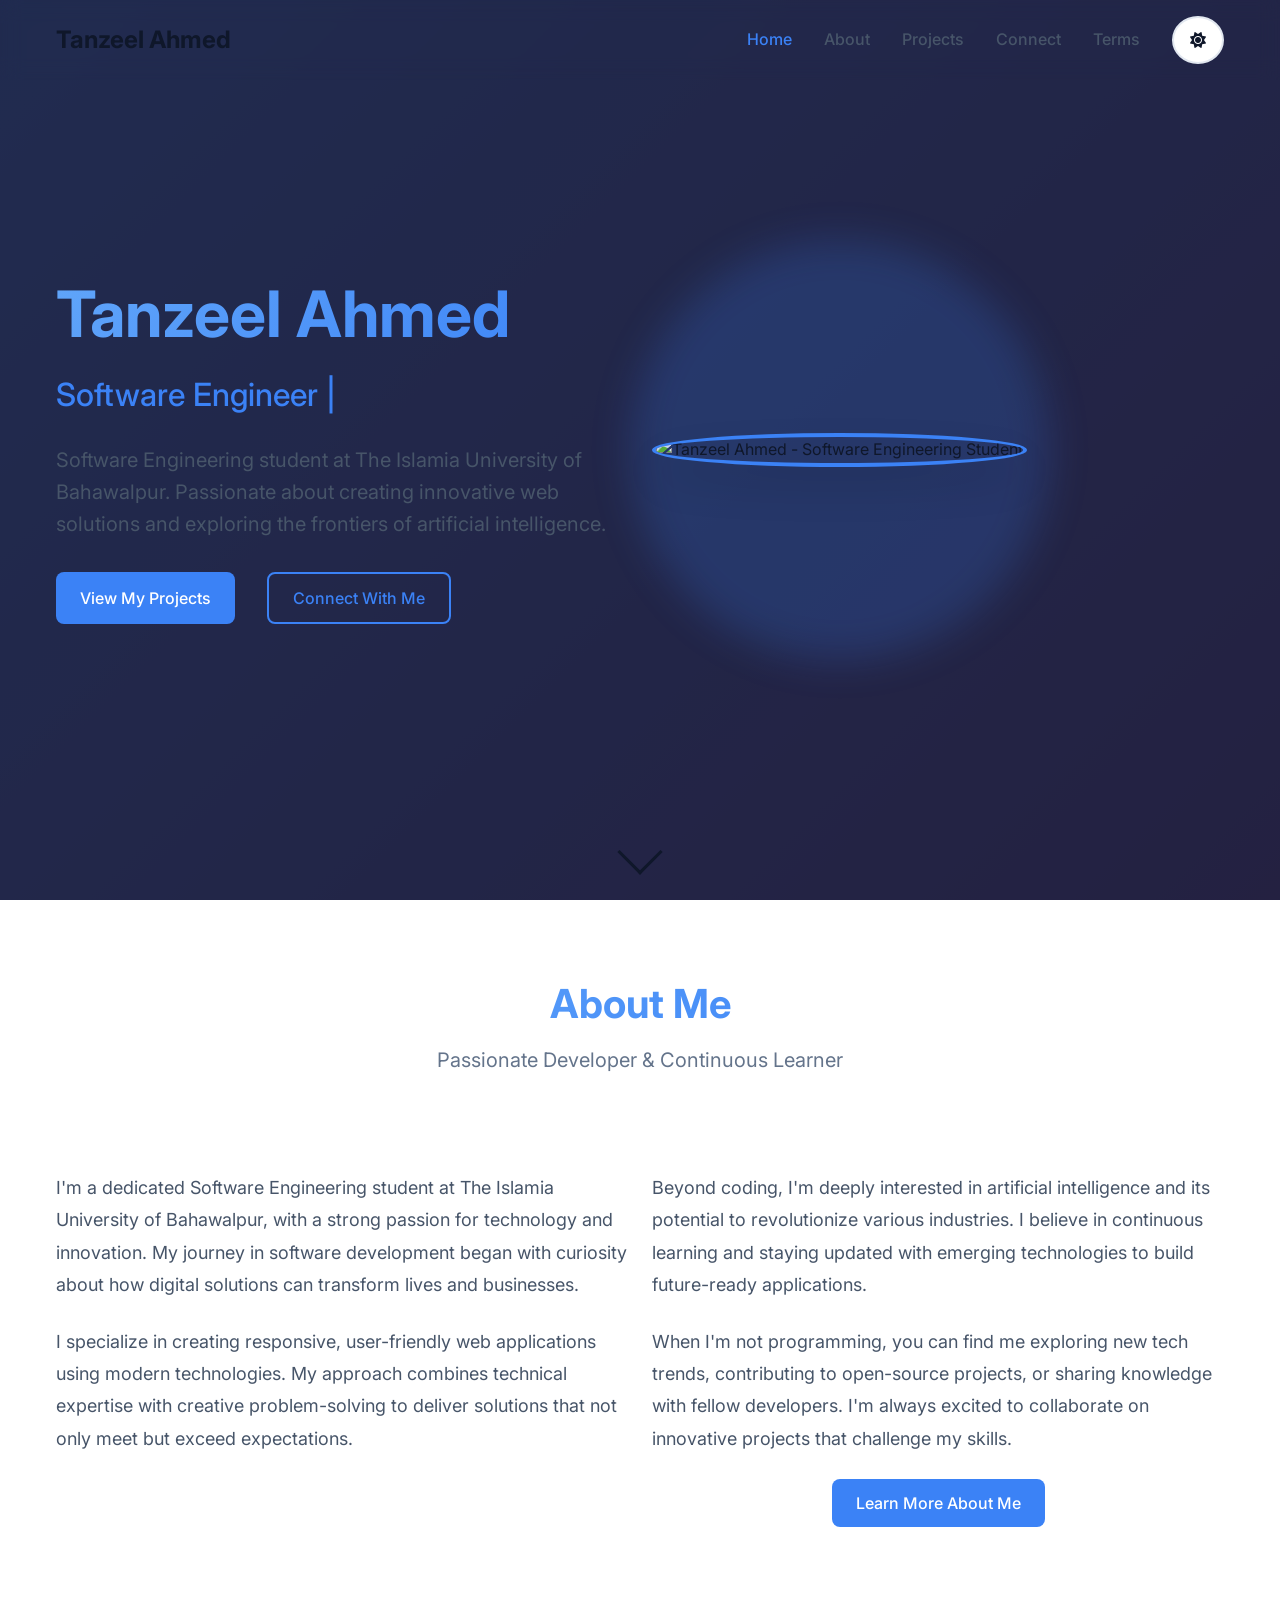
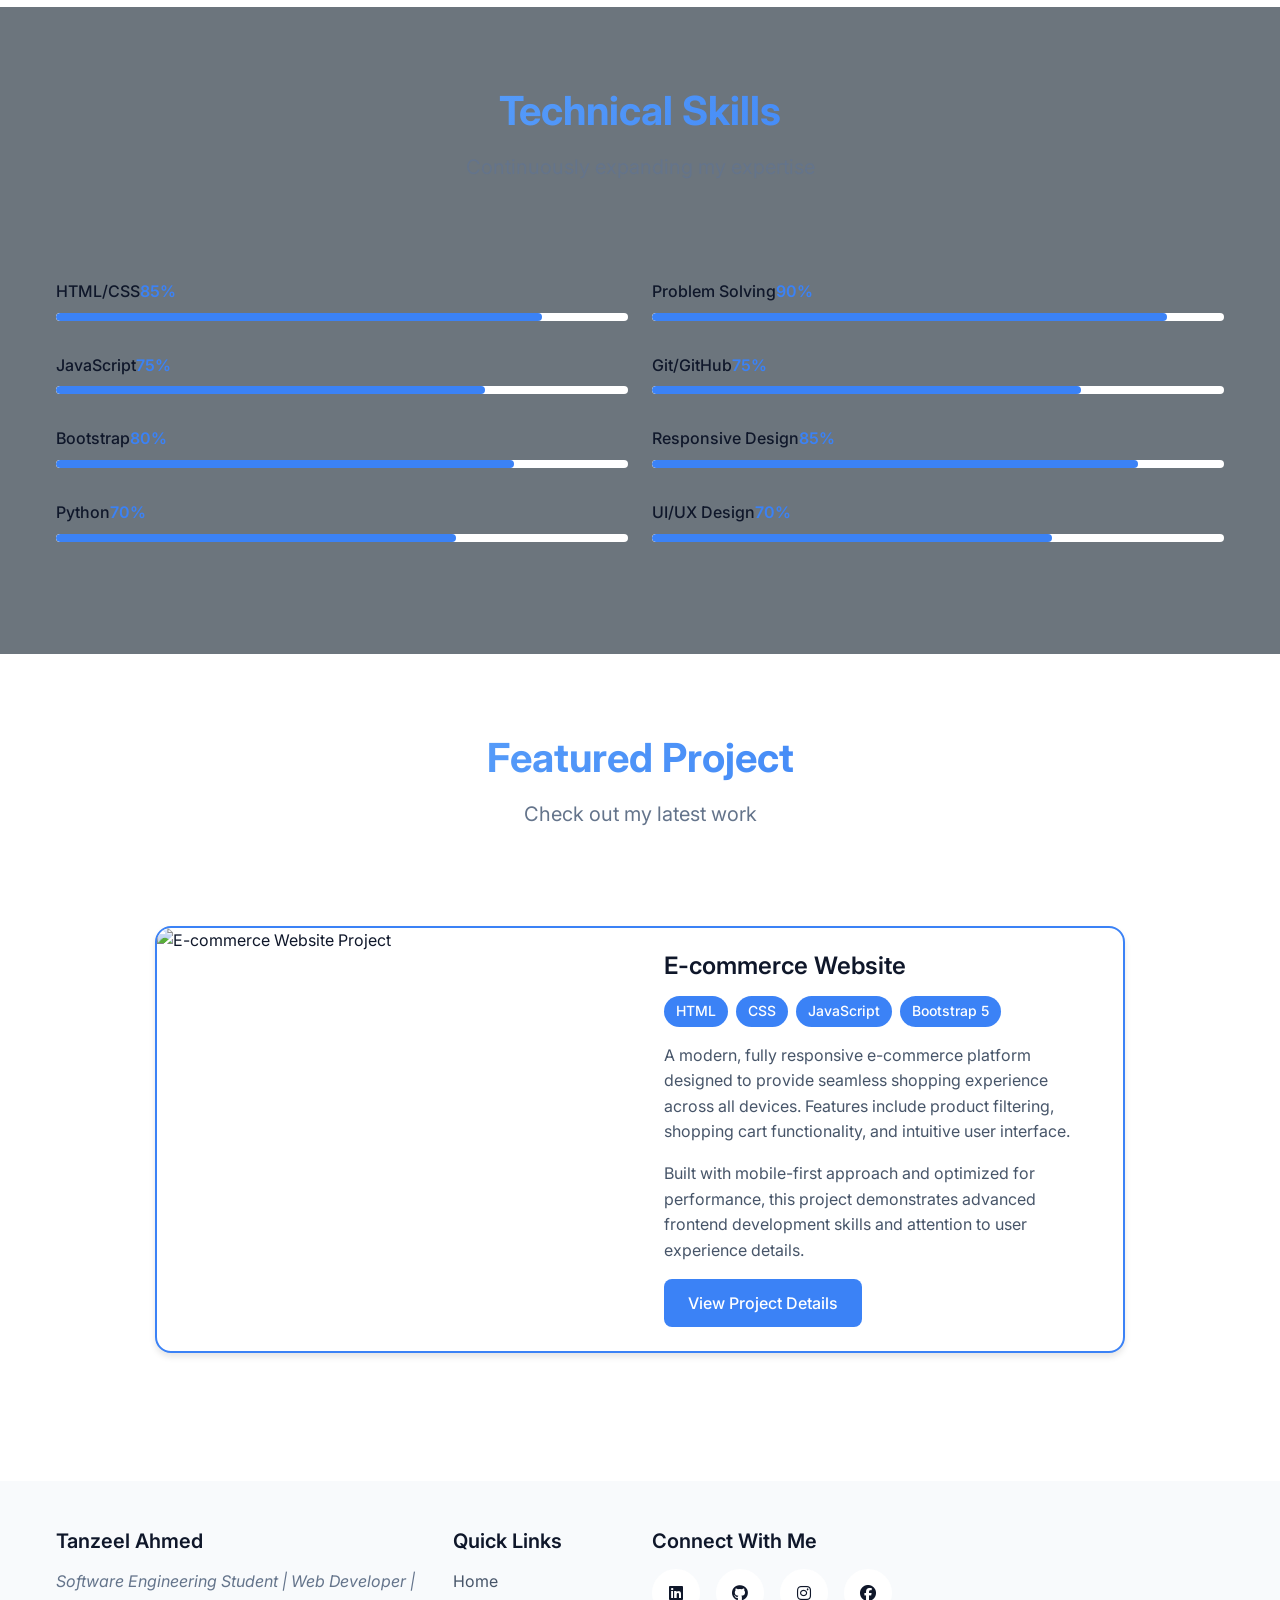
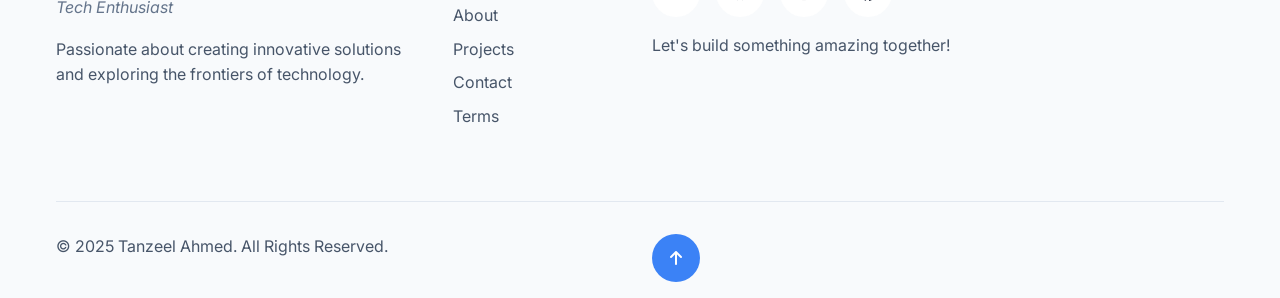
==== index.html @ 6a506f9f "Updates in portfolio" ====
<!DOCTYPE html>
<html lang="en" data-theme="dark">
  <head>
    <meta charset="UTF-8" />
    <meta name="viewport" content="width=device-width, initial-scale=1.0" />
    <title>Tanzeel Ahmed - Software Engineer | Web Developer Portfolio</title>
    <meta
      name="description"
      content="Tanzeel Ahmed - Software Engineering student at IUB. Passionate about web development, AI, and creating innovative technology solutions."
    />
    <meta
      name="keywords"
      content="Tanzeel Ahmed, Software Engineer, Web Developer, IUB, Bahawalpur, Portfolio"
    />
    <meta name="author" content="Tanzeel Ahmed" />
    <meta name="robots" content="index, follow" />

    <!-- Open Graph -->
    <meta
      property="og:title"
      content="Tanzeel Ahmed - Software Engineer | Web Developer Portfolio"
    />
    <meta
      property="og:description"
      content="Software Engineering student at IUB. Passionate about web development, AI, and creating innovative technology solutions."
    />
    <meta property="og:type" content="website" />
    <meta property="og:url" content="https://tanzeel804.github.io" />
    <meta property="og:image" content="images/profile.jpg" />
    <meta property="og:site_name" content="Tanzeel Ahmed Portfolio" />

    <!-- Twitter Card -->
    <meta name="twitter:card" content="summary_large_image" />
    <meta name="twitter:title" content="Tanzeel Ahmed - Software Engineer" />
    <meta
      name="twitter:description"
      content="Software Engineering student at IUB. Passionate about web development and AI."
    />
    <meta name="twitter:image" content="images/profile.jpg" />

    <!-- Structured Data -->
    <script type="application/ld+json">
      {
        "@context": "https://schema.org",
        "@type": "Person",
        "name": "Tanzeel Ahmed",
        "jobTitle": "Software Engineering Student",
        "affiliation": {
          "@type": "EducationalOrganization",
          "name": "The Islamia University of Bahawalpur"
        },
        "url": "https://tanzeel804.github.io",
        "sameAs": [
          "https://www.linkedin.com/in/tanzeel-ahmed-b21288397/",
          "https://github.com/Tanzeel804",
          "https://www.instagram.com/tanzeelahmedpov/",
          "https://www.facebook.com/tanzeelahmedpov"
        ]
      }
    </script>

    <!-- Bootstrap 5.3 -->
    <link
      href="https://cdn.jsdelivr.net/npm/bootstrap@5.3.0/dist/css/bootstrap.min.css"
      rel="stylesheet"
    />
    <!-- Font Awesome 6 -->
    <link
      rel="stylesheet"
      href="https://cdnjs.cloudflare.com/ajax/libs/font-awesome/6.4.0/css/all.min.css"
    />
    <!-- Google Fonts -->
    <link
      href="https://fonts.googleapis.com/css2?family=Inter:wght@300;400;500;600;700&display=swap"
      rel="stylesheet"
    />
    <!-- AOS Library -->
    <link href="https://unpkg.com/aos@2.3.1/dist/aos.css" rel="stylesheet" />
    <!-- Custom CSS -->
    <link rel="stylesheet" href="css/style.css" />
  </head>
  <body>
    <!-- Navigation Bar -->
    <nav class="navbar navbar-expand-lg fixed-top">
      <div class="container">
        <a class="navbar-brand" href="index.html">Tanzeel Ahmed</a>
        <button
          class="navbar-toggler"
          type="button"
          data-bs-toggle="collapse"
          data-bs-target="#navbarNav"
        >
          <span class="navbar-toggler-icon"></span>
        </button>
        <div class="collapse navbar-collapse" id="navbarNav">
          <ul class="navbar-nav ms-auto">
            <li class="nav-item">
              <a class="nav-link active" href="index.html">Home</a>
            </li>
            <li class="nav-item">
              <a class="nav-link" href="about.html">About</a>
            </li>
            <li class="nav-item">
              <a class="nav-link" href="projects.html">Projects</a>
            </li>
            <li class="nav-item">
              <a class="nav-link" href="contact.html">Connect</a>
            </li>
            <li class="nav-item">
              <a class="nav-link" href="terms.html">Terms</a>
            </li>
          </ul>
          <button class="btn btn-theme-toggle ms-3" id="themeToggle">
            <i class="fas fa-moon"></i>
          </button>
        </div>
      </div>
    </nav>

    <!-- Hero Section -->
    <section class="hero-section">
      <div class="container">
        <div class="row align-items-center min-vh-100">
          <div class="col-lg-6" data-aos="fade-right">
            <div class="hero-content">
              <h1 class="hero-title">Tanzeel Ahmed</h1>
              <div class="typewriter-container">
                <span class="typewriter-text" id="typewriter"></span>
                <span class="cursor">|</span>
              </div>
              <p class="hero-description">
                Software Engineering student at The Islamia University of
                Bahawalpur. Passionate about creating innovative web solutions
                and exploring the frontiers of artificial intelligence.
              </p>
              <div class="hero-buttons">
                <a href="projects.html" class="btn btn-primary me-3"
                  >View My Projects</a
                >
                <a href="contact.html" class="btn btn-outline"
                  >Connect With Me</a
                >
              </div>
            </div>
          </div>
          <div class="col-lg-6" data-aos="fade-left">
            <div class="hero-image">
              <div class="profile-image-container">
                <img
                  src="images/profile.jpg"
                  alt="Tanzeel Ahmed - Software Engineering Student"
                  class="profile-image"
                />
                <div class="image-glow"></div>
              </div>
            </div>
          </div>
        </div>
      </div>
      <div class="scroll-indicator">
        <div class="scroll-arrow"></div>
      </div>
    </section>

    <!-- About Preview Section -->
    <section class="section-padding" id="about-preview">
      <div class="container">
        <div class="row">
          <div class="col-lg-8 mx-auto text-center" data-aos="fade-up">
            <h2 class="section-title">About Me</h2>
            <p class="section-subtitle">
              Passionate Developer & Continuous Learner
            </p>
          </div>
        </div>
        <div class="row mt-5">
          <div class="col-lg-6" data-aos="fade-right">
            <p class="about-text">
              I'm a dedicated Software Engineering student at The Islamia
              University of Bahawalpur, with a strong passion for technology and
              innovation. My journey in software development began with
              curiosity about how digital solutions can transform lives and
              businesses.
            </p>
            <p class="about-text">
              I specialize in creating responsive, user-friendly web
              applications using modern technologies. My approach combines
              technical expertise with creative problem-solving to deliver
              solutions that not only meet but exceed expectations.
            </p>
          </div>
          <div class="col-lg-6" data-aos="fade-left">
            <p class="about-text">
              Beyond coding, I'm deeply interested in artificial intelligence
              and its potential to revolutionize various industries. I believe
              in continuous learning and staying updated with emerging
              technologies to build future-ready applications.
            </p>
            <p class="about-text">
              When I'm not programming, you can find me exploring new tech
              trends, contributing to open-source projects, or sharing knowledge
              with fellow developers. I'm always excited to collaborate on
              innovative projects that challenge my skills.
            </p>
            <div class="text-center mt-4">
              <a href="about.html" class="btn btn-primary"
                >Learn More About Me</a
              >
            </div>
          </div>
        </div>
      </div>
    </section>

    <!-- Skills Section -->
    <section class="section-padding bg-secondary" id="skills">
      <div class="container">
        <div class="row">
          <div class="col-lg-8 mx-auto text-center" data-aos="fade-up">
            <h2 class="section-title">Technical Skills</h2>
            <p class="section-subtitle">Continuously expanding my expertise</p>
          </div>
        </div>
        <div class="row mt-5">
          <div class="col-lg-6">
            <div class="skill-item" data-aos="fade-right">
              <div class="skill-header">
                <span class="skill-name">HTML/CSS</span>
                <span class="skill-percentage">85%</span>
              </div>
              <div class="progress">
                <div class="progress-bar" data-width="85"></div>
              </div>
            </div>
            <div class="skill-item" data-aos="fade-right" data-aos-delay="100">
              <div class="skill-header">
                <span class="skill-name">JavaScript</span>
                <span class="skill-percentage">75%</span>
              </div>
              <div class="progress">
                <div class="progress-bar" data-width="75"></div>
              </div>
            </div>
            <div class="skill-item" data-aos="fade-right" data-aos-delay="200">
              <div class="skill-header">
                <span class="skill-name">Bootstrap</span>
                <span class="skill-percentage">80%</span>
              </div>
              <div class="progress">
                <div class="progress-bar" data-width="80"></div>
              </div>
            </div>
            <div class="skill-item" data-aos="fade-right" data-aos-delay="300">
              <div class="skill-header">
                <span class="skill-name">Python</span>
                <span class="skill-percentage">70%</span>
              </div>
              <div class="progress">
                <div class="progress-bar" data-width="70"></div>
              </div>
            </div>
          </div>
          <div class="col-lg-6">
            <div class="skill-item" data-aos="fade-left">
              <div class="skill-header">
                <span class="skill-name">Problem Solving</span>
                <span class="skill-percentage">90%</span>
              </div>
              <div class="progress">
                <div class="progress-bar" data-width="90"></div>
              </div>
            </div>
            <div class="skill-item" data-aos="fade-left" data-aos-delay="100">
              <div class="skill-header">
                <span class="skill-name">Git/GitHub</span>
                <span class="skill-percentage">75%</span>
              </div>
              <div class="progress">
                <div class="progress-bar" data-width="75"></div>
              </div>
            </div>
            <div class="skill-item" data-aos="fade-left" data-aos-delay="200">
              <div class="skill-header">
                <span class="skill-name">Responsive Design</span>
                <span class="skill-percentage">85%</span>
              </div>
              <div class="progress">
                <div class="progress-bar" data-width="85"></div>
              </div>
            </div>
            <div class="skill-item" data-aos="fade-left" data-aos-delay="300">
              <div class="skill-header">
                <span class="skill-name">UI/UX Design</span>
                <span class="skill-percentage">70%</span>
              </div>
              <div class="progress">
                <div class="progress-bar" data-width="70"></div>
              </div>
            </div>
          </div>
        </div>
      </div>
    </section>

    <!-- Featured Project Section -->
    <section class="section-padding" id="featured-project">
      <div class="container">
        <div class="row">
          <div class="col-lg-8 mx-auto text-center" data-aos="fade-up">
            <h2 class="section-title">Featured Project</h2>
            <p class="section-subtitle">Check out my latest work</p>
          </div>
        </div>
        <div class="row mt-5">
          <div class="col-lg-10 mx-auto">
            <div class="project-card featured" data-aos="zoom-in">
              <div class="row g-0">
                <div class="col-md-6">
                  <div class="project-image">
                    <img
                      src="images/project1.jpg"
                      alt="E-commerce Website Project"
                      class="img-fluid"
                    />
                    <div class="project-overlay">
                      <div class="project-links">
                        <a
                          href="projects.html#ecommerce"
                          class="btn btn-primary"
                          >View Details</a
                        >
                      </div>
                    </div>
                  </div>
                </div>
                <div class="col-md-6">
                  <div class="project-content">
                    <h3 class="project-title">E-commerce Website</h3>
                    <div class="project-tech">
                      <span class="tech-badge">HTML</span>
                      <span class="tech-badge">CSS</span>
                      <span class="tech-badge">JavaScript</span>
                      <span class="tech-badge">Bootstrap 5</span>
                    </div>
                    <p class="project-description">
                      A modern, fully responsive e-commerce platform designed to
                      provide seamless shopping experience across all devices.
                      Features include product filtering, shopping cart
                      functionality, and intuitive user interface.
                    </p>
                    <p class="project-description">
                      Built with mobile-first approach and optimized for
                      performance, this project demonstrates advanced frontend
                      development skills and attention to user experience
                      details.
                    </p>
                    <div class="project-actions">
                      <a href="projects.html#ecommerce" class="btn btn-primary"
                        >View Project Details</a
                      >
                    </div>
                  </div>
                </div>
              </div>
            </div>
          </div>
        </div>
      </div>
    </section>

    <!-- Footer -->
    <footer class="footer">
      <div class="container">
        <div class="row">
          <div class="col-lg-4 mb-4">
            <h5>Tanzeel Ahmed</h5>
            <p class="footer-about">
              Software Engineering Student | Web Developer | Tech Enthusiast
            </p>
            <p>
              Passionate about creating innovative solutions and exploring the
              frontiers of technology.
            </p>
          </div>
          <div class="col-lg-2 mb-4">
            <h5>Quick Links</h5>
            <ul class="footer-links">
              <li><a href="index.html">Home</a></li>
              <li><a href="about.html">About</a></li>
              <li><a href="projects.html">Projects</a></li>
              <li><a href="contact.html">Contact</a></li>
              <li><a href="terms.html">Terms</a></li>
            </ul>
          </div>
          <div class="col-lg-4 mb-4">
            <h5>Connect With Me</h5>
            <div class="social-links">
              <a
                href="https://www.linkedin.com/in/tanzeel-ahmed-b21288397/"
                target="_blank"
                class="social-link"
              >
                <i class="fab fa-linkedin"></i>
              </a>
              <a
                href="https://github.com/Tanzeel804"
                target="_blank"
                class="social-link"
              >
                <i class="fab fa-github"></i>
              </a>
              <a
                href="https://www.instagram.com/tanzeelahmedpov/"
                target="_blank"
                class="social-link"
              >
                <i class="fab fa-instagram"></i>
              </a>
              <a
                href="https://www.facebook.com/tanzeelahmedpov"
                target="_blank"
                class="social-link"
              >
                <i class="fab fa-facebook"></i>
              </a>
            </div>
            <p class="mt-3">Let's build something amazing together!</p>
          </div>
        </div>
        <div class="footer-bottom">
          <div class="row">
            <div class="col-md-6">
              <p>&copy; 2025 Tanzeel Ahmed. All Rights Reserved.</p>
            </div>
            <div class="col-md-6 text-end">
              <button class="back-to-top" id="backToTop">
                <i class="fas fa-arrow-up"></i>
              </button>
            </div>
          </div>
        </div>
      </div>
    </footer>

    <!-- Scripts -->
    <script src="https://cdn.jsdelivr.net/npm/bootstrap@5.3.0/dist/js/bootstrap.bundle.min.js"></script>
    <script src="https://unpkg.com/aos@2.3.1/dist/aos.js"></script>
    <script src="js/main.js"></script>
  </body>
</html>
---- css/style.css ----
/* 1. CSS Variables (Dark/Light themes) */
:root {
  --bg-primary: #0f172a;
  --bg-secondary: #1e293b;
  --bg-card: #334155;
  --text-primary: #f8fafc;
  --text-secondary: #cbd5e1;
  --text-muted: #94a3b8;
  --accent: #3b82f6;
  --accent-hover: #2563eb;
  --accent-light: #60a5fa;
  --success: #10b981;
  --error: #ef4444;
  --border: #475569;
  --shadow: rgba(0, 0, 0, 0.3);
  --gradient-primary: linear-gradient(135deg, #667eea 0%, #764ba2 100%);
  --gradient-secondary: linear-gradient(135deg, #f093fb 0%, #f5576c 100%);
}

[data-theme="light"] {
  --bg-primary: #ffffff;
  --bg-secondary: #f8fafc;
  --bg-card: #ffffff;
  --text-primary: #0f172a;
  --text-secondary: #475569;
  --text-muted: #64748b;
  --accent: #3b82f6;
  --accent-hover: #2563eb;
  --accent-light: #3b82f6;
  --success: #10b981;
  --error: #ef4444;
  --border: #e2e8f0;
  --shadow: rgba(0, 0, 0, 0.1);
  --gradient-primary: linear-gradient(135deg, #667eea 0%, #764ba2 100%);
  --gradient-secondary: linear-gradient(135deg, #f093fb 0%, #f5576c 100%);
}

/* 2. Reset & Base Styles */
* {
  margin: 0;
  padding: 0;
  box-sizing: border-box;
}

html {
  scroll-behavior: smooth;
  font-size: 16px;
}

body {
  font-family: 'Inter', sans-serif;
  background: var(--bg-primary);
  color: var(--text-primary);
  line-height: 1.6;
  transition: background 0.3s ease, color 0.3s ease;
  overflow-x: hidden;
}

/* 3. Typography */
h1, h2, h3, h4, h5, h6 {
  font-weight: 600;
  line-height: 1.2;
  margin-bottom: 1rem;
}

h1 {
  font-size: 3rem;
}

h2 {
  font-size: 2.5rem;
}

h3 {
  font-size: 2rem;
}

p {
  margin-bottom: 1rem;
  color: var(--text-secondary);
}

/* 4. Layout & Grid */
.container {
  max-width: 1200px;
  margin: 0 auto;
  padding: 0 1rem;
}

.section-padding {
  padding: 5rem 0;
}

/* 5. Components */
/* Buttons */
.btn {
  display: inline-flex;
  align-items: center;
  justify-content: center;
  padding: 0.75rem 1.5rem;
  border: none;
  border-radius: 0.5rem;
  font-weight: 500;
  text-decoration: none;
  transition: all 0.3s ease;
  cursor: pointer;
  gap: 0.5rem;
}

.btn-primary {
  background: var(--accent);
  color: white;
}

.btn-primary:hover {
  background: var(--accent-hover);
  transform: translateY(-2px);
  box-shadow: 0 10px 20px var(--shadow);
}

.btn-outline {
  background: transparent;
  color: var(--accent);
  border: 2px solid var(--accent);
}

.btn-outline:hover {
  background: var(--accent);
  color: white;
  transform: translateY(-2px);
}

.btn-theme-toggle {
  background: var(--bg-card);
  color: var(--text-primary);
  border: 2px solid var(--border);
  border-radius: 50%;
  width: 3rem;
  height: 3rem;
  display: flex;
  align-items: center;
  justify-content: center;
}

.btn-theme-toggle:hover {
  background: var(--accent);
  color: white;
  transform: rotate(15deg);
}

/* Cards */
.card {
  background: var(--bg-card);
  border-radius: 1rem;
  padding: 2rem;
  box-shadow: 0 4px 6px var(--shadow);
  transition: all 0.3s ease;
}

.card-hover:hover {
  transform: translateY(-10px);
  box-shadow: 0 20px 40px var(--shadow);
}

/* 6. Navigation */
.navbar {
  background: transparent;
  padding: 1rem 0;
  transition: all 0.3s ease;
  backdrop-filter: blur(10px);
}

.navbar.scrolled {
  background: var(--bg-primary);
  box-shadow: 0 2px 20px var(--shadow);
  padding: 0.5rem 0;
}

.navbar-brand {
  font-weight: 700;
  font-size: 1.5rem;
  color: var(--text-primary);
  text-decoration: none;
}

.navbar-nav .nav-link {
  color: var(--text-secondary);
  font-weight: 500;
  margin: 0 0.5rem;
  transition: color 0.3s ease;
}

.navbar-nav .nav-link:hover,
.navbar-nav .nav-link.active {
  color: var(--accent);
}

.navbar-toggler {
  border: none;
  background: transparent;
  color: var(--text-primary);
}

/* 7. Hero Section */
.hero-section {
  min-height: 100vh;
  display: flex;
  align-items: center;
  position: relative;
  background: var(--gradient-primary);
  overflow: hidden;
}

.hero-section::before {
  content: '';
  position: absolute;
  top: 0;
  left: 0;
  right: 0;
  bottom: 0;
  background: rgba(15, 23, 42, 0.8);
}

.hero-content {
  position: relative;
  z-index: 2;
}

.hero-title {
  font-size: 4rem;
  font-weight: 700;
  margin-bottom: 1rem;
  background: linear-gradient(135deg, #60a5fa, #3b82f6);
  -webkit-background-clip: text;
  -webkit-text-fill-color: transparent;
}

.typewriter-container {
  font-size: 2rem;
  font-weight: 500;
  margin-bottom: 1.5rem;
  min-height: 3rem;
}

.typewriter-text {
  color: var(--accent-light);
}

.cursor {
  animation: blink 1s infinite;
  color: var(--accent);
}

@keyframes blink {
  0%, 100% { opacity: 1; }
  50% { opacity: 0; }
}

.hero-description {
  font-size: 1.25rem;
  margin-bottom: 2rem;
  color: var(--text-secondary);
  max-width: 600px;
}

.hero-buttons {
  display: flex;
  gap: 1rem;
  flex-wrap: wrap;
}

.profile-image-container {
  position: relative;
  display: inline-block;
}

.profile-image {
  width: 400px;
  height: 400px;
  border-radius: 50%;
  object-fit: cover;
  border: 4px solid var(--accent);
  box-shadow: 0 20px 40px var(--shadow);
}

.image-glow {
  position: absolute;
  top: 50%;
  left: 50%;
  transform: translate(-50%, -50%);
  width: 420px;
  height: 420px;
  border-radius: 50%;
  background: var(--accent);
  opacity: 0.2;
  filter: blur(20px);
  z-index: -1;
  animation: pulse 2s infinite;
}

@keyframes pulse {
  0%, 100% { transform: translate(-50%, -50%) scale(1); }
  50% { transform: translate(-50%, -50%) scale(1.05); }
}

.scroll-indicator {
  position: absolute;
  bottom: 2rem;
  left: 50%;
  transform: translateX(-50%);
  animation: bounce 2s infinite;
}

.scroll-arrow {
  width: 2rem;
  height: 2rem;
  border-right: 3px solid var(--text-primary);
  border-bottom: 3px solid var(--text-primary);
  transform: rotate(45deg);
}

@keyframes bounce {
  0%, 100% { transform: translateX(-50%) translateY(0); }
  50% { transform: translateX(-50%) translateY(-10px); }
}

/* 8. About Section */
.section-title {
  font-size: 2.5rem;
  font-weight: 700;
  text-align: center;
  margin-bottom: 1rem;
  background: linear-gradient(135deg, #60a5fa, #3b82f6);
  -webkit-background-clip: text;
  -webkit-text-fill-color: transparent;
}

.section-subtitle {
  text-align: center;
  color: var(--text-muted);
  font-size: 1.25rem;
  margin-bottom: 3rem;
}

.about-text {
  font-size: 1.125rem;
  line-height: 1.8;
  margin-bottom: 1.5rem;
}

/* 9. Skills Section */
.skill-item {
  margin-bottom: 2rem;
}

.skill-header {
  display: flex;
  justify-content: between;
  align-items: center;
  margin-bottom: 0.5rem;
}

.skill-name {
  font-weight: 500;
  color: var(--text-primary);
}

.skill-percentage {
  color: var(--accent);
  font-weight: 600;
}

.progress {
  height: 8px;
  background: var(--bg-card);
  border-radius: 4px;
  overflow: hidden;
}

.progress-bar {
  height: 100%;
  background: var(--accent);
  border-radius: 4px;
  width: 0;
  transition: width 1.5s ease-out;
}

/* 10. Projects Section */
.project-card {
  background: var(--bg-card);
  border-radius: 1rem;
  overflow: hidden;
  box-shadow: 0 4px 6px var(--shadow);
  transition: all 0.3s ease;
  height: 100%;
}

.project-card:hover {
  transform: translateY(-10px);
  box-shadow: 0 20px 40px var(--shadow);
}

.project-card.featured {
  border: 2px solid var(--accent);
}

.project-image {
  position: relative;
  overflow: hidden;
}

.project-image img {
  width: 100%;
  height: 250px;
  object-fit: cover;
  transition: transform 0.3s ease;
}

.project-card:hover .project-image img {
  transform: scale(1.1);
}

.project-overlay {
  position: absolute;
  top: 0;
  left: 0;
  right: 0;
  bottom: 0;
  background: rgba(15, 23, 42, 0.8);
  display: flex;
  align-items: center;
  justify-content: center;
  opacity: 0;
  transition: opacity 0.3s ease;
}

.project-card:hover .project-overlay {
  opacity: 1;
}

.project-content {
  padding: 1.5rem;
}

.project-title {
  font-size: 1.5rem;
  font-weight: 600;
  margin-bottom: 1rem;
}

.project-tech {
  display: flex;
  flex-wrap: wrap;
  gap: 0.5rem;
  margin-bottom: 1rem;
}

.tech-badge {
  background: var(--accent);
  color: white;
  padding: 0.25rem 0.75rem;
  border-radius: 1rem;
  font-size: 0.875rem;
  font-weight: 500;
}

.project-description {
  color: var(--text-secondary);
  line-height: 1.6;
}

/* 11. Contact Section */
.contact-form-container {
  background: var(--bg-card);
  padding: 3rem;
  border-radius: 1rem;
  box-shadow: 0 4px 6px var(--shadow);
}

.form-group {
  margin-bottom: 1.5rem;
}

.form-label {
  display: block;
  margin-bottom: 0.5rem;
  font-weight: 500;
  color: var(--text-primary);
}

.form-control {
  width: 100%;
  padding: 0.75rem 1rem;
  border: 2px solid var(--border);
  border-radius: 0.5rem;
  background: var(--bg-primary);
  color: var(--text-primary);
  transition: all 0.3s ease;
}

.form-control:focus {
  outline: none;
  border-color: var(--accent);
  box-shadow: 0 0 0 3px rgba(59, 130, 246, 0.1);
}

.form-error {
  color: var(--error);
  font-size: 0.875rem;
  margin-top: 0.25rem;
  min-height: 1.25rem;
}

.contact-card {
  background: var(--bg-card);
  padding: 2rem;
  border-radius: 1rem;
  box-shadow: 0 4px 6px var(--shadow);
  height: 100%;
  transition: all 0.3s ease;
}

.contact-card:hover {
  transform: translateY(-5px);
  box-shadow: 0 10px 25px var(--shadow);
}

.contact-icon {
  font-size: 3rem;
  color: var(--accent);
  margin-bottom: 1rem;
}

.social-links-large {
  display: flex;
  flex-direction: column;
  gap: 1rem;
}

.social-link-large {
  display: flex;
  align-items: center;
  gap: 1rem;
  padding: 1rem;
  background: var(--bg-card);
  border-radius: 0.5rem;
  color: var(--text-primary);
  text-decoration: none;
  transition: all 0.3s ease;
}

.social-link-large:hover {
  background: var(--accent);
  color: white;
  transform: translateX(10px);
}

.social-link-large i {
  font-size: 1.5rem;
  width: 2rem;
}

.info-card {
  display: flex;
  align-items: center;
  gap: 1rem;
  padding: 1.5rem;
  background: var(--bg-card);
  border-radius: 0.5rem;
  margin-bottom: 1rem;
}

.info-icon {
  font-size: 2rem;
  color: var(--accent);
}

.availability-badge {
  background: var(--success);
  color: white;
  padding: 0.25rem 0.75rem;
  border-radius: 1rem;
  font-size: 0.875rem;
  font-weight: 500;
}

.success-icon {
  font-size: 4rem;
  color: var(--success);
  margin-bottom: 1rem;
}

/* 12. Footer */
.footer {
  background: var(--bg-secondary);
  padding: 3rem 0 1rem;
  margin-top: 3rem;
}

.footer-about {
  font-style: italic;
  color: var(--text-muted);
}

.footer-links {
  list-style: none;
  padding: 0;
}

.footer-links li {
  margin-bottom: 0.5rem;
}

.footer-links a {
  color: var(--text-secondary);
  text-decoration: none;
  transition: color 0.3s ease;
}

.footer-links a:hover {
  color: var(--accent);
}

.social-links {
  display: flex;
  gap: 1rem;
}

.social-link {
  display: flex;
  align-items: center;
  justify-content: center;
  width: 3rem;
  height: 3rem;
  background: var(--bg-card);
  color: var(--text-primary);
  border-radius: 50%;
  text-decoration: none;
  transition: all 0.3s ease;
}

.social-link:hover {
  background: var(--accent);
  color: white;
  transform: scale(1.2) rotate(5deg);
}

.footer-bottom {
  border-top: 1px solid var(--border);
  padding-top: 2rem;
  margin-top: 2rem;
}

.back-to-top {
  background: var(--accent);
  color: white;
  border: none;
  border-radius: 50%;
  width: 3rem;
  height: 3rem;
  display: flex;
  align-items: center;
  justify-content: center;
  cursor: pointer;
  transition: all 0.3s ease;
  opacity: 0;
  visibility: hidden;
}

.back-to-top.show {
  opacity: 1;
  visibility: visible;
}

.back-to-top:hover {
  background: var(--accent-hover);
  transform: translateY(-2px);
}

/* 13. Animations & Transitions */
[data-aos] {
  transition: all 0.6s ease;
}

/* 14. Utilities */
.bg-secondary {
  background: var(--bg-secondary);
}

.text-center {
  text-align: center;
}

.mt-3 { margin-top: 1rem; }
.mt-4 { margin-top: 1.5rem; }
.mt-5 { margin-top: 3rem; }
.mb-3 { margin-bottom: 1rem; }
.mb-4 { margin-bottom: 1.5rem; }
.mb-5 { margin-bottom: 3rem; }
.me-3 { margin-right: 1rem; }
.ms-3 { margin-left: 1rem; }
.ms-auto { margin-left: auto; }

.d-none { display: none; }
.d-block { display: block; }
.d-flex { display: flex; }

/* 15. Responsive Media Queries */
@media (max-width: 768px) {
  h1 {
    font-size: 2.5rem;
  }
  
  h2 {
    font-size: 2rem;
  }
  
  h3 {
    font-size: 1.75rem;
  }
  
  .hero-title {
    font-size: 2.5rem;
  }
  
  .typewriter-container {
    font-size: 1.5rem;
  }
  
  .profile-image {
    width: 300px;
    height: 300px;
  }
  
  .image-glow {
    width: 320px;
    height: 320px;
  }
  
  .section-padding {
    padding: 3rem 0;
  }
  
  .hero-buttons {
    flex-direction: column;
    align-items: flex-start;
  }
  
  .contact-form-container {
    padding: 2rem 1rem;
  }
  
  .social-links {
    justify-content: center;
  }
  
  .footer-bottom .text-end {
    text-align: center !important;
    margin-top: 1rem;
  }
}

@media (max-width: 576px) {
  .container {
    padding: 0 0.5rem;
  }
  
  h1 {
    font-size: 2rem;
  }
  
  h2 {
    font-size: 1.75rem;
  }
  
  .hero-title {
    font-size: 2rem;
  }
  
  .profile-image {
    width: 250px;
    height: 250px;
  }
  
  .image-glow {
    width: 270px;
    height: 270px;
  }
  
  .btn {
    width: 100%;
    justify-content: center;
  }
}

/* Print Styles */
@media print {
  .navbar,
  .footer,
  .back-to-top,
  .btn-theme-toggle {
    display: none;
  }
  
  body {
    background: white;
    color: black;
  }
  
  .hero-section {
    min-height: auto;
    background: none;
  }
  
  .hero-section::before {
    display: none;
  }
}

/* Reduced Motion Support */
@media (prefers-reduced-motion: reduce) {
  *,
  *::before,
  *::after {
    animation-duration: 0.01ms !important;
    animation-iteration-count: 1 !important;
    transition-duration: 0.01ms !important;
  }
}

/* High Contrast Support */
@media (prefers-contrast: high) {
  :root {
    --bg-primary: #000000;
    --bg-secondary: #111111;
    --text-primary: #ffffff;
    --text-secondary: #cccccc;
    --accent: #ffff00;
  }
}

/* Page Header Styles */
.page-header {
  padding: 8rem 0 4rem;
  background: var(--gradient-primary);
  position: relative;
  overflow: hidden;
}

.page-header::before {
  content: '';
  position: absolute;
  top: 0;
  left: 0;
  right: 0;
  bottom: 0;
  background: rgba(15, 23, 42, 0.9);
}

.page-title {
  position: relative;
  z-index: 2;
  font-size: 3.5rem;
  font-weight: 700;
  color: white;
  margin-bottom: 1rem;
}

.page-subtitle {
  position: relative;
  z-index: 2;
  color: var(--text-secondary);
  font-size: 1.25rem;
}

/* Education Section Styles */
.education-card {
  background: var(--bg-card);
  padding: 2rem;
  border-radius: 1rem;
  box-shadow: 0 4px 6px var(--shadow);
  text-align: center;
}

.university-logo img {
  max-width: 200px;
  height: auto;
  margin-bottom: 1.5rem;
  border-radius: 0.5rem;
}

.education-info h3 {
  color: var(--accent);
  margin-bottom: 1rem;
}

.education-details p {
  margin-bottom: 0.5rem;
}

.why-iub {
  background: var(--bg-card);
  padding: 2rem;
  border-radius: 1rem;
  box-shadow: 0 4px 6px var(--shadow);
  height: 100%;
}

.why-iub h4 {
  color: var(--accent);
  margin-bottom: 1rem;
}

/* Timeline Styles */
.timeline {
  position: relative;
  max-width: 800px;
  margin: 0 auto;
}

.timeline::before {
  content: '';
  position: absolute;
  left: 50%;
  top: 0;
  bottom: 0;
  width: 2px;
  background: var(--accent);
  transform: translateX(-50%);
}

.timeline-item {
  position: relative;
  margin-bottom: 3rem;
  width: 100%;
}

.timeline-item:nth-child(odd) {
  padding-right: calc(50% + 2rem);
  text-align: right;
}

.timeline-item:nth-child(even) {
  padding-left: calc(50% + 2rem);
  text-align: left;
}

.timeline-date {
  background: var(--accent);
  color: white;
  padding: 0.5rem 1rem;
  border-radius: 1rem;
  font-weight: 600;
  display: inline-block;
  margin-bottom: 1rem;
}

.timeline-content {
  background: var(--bg-card);
  padding: 1.5rem;
  border-radius: 1rem;
  box-shadow: 0 4px 6px var(--shadow);
  position: relative;
}

.timeline-content::before {
  content: '';
  position: absolute;
  width: 1rem;
  height: 1rem;
  background: var(--accent);
  border-radius: 50%;
  top: 1.5rem;
}

.timeline-item:nth-child(odd) .timeline-content::before {
  right: -2.5rem;
}

.timeline-item:nth-child(even) .timeline-content::before {
  left: -2.5rem;
}

/* Skills Category Styles */
.skill-category {
  background: var(--bg-card);
  padding: 2rem;
  border-radius: 1rem;
  box-shadow: 0 4px 6px var(--shadow);
  text-align: center;
  height: 100%;
  transition: all 0.3s ease;
}

.skill-category:hover {
  transform: translateY(-5px);
  box-shadow: 0 10px 25px var(--shadow);
}

.skill-icon {
  font-size: 3rem;
  color: var(--accent);
  margin-bottom: 1rem;
}

.skill-list {
  list-style: none;
  padding: 0;
  text-align: left;
}

.skill-list li {
  padding: 0.5rem 0;
  border-bottom: 1px solid var(--border);
  color: var(--text-secondary);
}

.skill-list li:last-child {
  border-bottom: none;
}

/* Project Detail Styles */
.project-detail {
  background: var(--bg-card);
  padding: 3rem;
  border-radius: 1rem;
  box-shadow: 0 4px 6px var(--shadow);
}

.project-header {
  margin-bottom: 3rem;
}

.project-meta {
  display: flex;
  justify-content: center;
  gap: 2rem;
  margin-top: 1rem;
}

.project-category,
.project-date {
  background: var(--accent);
  color: white;
  padding: 0.5rem 1rem;
  border-radius: 1rem;
  font-size: 0.875rem;
  font-weight: 500;
}

.project-image-main {
  border-radius: 1rem;
  overflow: hidden;
  box-shadow: 0 10px 30px var(--shadow);
}

.project-info h3 {
  color: var(--accent);
  margin-bottom: 1.5rem;
}

.tech-tags {
  display: flex;
  flex-wrap: wrap;
  gap: 0.5rem;
  margin-top: 1rem;
}

.tech-tag {
  background: var(--bg-primary);
  color: var(--accent);
  padding: 0.5rem 1rem;
  border-radius: 1rem;
  border: 2px solid var(--accent);
  font-weight: 500;
}

.feature-list {
  list-style: none;
  padding: 0;
}

.feature-list li {
  display: flex;
  align-items: flex-start;
  gap: 1rem;
  margin-bottom: 1rem;
  color: var(--text-secondary);
}

.feature-list i {
  color: var(--success);
  margin-top: 0.25rem;
}

.enhancement-grid {
  display: grid;
  grid-template-columns: repeat(auto-fit, minmax(250px, 1fr));
  gap: 2rem;
  margin-top: 2rem;
}

.enhancement-item {
  text-align: center;
  padding: 1.5rem;
  background: var(--bg-primary);
  border-radius: 1rem;
  transition: all 0.3s ease;
}

.enhancement-item:hover {
  transform: translateY(-5px);
  box-shadow: 0 10px 25px var(--shadow);
}

.enhancement-icon {
  font-size: 2.5rem;
  color: var(--accent);
  margin-bottom: 1rem;
}

.enhancement-item h5 {
  color: var(--accent);
  margin-bottom: 0.5rem;
}

.project-links {
  margin-top: 2rem;
}

/* Terms & Conditions Styles */
.terms-content {
  background: var(--bg-card);
  padding: 3rem;
  border-radius: 1rem;
  box-shadow: 0 4px 6px var(--shadow);
}

.terms-section {
  margin-bottom: 3rem;
  padding-bottom: 2rem;
  border-bottom: 1px solid var(--border);
}

.terms-section:last-child {
  border-bottom: none;
  margin-bottom: 0;
}

.terms-section h2 {
  color: var(--accent);
  margin-bottom: 1.5rem;
}

.terms-section h3 {
  color: var(--text-primary);
  margin: 1.5rem 0 1rem;
  font-size: 1.25rem;
}

.terms-section ul {
  margin-left: 2rem;
  margin-bottom: 1.5rem;
}

.terms-section li {
  margin-bottom: 0.5rem;
  color: var(--text-secondary);
}

.contact-methods {
  display: flex;
  flex-direction: column;
  gap: 1rem;
  margin: 1.5rem 0;
}

.contact-method {
  display: flex;
  align-items: center;
  gap: 0.5rem;
}

.contact-method a {
  color: var(--accent);
  text-decoration: none;
}

.contact-method a:hover {
  text-decoration: underline;
}

.terms-update {
  text-align: center;
  margin-top: 3rem;
  padding-top: 2rem;
  border-top: 1px solid var(--border);
  color: var(--text-muted);
}

/* Loading States */
.btn-loading {
  display: flex;
  align-items: center;
  gap: 0.5rem;
}

.spinner-border {
  width: 1rem;
  height: 1rem;
}

/* Focus styles for accessibility */
a:focus,
button:focus,
.form-control:focus,
.btn:focus {
  outline: 2px solid var(--accent);
  outline-offset: 2px;
}

/* Skip to main content link */
.skip-link {
  position: absolute;
  top: -40px;
  left: 6px;
  background: var(--accent);
  color: white;
  padding: 8px;
  text-decoration: none;
  z-index: 1000;
  border-radius: 0 0 4px 4px;
}

.skip-link:focus {
  top: 0;
}
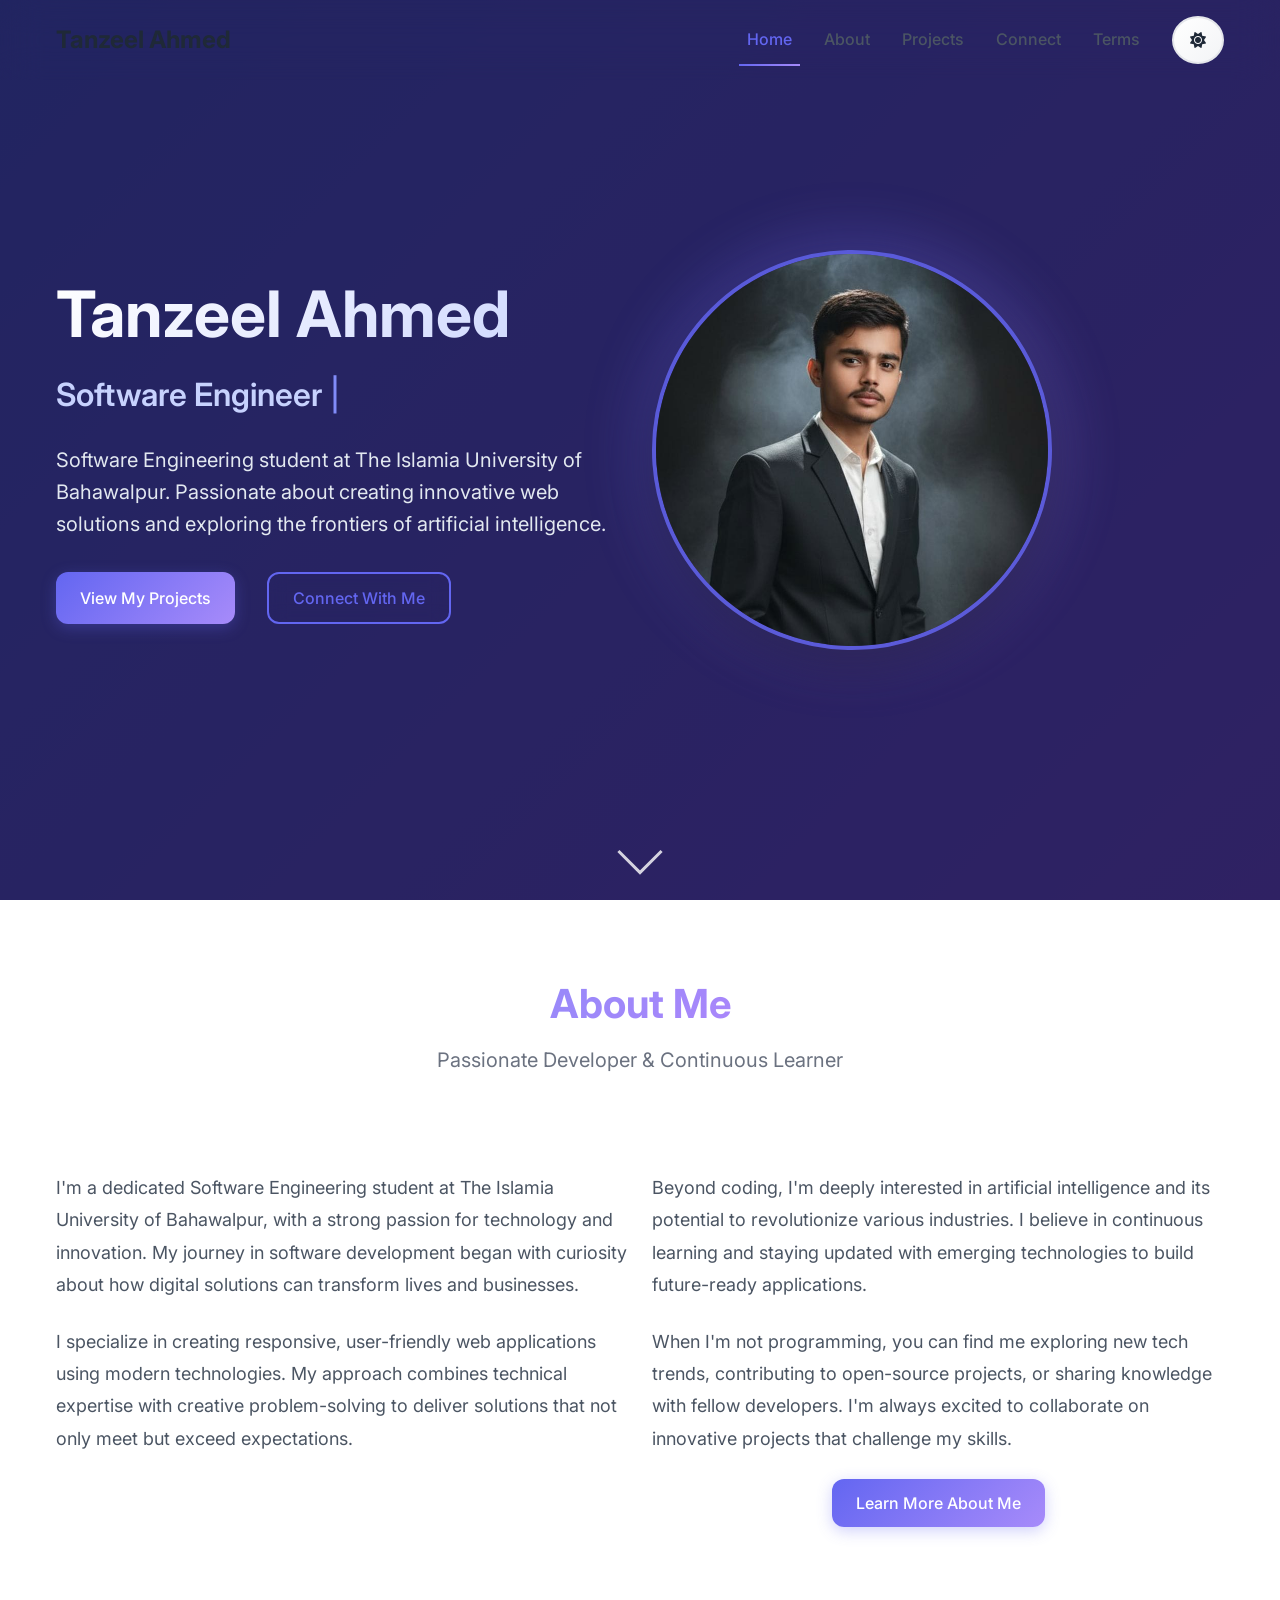
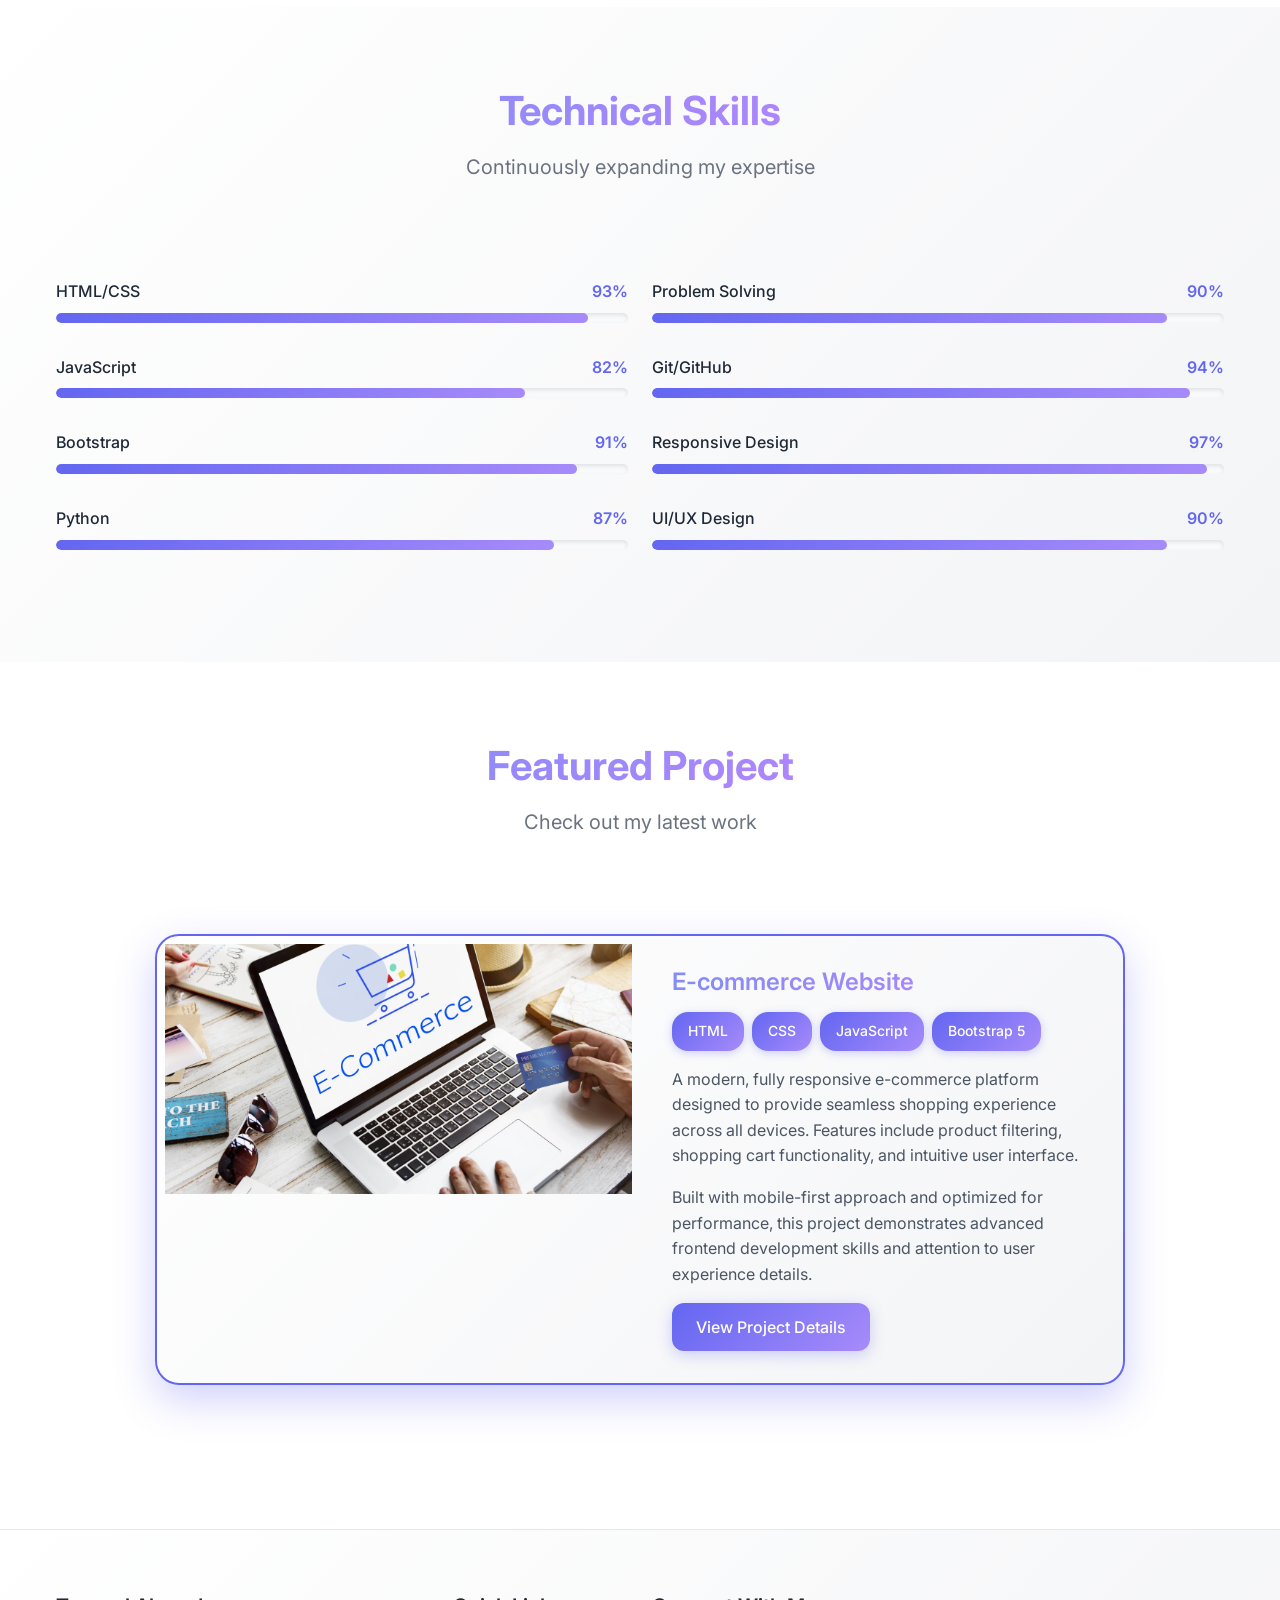
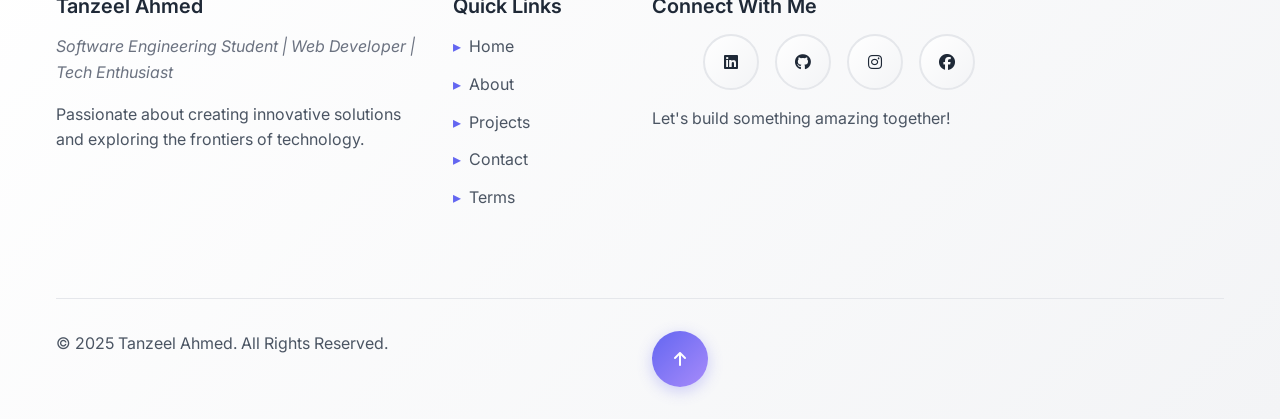
==== commit 4190e178: "docs" ====
--- a/index.html
+++ b/index.html
@@ -147,7 +147,7 @@
             <div class="hero-image">
               <div class="profile-image-container">
                 <img
-                  src="images/profile.jpg"
+                  src="./images/WhatsApp Image 2025-11-15 at 4.20.26 PM.jpeg"
                   alt="Tanzeel Ahmed - Software Engineering Student"
                   class="profile-image"
                 />
@@ -226,37 +226,53 @@
             <div class="skill-item" data-aos="fade-right">
               <div class="skill-header">
                 <span class="skill-name">HTML/CSS</span>
-                <span class="skill-percentage">85%</span>
-              </div>
-              <div class="progress">
-                <div class="progress-bar" data-width="85"></div>
+                <span class="skill-percentage">93%</span>
+              </div>
+              <div class="progress">
+                <div
+                  class="progress-bar"
+                  data-width="93"
+                  style="width: 0%"
+                ></div>
               </div>
             </div>
             <div class="skill-item" data-aos="fade-right" data-aos-delay="100">
               <div class="skill-header">
                 <span class="skill-name">JavaScript</span>
-                <span class="skill-percentage">75%</span>
-              </div>
-              <div class="progress">
-                <div class="progress-bar" data-width="75"></div>
+                <span class="skill-percentage">82%</span>
+              </div>
+              <div class="progress">
+                <div
+                  class="progress-bar"
+                  data-width="82"
+                  style="width: 0%"
+                ></div>
               </div>
             </div>
             <div class="skill-item" data-aos="fade-right" data-aos-delay="200">
               <div class="skill-header">
                 <span class="skill-name">Bootstrap</span>
-                <span class="skill-percentage">80%</span>
-              </div>
-              <div class="progress">
-                <div class="progress-bar" data-width="80"></div>
+                <span class="skill-percentage">91%</span>
+              </div>
+              <div class="progress">
+                <div
+                  class="progress-bar"
+                  data-width="91"
+                  style="width: 0%"
+                ></div>
               </div>
             </div>
             <div class="skill-item" data-aos="fade-right" data-aos-delay="300">
               <div class="skill-header">
                 <span class="skill-name">Python</span>
-                <span class="skill-percentage">70%</span>
-              </div>
-              <div class="progress">
-                <div class="progress-bar" data-width="70"></div>
+                <span class="skill-percentage">87%</span>
+              </div>
+              <div class="progress">
+                <div
+                  class="progress-bar"
+                  data-width="87"
+                  style="width: 0%"
+                ></div>
               </div>
             </div>
           </div>
@@ -267,34 +283,50 @@
                 <span class="skill-percentage">90%</span>
               </div>
               <div class="progress">
-                <div class="progress-bar" data-width="90"></div>
+                <div
+                  class="progress-bar"
+                  data-width="90"
+                  style="width: 0%"
+                ></div>
               </div>
             </div>
             <div class="skill-item" data-aos="fade-left" data-aos-delay="100">
               <div class="skill-header">
                 <span class="skill-name">Git/GitHub</span>
-                <span class="skill-percentage">75%</span>
-              </div>
-              <div class="progress">
-                <div class="progress-bar" data-width="75"></div>
+                <span class="skill-percentage">94%</span>
+              </div>
+              <div class="progress">
+                <div
+                  class="progress-bar"
+                  data-width="94"
+                  style="width: 0%"
+                ></div>
               </div>
             </div>
             <div class="skill-item" data-aos="fade-left" data-aos-delay="200">
               <div class="skill-header">
                 <span class="skill-name">Responsive Design</span>
-                <span class="skill-percentage">85%</span>
-              </div>
-              <div class="progress">
-                <div class="progress-bar" data-width="85"></div>
+                <span class="skill-percentage">97%</span>
+              </div>
+              <div class="progress">
+                <div
+                  class="progress-bar"
+                  data-width="97"
+                  style="width: 0%"
+                ></div>
               </div>
             </div>
             <div class="skill-item" data-aos="fade-left" data-aos-delay="300">
               <div class="skill-header">
                 <span class="skill-name">UI/UX Design</span>
-                <span class="skill-percentage">70%</span>
-              </div>
-              <div class="progress">
-                <div class="progress-bar" data-width="70"></div>
+                <span class="skill-percentage">90%</span>
+              </div>
+              <div class="progress">
+                <div
+                  class="progress-bar"
+                  data-width="90"
+                  style="width: 0%"
+                ></div>
               </div>
             </div>
           </div>
@@ -316,9 +348,9 @@
             <div class="project-card featured" data-aos="zoom-in">
               <div class="row g-0">
                 <div class="col-md-6">
-                  <div class="project-image">
+                  <div class="project-image p-2">
                     <img
-                      src="images/project1.jpg"
+                      src="./images/Ecommerce-business-scaled.webp"
                       alt="E-commerce Website Project"
                       class="img-fluid"
                     />
--- a/css/style.css
+++ b/css/style.css
@@ -1,38 +1,50 @@
-/* 1. CSS Variables (Dark/Light themes) */
+/* 1. CSS Variables (Dark/Light themes) - UPDATED GRADIENTS */
 :root {
-  --bg-primary: #0f172a;
-  --bg-secondary: #1e293b;
-  --bg-card: #334155;
+  --bg-primary: #0a0f1c;
+  --bg-secondary: #111827;
+  --bg-card: #1f2937;
   --text-primary: #f8fafc;
   --text-secondary: #cbd5e1;
   --text-muted: #94a3b8;
-  --accent: #3b82f6;
-  --accent-hover: #2563eb;
-  --accent-light: #60a5fa;
+  --accent: #6366f1;
+  --accent-hover: #4f46e5;
+  --accent-light: #818cf8;
   --success: #10b981;
   --error: #ef4444;
-  --border: #475569;
-  --shadow: rgba(0, 0, 0, 0.3);
+  --border: #374151;
+  --shadow: rgba(0, 0, 0, 0.4);
+  
+  /* UPDATED GRADIENTS - More Vibrant */
   --gradient-primary: linear-gradient(135deg, #667eea 0%, #764ba2 100%);
   --gradient-secondary: linear-gradient(135deg, #f093fb 0%, #f5576c 100%);
+  --gradient-hero: linear-gradient(135deg, #1e3a8a 0%, #7c3aed 100%);
+  --gradient-accent: linear-gradient(135deg, #6366f1 0%, #8b5cf6 100%);
+  --gradient-card: linear-gradient(135deg, #1f2937 0%, #374151 100%);
+  --gradient-success: linear-gradient(135deg, #10b981 0%, #059669 100%);
 }
 
 [data-theme="light"] {
   --bg-primary: #ffffff;
   --bg-secondary: #f8fafc;
   --bg-card: #ffffff;
-  --text-primary: #0f172a;
-  --text-secondary: #475569;
-  --text-muted: #64748b;
-  --accent: #3b82f6;
-  --accent-hover: #2563eb;
-  --accent-light: #3b82f6;
+  --text-primary: #1f2937;
+  --text-secondary: #4b5563;
+  --text-muted: #6b7280;
+  --accent: #6366f1;
+  --accent-hover: #4f46e5;
+  --accent-light: #818cf8;
   --success: #10b981;
   --error: #ef4444;
-  --border: #e2e8f0;
+  --border: #e5e7eb;
   --shadow: rgba(0, 0, 0, 0.1);
-  --gradient-primary: linear-gradient(135deg, #667eea 0%, #764ba2 100%);
-  --gradient-secondary: linear-gradient(135deg, #f093fb 0%, #f5576c 100%);
+  
+  /* LIGHT THEME GRADIENTS - Brighter */
+  --gradient-primary: linear-gradient(135deg, #818cf8 0%, #c084fc 100%);
+  --gradient-secondary: linear-gradient(135deg, #fbbf24 0%, #f59e0b 100%);
+  --gradient-hero: linear-gradient(135deg, #4f46e5 0%, #7c3aed 100%);
+  --gradient-accent: linear-gradient(135deg, #6366f1 0%, #a78bfa 100%);
+  --gradient-card: linear-gradient(135deg, #ffffff 0%, #f3f4f6 100%);
+  --gradient-success: linear-gradient(135deg, #34d399 0%, #10b981 100%);
 }
 
 /* 2. Reset & Base Styles */
@@ -92,14 +104,14 @@
 }
 
 /* 5. Components */
-/* Buttons */
+/* Buttons - UPDATED GRADIENTS */
 .btn {
   display: inline-flex;
   align-items: center;
   justify-content: center;
   padding: 0.75rem 1.5rem;
   border: none;
-  border-radius: 0.5rem;
+  border-radius: 0.75rem;
   font-weight: 500;
   text-decoration: none;
   transition: all 0.3s ease;
@@ -108,30 +120,33 @@
 }
 
 .btn-primary {
-  background: var(--accent);
+  background: var(--gradient-accent);
   color: white;
+  box-shadow: 0 4px 15px rgba(99, 102, 241, 0.3);
 }
 
 .btn-primary:hover {
-  background: var(--accent-hover);
+  background: linear-gradient(135deg, #4f46e5 0%, #7c3aed 100%);
   transform: translateY(-2px);
-  box-shadow: 0 10px 20px var(--shadow);
+  box-shadow: 0 8px 25px rgba(99, 102, 241, 0.4);
 }
 
 .btn-outline {
   background: transparent;
   color: var(--accent);
   border: 2px solid var(--accent);
+  backdrop-filter: blur(10px);
 }
 
 .btn-outline:hover {
-  background: var(--accent);
+  background: var(--gradient-accent);
   color: white;
   transform: translateY(-2px);
+  box-shadow: 0 8px 25px rgba(99, 102, 241, 0.3);
 }
 
 .btn-theme-toggle {
-  background: var(--bg-card);
+  background: var(--gradient-card);
   color: var(--text-primary);
   border: 2px solid var(--border);
   border-radius: 50%;
@@ -140,26 +155,30 @@
   display: flex;
   align-items: center;
   justify-content: center;
+  backdrop-filter: blur(10px);
 }
 
 .btn-theme-toggle:hover {
-  background: var(--accent);
+  background: var(--gradient-accent);
   color: white;
   transform: rotate(15deg);
-}
-
-/* Cards */
+  box-shadow: 0 4px 15px rgba(99, 102, 241, 0.3);
+}
+
+/* Cards - UPDATED GRADIENTS */
 .card {
-  background: var(--bg-card);
+  background: var(--gradient-card);
   border-radius: 1rem;
   padding: 2rem;
-  box-shadow: 0 4px 6px var(--shadow);
-  transition: all 0.3s ease;
+  box-shadow: 0 4px 20px var(--shadow);
+  transition: all 0.3s ease;
+  border: 1px solid var(--border);
 }
 
 .card-hover:hover {
-  transform: translateY(-10px);
+  transform: translateY(-8px);
   box-shadow: 0 20px 40px var(--shadow);
+  background: linear-gradient(135deg, var(--bg-card), var(--bg-secondary));
 }
 
 /* 6. Navigation */
@@ -167,13 +186,14 @@
   background: transparent;
   padding: 1rem 0;
   transition: all 0.3s ease;
-  backdrop-filter: blur(10px);
+  backdrop-filter: blur(20px);
 }
 
 .navbar.scrolled {
-  background: var(--bg-primary);
-  box-shadow: 0 2px 20px var(--shadow);
+  background: rgba(15, 23, 42, 0.8);
+  box-shadow: 0 2px 30px var(--shadow);
   padding: 0.5rem 0;
+  backdrop-filter: blur(20px);
 }
 
 .navbar-brand {
@@ -188,11 +208,28 @@
   font-weight: 500;
   margin: 0 0.5rem;
   transition: color 0.3s ease;
+  position: relative;
 }
 
 .navbar-nav .nav-link:hover,
 .navbar-nav .nav-link.active {
   color: var(--accent);
+}
+
+.navbar-nav .nav-link::after {
+  content: '';
+  position: absolute;
+  bottom: -5px;
+  left: 0;
+  width: 0;
+  height: 2px;
+  background: var(--gradient-accent);
+  transition: width 0.3s ease;
+}
+
+.navbar-nav .nav-link:hover::after,
+.navbar-nav .nav-link.active::after {
+  width: 100%;
 }
 
 .navbar-toggler {
@@ -201,13 +238,13 @@
   color: var(--text-primary);
 }
 
-/* 7. Hero Section */
+/* 7. Hero Section - UPDATED GRADIENTS */
 .hero-section {
   min-height: 100vh;
   display: flex;
   align-items: center;
   position: relative;
-  background: var(--gradient-primary);
+  background: var(--gradient-hero);
   overflow: hidden;
 }
 
@@ -218,7 +255,7 @@
   left: 0;
   right: 0;
   bottom: 0;
-  background: rgba(15, 23, 42, 0.8);
+  background: rgba(15, 23, 42, 0.7);
 }
 
 .hero-content {
@@ -230,9 +267,10 @@
   font-size: 4rem;
   font-weight: 700;
   margin-bottom: 1rem;
-  background: linear-gradient(135deg, #60a5fa, #3b82f6);
+  background: linear-gradient(135deg, #ffffff, #c7d2fe);
   -webkit-background-clip: text;
   -webkit-text-fill-color: transparent;
+  background-clip: text;
 }
 
 .typewriter-container {
@@ -243,12 +281,13 @@
 }
 
 .typewriter-text {
-  color: var(--accent-light);
+  color: #c7d2fe;
+  font-weight: 600;
 }
 
 .cursor {
   animation: blink 1s infinite;
-  color: var(--accent);
+  color: var(--accent-light);
 }
 
 @keyframes blink {
@@ -259,7 +298,7 @@
 .hero-description {
   font-size: 1.25rem;
   margin-bottom: 2rem;
-  color: var(--text-secondary);
+  color: #e2e8f0;
   max-width: 600px;
 }
 
@@ -279,8 +318,9 @@
   height: 400px;
   border-radius: 50%;
   object-fit: cover;
-  border: 4px solid var(--accent);
-  box-shadow: 0 20px 40px var(--shadow);
+  border: 4px solid rgba(99, 102, 241, 0.8);
+  box-shadow: 0 20px 40px rgba(0, 0, 0, 0.3);
+  backdrop-filter: blur(10px);
 }
 
 .image-glow {
@@ -291,16 +331,22 @@
   width: 420px;
   height: 420px;
   border-radius: 50%;
-  background: var(--accent);
-  opacity: 0.2;
-  filter: blur(20px);
+  background: var(--gradient-accent);
+  opacity: 0.3;
+  filter: blur(30px);
   z-index: -1;
-  animation: pulse 2s infinite;
+  animation: pulse 3s infinite;
 }
 
 @keyframes pulse {
-  0%, 100% { transform: translate(-50%, -50%) scale(1); }
-  50% { transform: translate(-50%, -50%) scale(1.05); }
+  0%, 100% { 
+    transform: translate(-50%, -50%) scale(1);
+    opacity: 0.3;
+  }
+  50% { 
+    transform: translate(-50%, -50%) scale(1.1);
+    opacity: 0.5;
+  }
 }
 
 .scroll-indicator {
@@ -314,8 +360,8 @@
 .scroll-arrow {
   width: 2rem;
   height: 2rem;
-  border-right: 3px solid var(--text-primary);
-  border-bottom: 3px solid var(--text-primary);
+  border-right: 3px solid rgba(255, 255, 255, 0.8);
+  border-bottom: 3px solid rgba(255, 255, 255, 0.8);
   transform: rotate(45deg);
 }
 
@@ -330,9 +376,10 @@
   font-weight: 700;
   text-align: center;
   margin-bottom: 1rem;
-  background: linear-gradient(135deg, #60a5fa, #3b82f6);
+  background: var(--gradient-primary);
   -webkit-background-clip: text;
   -webkit-text-fill-color: transparent;
+  background-clip: text;
 }
 
 .section-subtitle {
@@ -346,16 +393,17 @@
   font-size: 1.125rem;
   line-height: 1.8;
   margin-bottom: 1.5rem;
-}
-
-/* 9. Skills Section */
+  color: var(--text-secondary);
+}
+
+/* 9. Skills Section - UPDATED GRADIENTS */
 .skill-item {
   margin-bottom: 2rem;
 }
 
 .skill-header {
   display: flex;
-  justify-content: between;
+  justify-content: space-between;
   align-items: center;
   margin-bottom: 0.5rem;
 }
@@ -371,37 +419,75 @@
 }
 
 .progress {
-  height: 8px;
-  background: var(--bg-card);
-  border-radius: 4px;
+  height: 10px;
+  background: var(--bg-secondary);
+  border-radius: 10px;
   overflow: hidden;
+  box-shadow: inset 0 2px 4px rgba(0, 0, 0, 0.1);
 }
 
 .progress-bar {
   height: 100%;
-  background: var(--accent);
-  border-radius: 4px;
+  background: var(--gradient-accent);
+  border-radius: 10px;
   width: 0;
   transition: width 1.5s ease-out;
-}
-
-/* 10. Projects Section */
+  position: relative;
+  overflow: hidden;
+}
+
+.progress-bar::after {
+  content: '';
+  position: absolute;
+  top: 0;
+  left: -100%;
+  width: 100%;
+  height: 100%;
+  background: linear-gradient(90deg, transparent, rgba(255,255,255,0.4), transparent);
+  animation: shine 2s infinite;
+}
+
+@keyframes shine {
+  0% { left: -100%; }
+  100% { left: 100%; }
+}
+
+/* 10. Projects Section - UPDATED GRADIENTS */
 .project-card {
-  background: var(--bg-card);
-  border-radius: 1rem;
+  background: var(--gradient-card);
+  border-radius: 1.5rem;
   overflow: hidden;
-  box-shadow: 0 4px 6px var(--shadow);
-  transition: all 0.3s ease;
+  box-shadow: 0 8px 30px var(--shadow);
+  transition: all 0.4s cubic-bezier(0.175, 0.885, 0.32, 1.275);
   height: 100%;
+  border: 1px solid var(--border);
+  position: relative;
+}
+
+.project-card::before {
+  content: '';
+  position: absolute;
+  top: 0;
+  left: -100%;
+  width: 100%;
+  height: 100%;
+  background: linear-gradient(90deg, transparent, rgba(99, 102, 241, 0.1), transparent);
+  transition: left 0.6s ease;
+}
+
+.project-card:hover::before {
+  left: 100%;
 }
 
 .project-card:hover {
-  transform: translateY(-10px);
-  box-shadow: 0 20px 40px var(--shadow);
+  transform: translateY(-12px);
+  box-shadow: 0 25px 50px rgba(99, 102, 241, 0.2);
+  border-color: var(--accent);
 }
 
 .project-card.featured {
   border: 2px solid var(--accent);
+  box-shadow: 0 15px 40px rgba(99, 102, 241, 0.3);
 }
 
 .project-image {
@@ -413,7 +499,7 @@
   width: 100%;
   height: 250px;
   object-fit: cover;
-  transition: transform 0.3s ease;
+  transition: transform 0.5s ease;
 }
 
 .project-card:hover .project-image img {
@@ -426,7 +512,7 @@
   left: 0;
   right: 0;
   bottom: 0;
-  background: rgba(15, 23, 42, 0.8);
+  background: linear-gradient(135deg, rgba(30, 41, 59, 0.9), rgba(15, 23, 42, 0.9));
   display: flex;
   align-items: center;
   justify-content: center;
@@ -439,13 +525,17 @@
 }
 
 .project-content {
-  padding: 1.5rem;
+  padding: 2rem;
 }
 
 .project-title {
   font-size: 1.5rem;
   font-weight: 600;
   margin-bottom: 1rem;
+  background: var(--gradient-primary);
+  -webkit-background-clip: text;
+  -webkit-text-fill-color: transparent;
+  background-clip: text;
 }
 
 .project-tech {
@@ -456,12 +546,19 @@
 }
 
 .tech-badge {
-  background: var(--accent);
+  background: var(--gradient-accent);
   color: white;
-  padding: 0.25rem 0.75rem;
+  padding: 0.5rem 1rem;
   border-radius: 1rem;
   font-size: 0.875rem;
   font-weight: 500;
+  box-shadow: 0 2px 8px rgba(99, 102, 241, 0.3);
+  transition: all 0.3s ease;
+}
+
+.tech-badge:hover {
+  transform: translateY(-2px);
+  box-shadow: 0 4px 15px rgba(99, 102, 241, 0.4);
 }
 
 .project-description {
@@ -469,12 +566,13 @@
   line-height: 1.6;
 }
 
-/* 11. Contact Section */
+/* 11. Contact Section - UPDATED GRADIENTS */
 .contact-form-container {
-  background: var(--bg-card);
+  background: var(--gradient-card);
   padding: 3rem;
-  border-radius: 1rem;
-  box-shadow: 0 4px 6px var(--shadow);
+  border-radius: 1.5rem;
+  box-shadow: 0 15px 40px var(--shadow);
+  border: 1px solid var(--border);
 }
 
 .form-group {
@@ -490,18 +588,20 @@
 
 .form-control {
   width: 100%;
-  padding: 0.75rem 1rem;
+  padding: 1rem 1.25rem;
   border: 2px solid var(--border);
-  border-radius: 0.5rem;
+  border-radius: 0.75rem;
   background: var(--bg-primary);
   color: var(--text-primary);
   transition: all 0.3s ease;
+  font-size: 1rem;
 }
 
 .form-control:focus {
   outline: none;
   border-color: var(--accent);
-  box-shadow: 0 0 0 3px rgba(59, 130, 246, 0.1);
+  box-shadow: 0 0 0 4px rgba(99, 102, 241, 0.1);
+  background: var(--gradient-card);
 }
 
 .form-error {
@@ -512,23 +612,29 @@
 }
 
 .contact-card {
-  background: var(--bg-card);
-  padding: 2rem;
-  border-radius: 1rem;
-  box-shadow: 0 4px 6px var(--shadow);
+  background: var(--gradient-card);
+  padding: 2.5rem;
+  border-radius: 1.5rem;
+  box-shadow: 0 10px 30px var(--shadow);
   height: 100%;
   transition: all 0.3s ease;
+  border: 1px solid var(--border);
+  text-align: center;
 }
 
 .contact-card:hover {
-  transform: translateY(-5px);
-  box-shadow: 0 10px 25px var(--shadow);
+  transform: translateY(-8px);
+  box-shadow: 0 20px 40px var(--shadow);
+  border-color: var(--accent);
 }
 
 .contact-icon {
-  font-size: 3rem;
-  color: var(--accent);
-  margin-bottom: 1rem;
+  font-size: 3.5rem;
+  margin-bottom: 1.5rem;
+  background: var(--gradient-accent);
+  -webkit-background-clip: text;
+  -webkit-text-fill-color: transparent;
+  background-clip: text;
 }
 
 .social-links-large {
@@ -541,18 +647,20 @@
   display: flex;
   align-items: center;
   gap: 1rem;
-  padding: 1rem;
-  background: var(--bg-card);
-  border-radius: 0.5rem;
+  padding: 1.25rem;
+  background: var(--gradient-card);
+  border-radius: 1rem;
   color: var(--text-primary);
   text-decoration: none;
   transition: all 0.3s ease;
+  border: 1px solid var(--border);
 }
 
 .social-link-large:hover {
-  background: var(--accent);
+  background: var(--gradient-accent);
   color: white;
   transform: translateX(10px);
+  box-shadow: 0 8px 25px rgba(99, 102, 241, 0.3);
 }
 
 .social-link-large i {
@@ -563,43 +671,59 @@
 .info-card {
   display: flex;
   align-items: center;
-  gap: 1rem;
+  gap: 1.5rem;
   padding: 1.5rem;
-  background: var(--bg-card);
-  border-radius: 0.5rem;
+  background: var(--gradient-card);
+  border-radius: 1rem;
   margin-bottom: 1rem;
+  border: 1px solid var(--border);
+  transition: all 0.3s ease;
+}
+
+.info-card:hover {
+  transform: translateX(5px);
+  border-color: var(--accent);
 }
 
 .info-icon {
-  font-size: 2rem;
-  color: var(--accent);
+  font-size: 2.5rem;
+  background: var(--gradient-accent);
+  -webkit-background-clip: text;
+  -webkit-text-fill-color: transparent;
+  background-clip: text;
 }
 
 .availability-badge {
-  background: var(--success);
+  background: var(--gradient-success);
   color: white;
-  padding: 0.25rem 0.75rem;
+  padding: 0.5rem 1rem;
   border-radius: 1rem;
   font-size: 0.875rem;
-  font-weight: 500;
+  font-weight: 600;
+  box-shadow: 0 4px 15px rgba(16, 185, 129, 0.3);
 }
 
 .success-icon {
-  font-size: 4rem;
-  color: var(--success);
-  margin-bottom: 1rem;
-}
-
-/* 12. Footer */
+  font-size: 5rem;
+  background: var(--gradient-success);
+  -webkit-background-clip: text;
+  -webkit-text-fill-color: transparent;
+  background-clip: text;
+  margin-bottom: 1.5rem;
+}
+
+/* 12. Footer - UPDATED GRADIENTS */
 .footer {
-  background: var(--bg-secondary);
-  padding: 3rem 0 1rem;
-  margin-top: 3rem;
+  background: var(--gradient-card);
+  padding: 4rem 0 2rem;
+  margin-top: 4rem;
+  border-top: 1px solid var(--border);
 }
 
 .footer-about {
   font-style: italic;
   color: var(--text-muted);
+  line-height: 1.6;
 }
 
 .footer-links {
@@ -608,56 +732,92 @@
 }
 
 .footer-links li {
-  margin-bottom: 0.5rem;
+  margin-bottom: 0.75rem;
 }
 
 .footer-links a {
   color: var(--text-secondary);
   text-decoration: none;
-  transition: color 0.3s ease;
+  transition: all 0.3s ease;
+  position: relative;
+  padding-left: 1rem;
+}
+
+.footer-links a::before {
+  content: '▸';
+  position: absolute;
+  left: 0;
+  color: var(--accent);
+  transition: transform 0.3s ease;
 }
 
 .footer-links a:hover {
   color: var(--accent);
+  transform: translateX(5px);
+}
+
+.footer-links a:hover::before {
+  transform: translateX(3px);
 }
 
 .social-links {
   display: flex;
   gap: 1rem;
+  justify-content: center;
 }
 
 .social-link {
   display: flex;
   align-items: center;
   justify-content: center;
-  width: 3rem;
-  height: 3rem;
-  background: var(--bg-card);
+  width: 3.5rem;
+  height: 3.5rem;
+  background: var(--gradient-card);
   color: var(--text-primary);
   border-radius: 50%;
   text-decoration: none;
   transition: all 0.3s ease;
+  border: 2px solid var(--border);
+  position: relative;
+  overflow: hidden;
+}
+
+.social-link::before {
+  content: '';
+  position: absolute;
+  top: 0;
+  left: -100%;
+  width: 100%;
+  height: 100%;
+  background: var(--gradient-accent);
+  transition: left 0.3s ease;
+  z-index: -1;
+}
+
+.social-link:hover::before {
+  left: 0;
 }
 
 .social-link:hover {
-  background: var(--accent);
   color: white;
-  transform: scale(1.2) rotate(5deg);
+  transform: scale(1.1) rotate(5deg);
+  border-color: transparent;
+  box-shadow: 0 8px 25px rgba(99, 102, 241, 0.3);
 }
 
 .footer-bottom {
   border-top: 1px solid var(--border);
   padding-top: 2rem;
-  margin-top: 2rem;
+  margin-top: 3rem;
 }
 
 .back-to-top {
-  background: var(--accent);
+  background: var(--gradient-accent);
   color: white;
   border: none;
   border-radius: 50%;
-  width: 3rem;
-  height: 3rem;
+  width: 3.5rem;
+  height: 3.5rem;
   display: flex;
   align-items: center;
   justify-content: center;
@@ -665,6 +825,7 @@
   transition: all 0.3s ease;
   opacity: 0;
   visibility: hidden;
+  box-shadow: 0 4px 15px rgba(99, 102, 241, 0.3);
 }
 
 .back-to-top.show {
@@ -673,8 +834,9 @@
 }
 
 .back-to-top:hover {
-  background: var(--accent-hover);
-  transform: translateY(-2px);
+  background: var(--gradient-primary);
+  transform: translateY(-3px);
+  box-shadow: 0 8px 25px rgba(99, 102, 241, 0.4);
 }
 
 /* 13. Animations & Transitions */
@@ -684,7 +846,7 @@
 
 /* 14. Utilities */
 .bg-secondary {
-  background: var(--bg-secondary);
+  background: var(--gradient-card) !important;
 }
 
 .text-center {
@@ -743,11 +905,11 @@
   
   .hero-buttons {
     flex-direction: column;
-    align-items: flex-start;
+    align-items: center;
   }
   
   .contact-form-container {
-    padding: 2rem 1rem;
+    padding: 2rem 1.5rem;
   }
   
   .social-links {
@@ -762,7 +924,7 @@
 
 @media (max-width: 576px) {
   .container {
-    padding: 0 0.5rem;
+    padding: 0 1rem;
   }
   
   h1 {
@@ -790,6 +952,10 @@
   .btn {
     width: 100%;
     justify-content: center;
+  }
+  
+  .section-padding {
+    padding: 2rem 0;
   }
 }
 
@@ -839,10 +1005,10 @@
   }
 }
 
-/* Page Header Styles */
+/* Page Header Styles - UPDATED GRADIENTS */
 .page-header {
   padding: 8rem 0 4rem;
-  background: var(--gradient-primary);
+  background: var(--gradient-hero);
   position: relative;
   overflow: hidden;
 }
@@ -854,7 +1020,7 @@
   left: 0;
   right: 0;
   bottom: 0;
-  background: rgba(15, 23, 42, 0.9);
+  background: rgba(15, 23, 42, 0.8);
 }
 
 .page-title {
@@ -869,17 +1035,24 @@
 .page-subtitle {
   position: relative;
   z-index: 2;
-  color: var(--text-secondary);
+  color: #e2e8f0;
   font-size: 1.25rem;
 }
 
-/* Education Section Styles */
+/* Education Section Styles - UPDATED GRADIENTS */
 .education-card {
-  background: var(--bg-card);
-  padding: 2rem;
-  border-radius: 1rem;
-  box-shadow: 0 4px 6px var(--shadow);
+  background: var(--gradient-card);
+  padding: 2.5rem;
+  border-radius: 1.5rem;
+  box-shadow: 0 10px 30px var(--shadow);
   text-align: center;
+  border: 1px solid var(--border);
+  transition: all 0.3s ease;
+}
+
+.education-card:hover {
+  transform: translateY(-5px);
+  box-shadow: 0 20px 40px var(--shadow);
 }
 
 .university-logo img {
@@ -890,28 +1063,42 @@
 }
 
 .education-info h3 {
-  color: var(--accent);
+  background: var(--gradient-primary);
+  -webkit-background-clip: text;
+  -webkit-text-fill-color: transparent;
+  background-clip: text;
   margin-bottom: 1rem;
 }
 
 .education-details p {
   margin-bottom: 0.5rem;
+  color: var(--text-secondary);
 }
 
 .why-iub {
-  background: var(--bg-card);
-  padding: 2rem;
-  border-radius: 1rem;
-  box-shadow: 0 4px 6px var(--shadow);
+  background: var(--gradient-card);
+  padding: 2.5rem;
+  border-radius: 1.5rem;
+  box-shadow: 0 10px 30px var(--shadow);
   height: 100%;
+  border: 1px solid var(--border);
+  transition: all 0.3s ease;
+}
+
+.why-iub:hover {
+  transform: translateY(-5px);
+  box-shadow: 0 20px 40px var(--shadow);
 }
 
 .why-iub h4 {
-  color: var(--accent);
+  background: var(--gradient-primary);
+  -webkit-background-clip: text;
+  -webkit-text-fill-color: transparent;
+  background-clip: text;
   margin-bottom: 1rem;
 }
 
-/* Timeline Styles */
+/* Timeline Styles - UPDATED GRADIENTS */
 .timeline {
   position: relative;
   max-width: 800px;
@@ -924,8 +1111,8 @@
   left: 50%;
   top: 0;
   bottom: 0;
-  width: 2px;
-  background: var(--accent);
+  width: 3px;
+  background: var(--gradient-accent);
   transform: translateX(-50%);
 }
 
@@ -946,61 +1133,75 @@
 }
 
 .timeline-date {
-  background: var(--accent);
+  background: var(--gradient-accent);
   color: white;
-  padding: 0.5rem 1rem;
-  border-radius: 1rem;
+  padding: 0.75rem 1.5rem;
+  border-radius: 2rem;
   font-weight: 600;
   display: inline-block;
   margin-bottom: 1rem;
+  box-shadow: 0 4px 15px rgba(99, 102, 241, 0.3);
 }
 
 .timeline-content {
-  background: var(--bg-card);
-  padding: 1.5rem;
-  border-radius: 1rem;
-  box-shadow: 0 4px 6px var(--shadow);
+  background: var(--gradient-card);
+  padding: 2rem;
+  border-radius: 1.5rem;
+  box-shadow: 0 8px 25px var(--shadow);
   position: relative;
+  border: 1px solid var(--border);
+  transition: all 0.3s ease;
+}
+
+.timeline-content:hover {
+  transform: translateY(-5px);
+  box-shadow: 0 15px 40px var(--shadow);
 }
 
 .timeline-content::before {
   content: '';
   position: absolute;
-  width: 1rem;
-  height: 1rem;
-  background: var(--accent);
+  width: 1.5rem;
+  height: 1.5rem;
+  background: var(--gradient-accent);
   border-radius: 50%;
-  top: 1.5rem;
+  top: 2rem;
+  box-shadow: 0 4px 15px rgba(99, 102, 241, 0.3);
 }
 
 .timeline-item:nth-child(odd) .timeline-content::before {
-  right: -2.5rem;
+  right: -2.75rem;
 }
 
 .timeline-item:nth-child(even) .timeline-content::before {
-  left: -2.5rem;
-}
-
-/* Skills Category Styles */
+  left: -2.75rem;
+}
+
+/* Skills Category Styles - UPDATED GRADIENTS */
 .skill-category {
-  background: var(--bg-card);
-  padding: 2rem;
-  border-radius: 1rem;
-  box-shadow: 0 4px 6px var(--shadow);
+  background: var(--gradient-card);
+  padding: 2.5rem;
+  border-radius: 1.5rem;
+  box-shadow: 0 10px 30px var(--shadow);
   text-align: center;
   height: 100%;
   transition: all 0.3s ease;
+  border: 1px solid var(--border);
 }
 
 .skill-category:hover {
-  transform: translateY(-5px);
-  box-shadow: 0 10px 25px var(--shadow);
+  transform: translateY(-8px);
+  box-shadow: 0 20px 40px var(--shadow);
+  border-color: var(--accent);
 }
 
 .skill-icon {
-  font-size: 3rem;
-  color: var(--accent);
-  margin-bottom: 1rem;
+  font-size: 3.5rem;
+  margin-bottom: 1.5rem;
+  background: var(--gradient-accent);
+  -webkit-background-clip: text;
+  -webkit-text-fill-color: transparent;
+  background-clip: text;
 }
 
 .skill-list {
@@ -1010,25 +1211,33 @@
 }
 
 .skill-list li {
-  padding: 0.5rem 0;
+  padding: 0.75rem 0;
   border-bottom: 1px solid var(--border);
   color: var(--text-secondary);
+  transition: all 0.3s ease;
 }
 
 .skill-list li:last-child {
   border-bottom: none;
 }
 
-/* Project Detail Styles */
+.skill-list li:hover {
+  color: var(--accent);
+  transform: translateX(5px);
+}
+
+/* Project Detail Styles - UPDATED GRADIENTS */
 .project-detail {
-  background: var(--bg-card);
+  background: var(--gradient-card);
   padding: 3rem;
-  border-radius: 1rem;
-  box-shadow: 0 4px 6px var(--shadow);
+  border-radius: 1.5rem;
+  box-shadow: 0 15px 40px var(--shadow);
+  border: 1px solid var(--border);
 }
 
 .project-header {
   margin-bottom: 3rem;
+  text-align: center;
 }
 
 .project-meta {
@@ -1036,43 +1245,58 @@
   justify-content: center;
   gap: 2rem;
   margin-top: 1rem;
+  flex-wrap: wrap;
 }
 
 .project-category,
 .project-date {
-  background: var(--accent);
+  background: var(--gradient-accent);
   color: white;
-  padding: 0.5rem 1rem;
-  border-radius: 1rem;
+  padding: 0.75rem 1.5rem;
+  border-radius: 2rem;
   font-size: 0.875rem;
-  font-weight: 500;
+  font-weight: 600;
+  box-shadow: 0 4px 15px rgba(99, 102, 241, 0.3);
 }
 
 .project-image-main {
-  border-radius: 1rem;
+  border-radius: 1.5rem;
   overflow: hidden;
-  box-shadow: 0 10px 30px var(--shadow);
+  box-shadow: 0 15px 40px var(--shadow);
+  border: 1px solid var(--border);
 }
 
 .project-info h3 {
+  background: var(--gradient-primary);
+  -webkit-background-clip: text;
+  -webkit-text-fill-color: transparent;
+  background-clip: text;
+  margin-bottom: 1.5rem;
+}
+
+.tech-tags {
+  display: flex;
+  flex-wrap: wrap;
+  gap: 0.75rem;
+  margin-top: 1rem;
+}
+
+.tech-tag {
+  background: var(--gradient-card);
   color: var(--accent);
-  margin-bottom: 1.5rem;
-}
-
-.tech-tags {
-  display: flex;
-  flex-wrap: wrap;
-  gap: 0.5rem;
-  margin-top: 1rem;
-}
-
-.tech-tag {
-  background: var(--bg-primary);
-  color: var(--accent);
-  padding: 0.5rem 1rem;
+  padding: 0.75rem 1.25rem;
   border-radius: 1rem;
   border: 2px solid var(--accent);
-  font-weight: 500;
+  font-weight: 600;
+  transition: all 0.3s ease;
+  box-shadow: 0 4px 15px rgba(99, 102, 241, 0.2);
+}
+
+.tech-tag:hover {
+  background: var(--gradient-accent);
+  color: white;
+  transform: translateY(-2px);
+  box-shadow: 0 8px 25px rgba(99, 102, 241, 0.3);
 }
 
 .feature-list {
@@ -1086,54 +1310,116 @@
   gap: 1rem;
   margin-bottom: 1rem;
   color: var(--text-secondary);
+  padding: 1rem;
+  border-radius: 0.75rem;
+  transition: all 0.3s ease;
+}
+
+.feature-list li:hover {
+  background: var(--gradient-card);
+  transform: translateX(5px);
 }
 
 .feature-list i {
-  color: var(--success);
+  background: var(--gradient-success);
+  -webkit-background-clip: text;
+  -webkit-text-fill-color: transparent;
+  background-clip: text;
   margin-top: 0.25rem;
+  font-size: 1.25rem;
 }
 
 .enhancement-grid {
   display: grid;
-  grid-template-columns: repeat(auto-fit, minmax(250px, 1fr));
+  grid-template-columns: repeat(auto-fit, minmax(280px, 1fr));
   gap: 2rem;
   margin-top: 2rem;
 }
 
 .enhancement-item {
   text-align: center;
-  padding: 1.5rem;
-  background: var(--bg-primary);
-  border-radius: 1rem;
-  transition: all 0.3s ease;
+  padding: 2rem 1.5rem;
+  background: var(--gradient-card);
+  border-radius: 1.5rem;
+  transition: all 0.4s cubic-bezier(0.175, 0.885, 0.32, 1.275);
+  border: 1px solid var(--border);
+  position: relative;
+  overflow: hidden;
+}
+
+.enhancement-item::before {
+  content: '';
+  position: absolute;
+  top: 0;
+  left: -100%;
+  width: 100%;
+  height: 100%;
+  background: linear-gradient(90deg, transparent, rgba(99, 102, 241, 0.1), transparent);
+  transition: left 0.6s ease;
+}
+
+.enhancement-item:hover::before {
+  left: 100%;
 }
 
 .enhancement-item:hover {
-  transform: translateY(-5px);
-  box-shadow: 0 10px 25px var(--shadow);
+  transform: translateY(-8px);
+  box-shadow: 0 20px 40px rgba(99, 102, 241, 0.2);
+  background: var(--gradient-accent);
+  border-color: transparent;
+}
+
+.enhancement-item:hover .enhancement-icon {
+  color: white;
+  transform: scale(1.2) rotate(5deg);
+}
+
+.enhancement-item:hover h5 {
+  color: white;
+}
+
+.enhancement-item:hover p {
+  color: rgba(255, 255, 255, 0.9);
 }
 
 .enhancement-icon {
-  font-size: 2.5rem;
-  color: var(--accent);
+  font-size: 3rem;
+  margin-bottom: 1.5rem;
+  background: var(--gradient-accent);
+  -webkit-background-clip: text;
+  -webkit-text-fill-color: transparent;
+  background-clip: text;
+  transition: all 0.4s ease;
+}
+
+.enhancement-item h5 {
+  color: var(--text-primary);
   margin-bottom: 1rem;
-}
-
-.enhancement-item h5 {
-  color: var(--accent);
-  margin-bottom: 0.5rem;
+  font-size: 1.25rem;
+  transition: color 0.3s ease;
+}
+
+.enhancement-item p {
+  color: var(--text-secondary);
+  line-height: 1.6;
+  transition: color 0.3s ease;
 }
 
 .project-links {
   margin-top: 2rem;
-}
-
-/* Terms & Conditions Styles */
+  display: flex;
+  gap: 1rem;
+  justify-content: center;
+  flex-wrap: wrap;
+}
+
+/* Terms & Conditions Styles - UPDATED GRADIENTS */
 .terms-content {
-  background: var(--bg-card);
+  background: var(--gradient-card);
   padding: 3rem;
-  border-radius: 1rem;
-  box-shadow: 0 4px 6px var(--shadow);
+  border-radius: 1.5rem;
+  box-shadow: 0 15px 40px var(--shadow);
+  border: 1px solid var(--border);
 }
 
 .terms-section {
@@ -1148,7 +1434,10 @@
 }
 
 .terms-section h2 {
-  color: var(--accent);
+  background: var(--gradient-primary);
+  -webkit-background-clip: text;
+  -webkit-text-fill-color: transparent;
+  background-clip: text;
   margin-bottom: 1.5rem;
 }
 
@@ -1164,8 +1453,9 @@
 }
 
 .terms-section li {
-  margin-bottom: 0.5rem;
+  margin-bottom: 0.75rem;
   color: var(--text-secondary);
+  line-height: 1.6;
 }
 
 .contact-methods {
@@ -1178,12 +1468,23 @@
 .contact-method {
   display: flex;
   align-items: center;
-  gap: 0.5rem;
+  gap: 1rem;
+  padding: 1rem;
+  background: var(--gradient-card);
+  border-radius: 1rem;
+  border: 1px solid var(--border);
+  transition: all 0.3s ease;
+}
+
+.contact-method:hover {
+  transform: translateX(5px);
+  border-color: var(--accent);
 }
 
 .contact-method a {
   color: var(--accent);
   text-decoration: none;
+  font-weight: 500;
 }
 
 .contact-method a:hover {
@@ -1196,6 +1497,7 @@
   padding-top: 2rem;
   border-top: 1px solid var(--border);
   color: var(--text-muted);
+  font-style: italic;
 }
 
 /* Loading States */
@@ -1208,6 +1510,16 @@
 .spinner-border {
   width: 1rem;
   height: 1rem;
+  border: 2px solid transparent;
+  border-top: 2px solid currentColor;
+  border-radius: 50%;
+  animation: spin 1s linear infinite;
+}
+
+@keyframes spin {
+  to {
+    transform: rotate(360deg);
+  }
 }
 
 /* Focus styles for accessibility */
@@ -1224,12 +1536,14 @@
   position: absolute;
   top: -40px;
   left: 6px;
-  background: var(--accent);
+  background: var(--gradient-accent);
   color: white;
-  padding: 8px;
+  padding: 12px;
   text-decoration: none;
   z-index: 1000;
-  border-radius: 0 0 4px 4px;
+  border-radius: 0 0 8px 8px;
+  font-weight: 600;
+  transition: top 0.3s ease;
 }
 
 .skip-link:focus {
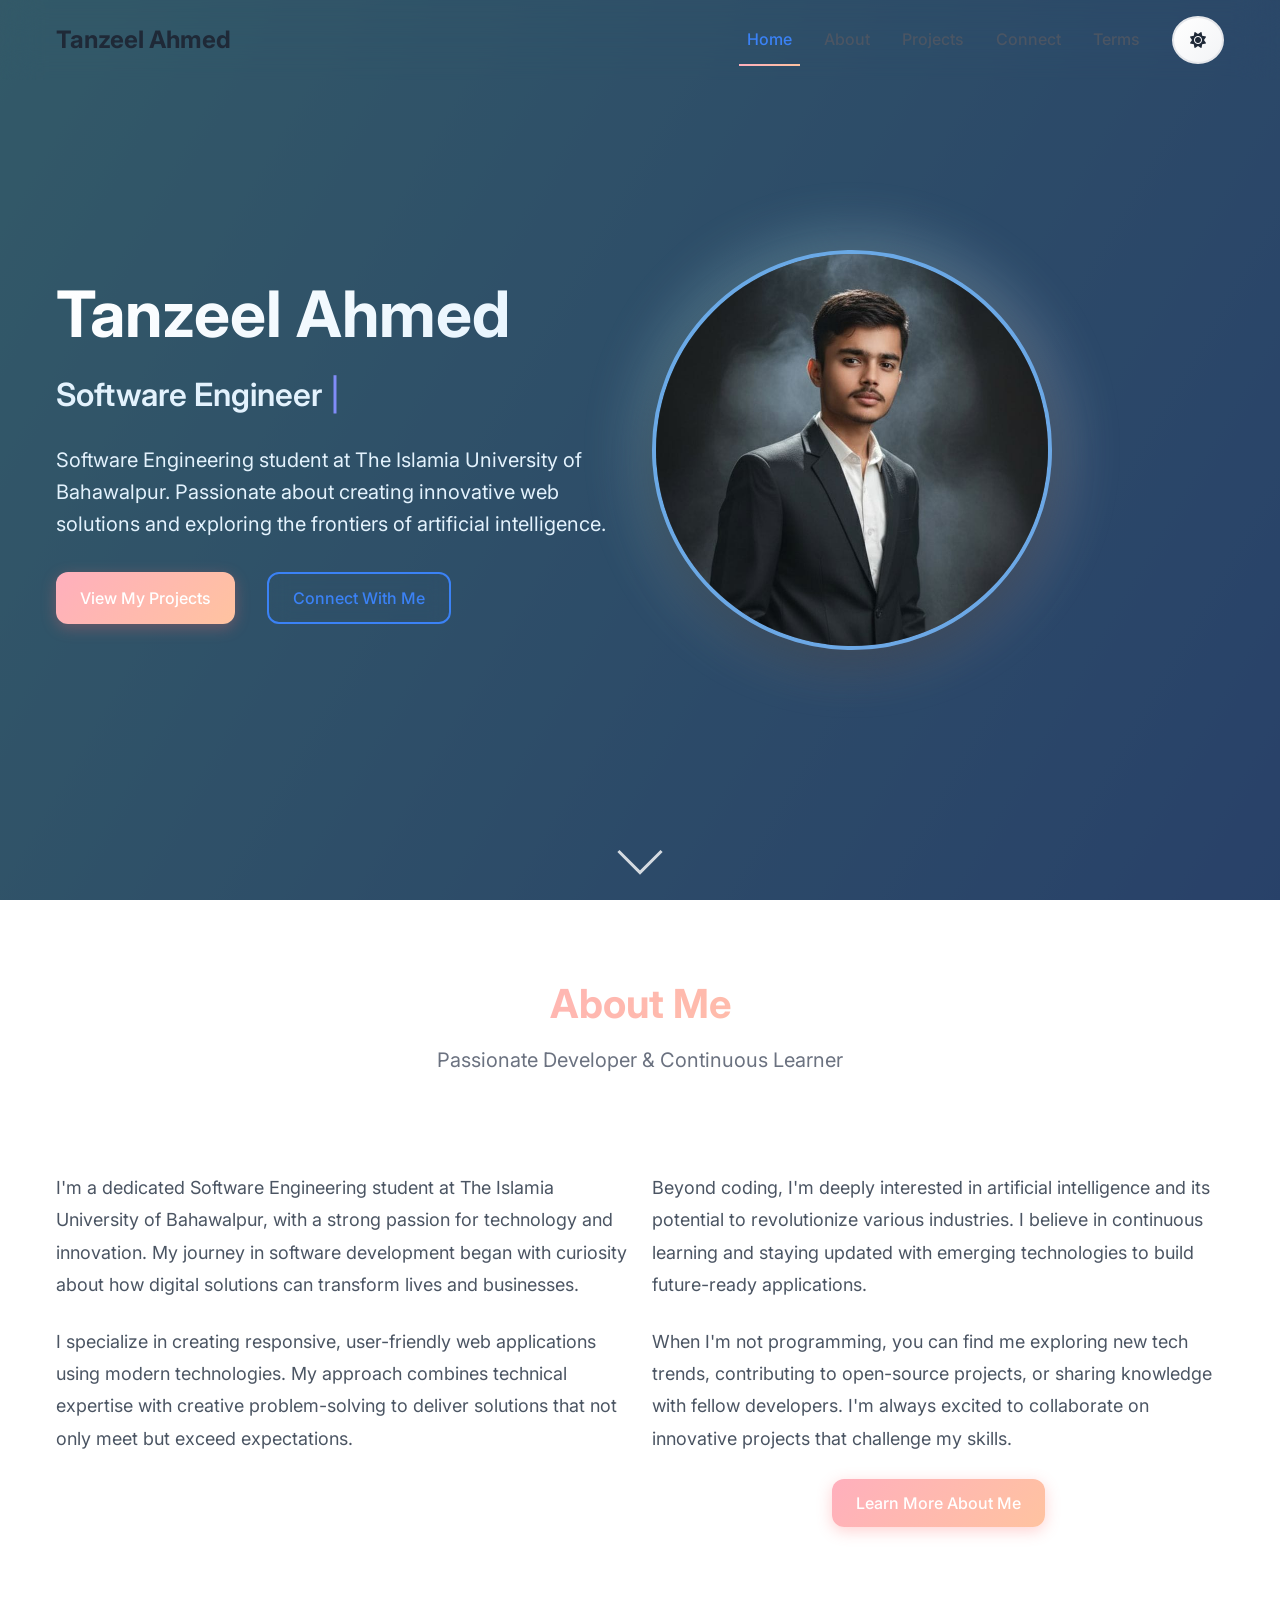
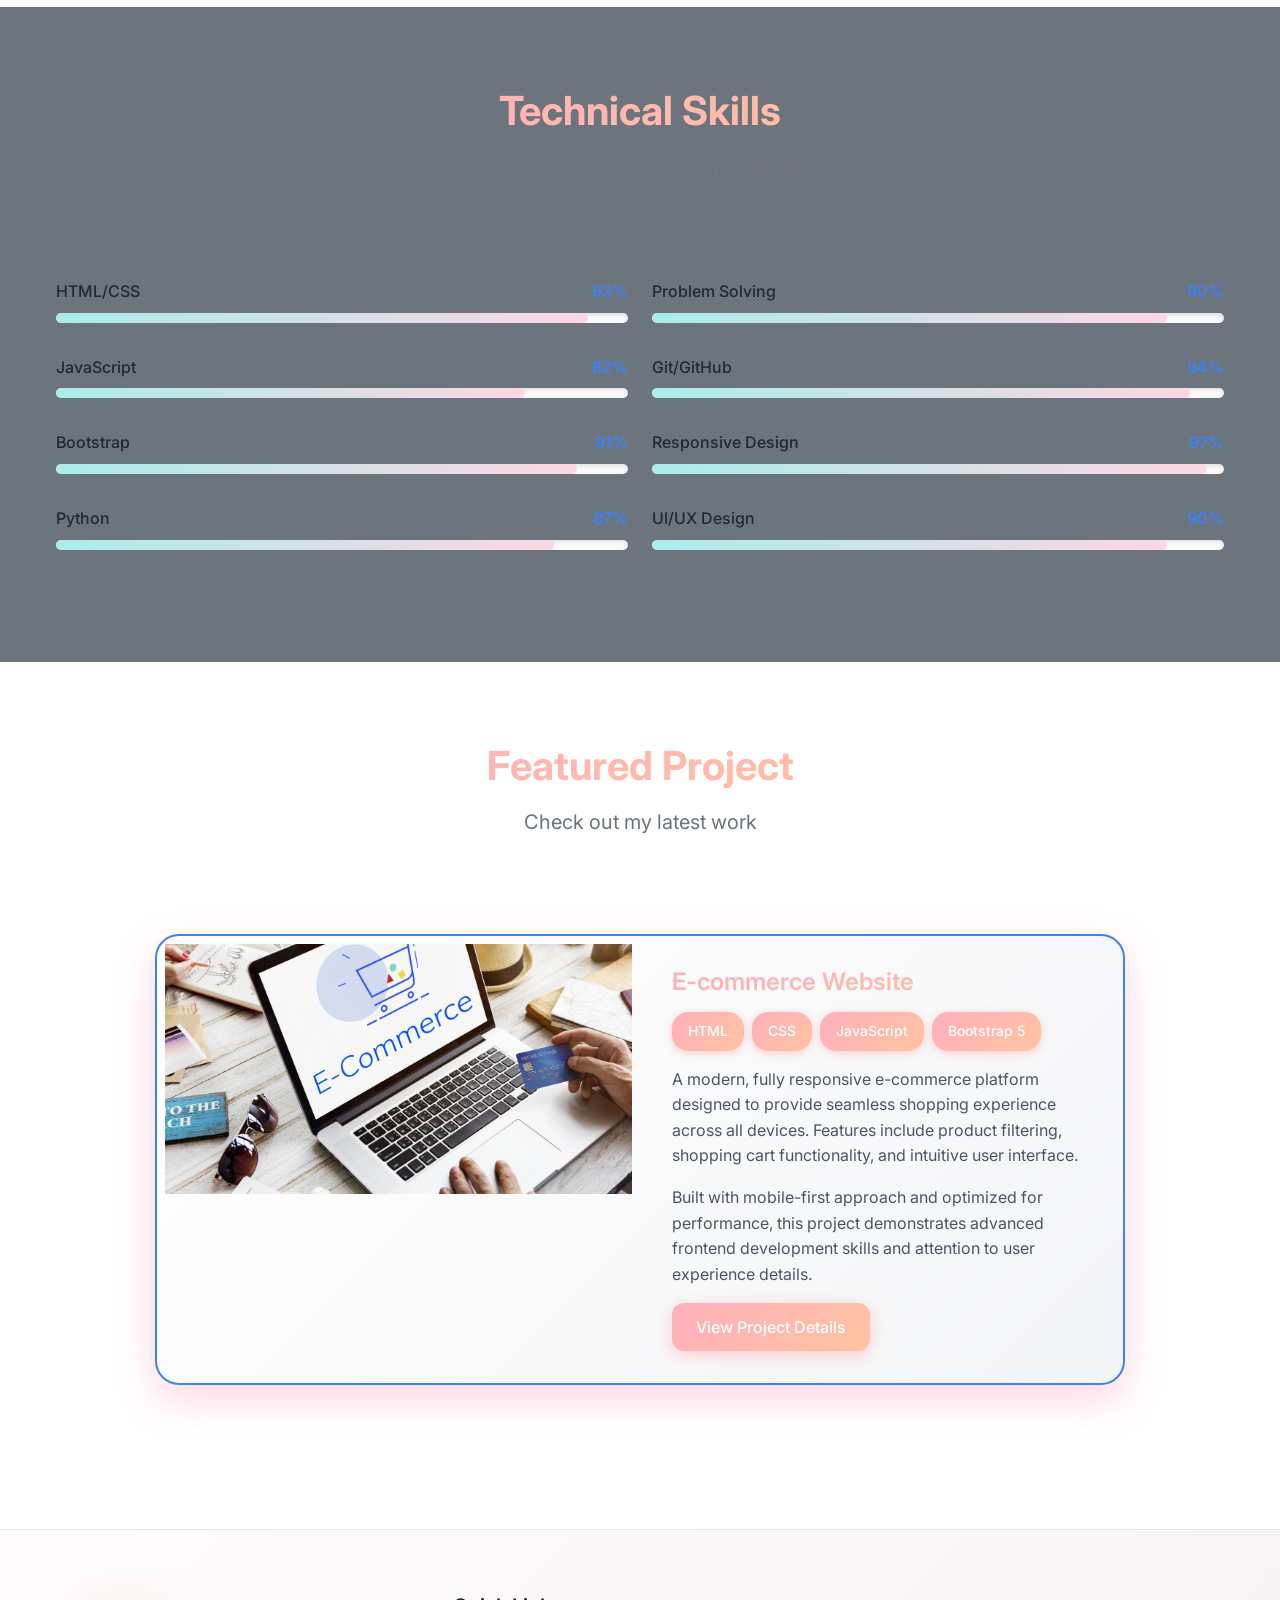
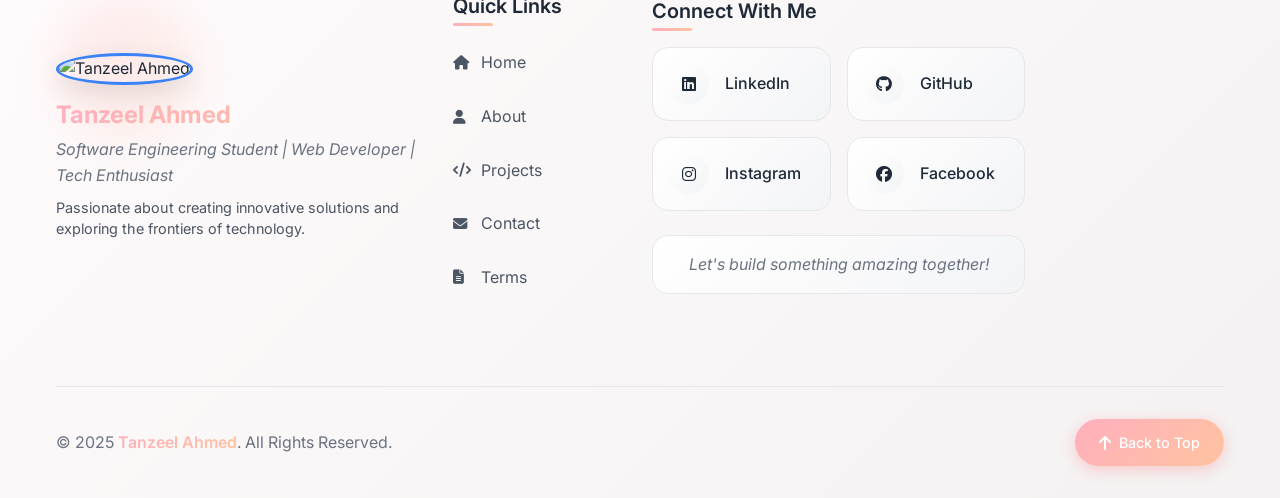
==== commit 7c419ccb: "docs" ====
--- a/index.html
+++ b/index.html
@@ -399,74 +399,136 @@
         </div>
       </div>
     </section>
-
     <!-- Footer -->
     <footer class="footer">
       <div class="container">
-        <div class="row">
-          <div class="col-lg-4 mb-4">
-            <h5>Tanzeel Ahmed</h5>
-            <p class="footer-about">
-              Software Engineering Student | Web Developer | Tech Enthusiast
-            </p>
-            <p>
-              Passionate about creating innovative solutions and exploring the
-              frontiers of technology.
-            </p>
-          </div>
-          <div class="col-lg-2 mb-4">
-            <h5>Quick Links</h5>
+        <div class="row align-items-center">
+          <!-- Profile Section with Picture -->
+          <div class="col-lg-4 mb-4 text-center text-lg-start">
+            <div class="footer-profile" data-aos="fade-right">
+              <div class="profile-image-container mb-3">
+                <img
+                  src="your-profile-picture.jpg"
+                  alt="Tanzeel Ahmed"
+                  class="footer-profile-img"
+                />
+                <div class="image-glow-footer"></div>
+              </div>
+              <h5 class="footer-name">Tanzeel Ahmed</h5>
+              <p class="footer-about">
+                Software Engineering Student | Web Developer | Tech Enthusiast
+              </p>
+              <p class="footer-passion">
+                Passionate about creating innovative solutions and exploring the
+                frontiers of technology.
+              </p>
+            </div>
+          </div>
+
+          <!-- Quick Links -->
+          <div class="col-lg-2 mb-4" data-aos="fade-up" data-aos-delay="100">
+            <h5 class="footer-heading">Quick Links</h5>
             <ul class="footer-links">
-              <li><a href="index.html">Home</a></li>
-              <li><a href="about.html">About</a></li>
-              <li><a href="projects.html">Projects</a></li>
-              <li><a href="contact.html">Contact</a></li>
-              <li><a href="terms.html">Terms</a></li>
+              <li>
+                <a href="index.html" class="footer-link">
+                  <i class="fas fa-home me-2"></i>Home
+                </a>
+              </li>
+              <li>
+                <a href="about.html" class="footer-link">
+                  <i class="fas fa-user me-2"></i>About
+                </a>
+              </li>
+              <li>
+                <a href="projects.html" class="footer-link">
+                  <i class="fas fa-code me-2"></i>Projects
+                </a>
+              </li>
+              <li>
+                <a href="contact.html" class="footer-link">
+                  <i class="fas fa-envelope me-2"></i>Contact
+                </a>
+              </li>
+              <li>
+                <a href="terms.html" class="footer-link">
+                  <i class="fas fa-file-alt me-2"></i>Terms
+                </a>
+              </li>
             </ul>
           </div>
-          <div class="col-lg-4 mb-4">
-            <h5>Connect With Me</h5>
-            <div class="social-links">
+
+          <!-- Social Links -->
+          <div class="col-lg-4 mb-4" data-aos="fade-left" data-aos-delay="200">
+            <h5 class="footer-heading">Connect With Me</h5>
+            <div class="social-links-enhanced">
               <a
                 href="https://www.linkedin.com/in/tanzeel-ahmed-b21288397/"
                 target="_blank"
-                class="social-link"
+                class="social-link-enhanced"
+                data-aos="zoom-in"
+                data-aos-delay="300"
               >
-                <i class="fab fa-linkedin"></i>
+                <div class="social-icon">
+                  <i class="fab fa-linkedin"></i>
+                </div>
+                <span class="social-text">LinkedIn</span>
               </a>
               <a
                 href="https://github.com/Tanzeel804"
                 target="_blank"
-                class="social-link"
+                class="social-link-enhanced"
+                data-aos="zoom-in"
+                data-aos-delay="400"
               >
-                <i class="fab fa-github"></i>
+                <div class="social-icon">
+                  <i class="fab fa-github"></i>
+                </div>
+                <span class="social-text">GitHub</span>
               </a>
               <a
                 href="https://www.instagram.com/tanzeelahmedpov/"
                 target="_blank"
-                class="social-link"
+                class="social-link-enhanced"
+                data-aos="zoom-in"
+                data-aos-delay="500"
               >
-                <i class="fab fa-instagram"></i>
+                <div class="social-icon">
+                  <i class="fab fa-instagram"></i>
+                </div>
+                <span class="social-text">Instagram</span>
               </a>
               <a
                 href="https://www.facebook.com/tanzeelahmedpov"
                 target="_blank"
-                class="social-link"
+                class="social-link-enhanced"
+                data-aos="zoom-in"
+                data-aos-delay="600"
               >
-                <i class="fab fa-facebook"></i>
+                <div class="social-icon">
+                  <i class="fab fa-facebook"></i>
+                </div>
+                <span class="social-text">Facebook</span>
               </a>
             </div>
-            <p class="mt-3">Let's build something amazing together!</p>
-          </div>
-        </div>
-        <div class="footer-bottom">
-          <div class="row">
+            <p class="footer-cta mt-4" data-aos="fade-up" data-aos-delay="700">
+              Let's build something amazing together!
+            </p>
+          </div>
+        </div>
+
+        <!-- Footer Bottom -->
+        <div class="footer-bottom" data-aos="fade-up">
+          <div class="row align-items-center">
             <div class="col-md-6">
-              <p>&copy; 2025 Tanzeel Ahmed. All Rights Reserved.</p>
-            </div>
-            <div class="col-md-6 text-end">
-              <button class="back-to-top" id="backToTop">
+              <p class="footer-copyright">
+                &copy; 2025 <span class="highlight-name">Tanzeel Ahmed</span>.
+                All Rights Reserved.
+              </p>
+            </div>
+            <div class="col-md-6 text-md-end">
+              <button class="back-to-top-enhanced" id="backToTop">
                 <i class="fas fa-arrow-up"></i>
+                <span class="back-to-top-text">Back to Top</span>
               </button>
             </div>
           </div>
--- a/css/style.css
+++ b/css/style.css
@@ -1,26 +1,30 @@
-/* 1. CSS Variables (Dark/Light themes) - UPDATED GRADIENTS */
+/* 1. CSS Variables (Dark/Light themes) - UPDATED WITH NEW ATTRACTIVE GRADIENTS */
 :root {
-  --bg-primary: #0a0f1c;
-  --bg-secondary: #111827;
+  --bg-primary: #0f172a;
+  --bg-secondary: #1e293b;
   --bg-card: #1f2937;
   --text-primary: #f8fafc;
   --text-secondary: #cbd5e1;
   --text-muted: #94a3b8;
-  --accent: #6366f1;
-  --accent-hover: #4f46e5;
-  --accent-light: #818cf8;
+  --accent: #3b82f6;
+  --accent-hover: #2563eb;
+  --accent-light: #60a5fa;
   --success: #10b981;
   --error: #ef4444;
   --border: #374151;
   --shadow: rgba(0, 0, 0, 0.4);
-  
-  /* UPDATED GRADIENTS - More Vibrant */
-  --gradient-primary: linear-gradient(135deg, #667eea 0%, #764ba2 100%);
-  --gradient-secondary: linear-gradient(135deg, #f093fb 0%, #f5576c 100%);
-  --gradient-hero: linear-gradient(135deg, #1e3a8a 0%, #7c3aed 100%);
-  --gradient-accent: linear-gradient(135deg, #6366f1 0%, #8b5cf6 100%);
+
+  /* UPDATED GRADIENTS - New Attractive Colors */
+  --gradient-primary: linear-gradient(135deg, #ff6b6b 0%, #ffa726 100%);
+  --gradient-secondary: linear-gradient(135deg, #4ecdc4 0%, #44a08d 100%);
+  --gradient-hero: linear-gradient(120deg, #74b9ff 0%, #0984e3 100%);
+  --gradient-accent: linear-gradient(135deg, #fd79a8 0%, #fdcb6e 100%);
   --gradient-card: linear-gradient(135deg, #1f2937 0%, #374151 100%);
-  --gradient-success: linear-gradient(135deg, #10b981 0%, #059669 100%);
+  --gradient-success: linear-gradient(135deg, #00b894 0%, #00cec9 100%);
+  --gradient-warm: linear-gradient(135deg, #e17055 0%, #fdcb6e 100%);
+  --gradient-cool: linear-gradient(135deg, #00cec9 0%, #74b9ff 100%);
+  --gradient-dark: linear-gradient(135deg, #2d3436 0%, #636e72 100%);
+  --gradient-premium: linear-gradient(135deg, #6c5ce7 0%, #a29bfe 100%);
 }
 
 [data-theme="light"] {
@@ -30,21 +34,25 @@
   --text-primary: #1f2937;
   --text-secondary: #4b5563;
   --text-muted: #6b7280;
-  --accent: #6366f1;
-  --accent-hover: #4f46e5;
+  --accent: #3b82f6;
+  --accent-hover: #2563eb;
   --accent-light: #818cf8;
   --success: #10b981;
   --error: #ef4444;
   --border: #e5e7eb;
   --shadow: rgba(0, 0, 0, 0.1);
-  
-  /* LIGHT THEME GRADIENTS - Brighter */
-  --gradient-primary: linear-gradient(135deg, #818cf8 0%, #c084fc 100%);
-  --gradient-secondary: linear-gradient(135deg, #fbbf24 0%, #f59e0b 100%);
-  --gradient-hero: linear-gradient(135deg, #4f46e5 0%, #7c3aed 100%);
-  --gradient-accent: linear-gradient(135deg, #6366f1 0%, #a78bfa 100%);
+
+  /* LIGHT THEME GRADIENTS - New Attractive Colors */
+  --gradient-primary: linear-gradient(135deg, #ffafbd 0%, #ffc3a0 100%);
+  --gradient-secondary: linear-gradient(135deg, #a1c4fd 0%, #c2e9fb 100%);
+  --gradient-hero: linear-gradient(120deg, #89f7fe 0%, #66a6ff 100%);
+  --gradient-accent: linear-gradient(135deg, #d4fc79 0%, #96e6a1 100%);
   --gradient-card: linear-gradient(135deg, #ffffff 0%, #f3f4f6 100%);
-  --gradient-success: linear-gradient(135deg, #34d399 0%, #10b981 100%);
+  --gradient-success: linear-gradient(135deg, #a8edea 0%, #fed6e3 100%);
+  --gradient-warm: linear-gradient(135deg, #f6d365 0%, #fda085 100%);
+  --gradient-cool: linear-gradient(135deg, #e0c3fc 0%, #8ec5fc 100%);
+  --gradient-dark: linear-gradient(135deg, #4facfe 0%, #00f2fe 100%);
+  --gradient-premium: linear-gradient(135deg, #cd9cf2 0%, #f6f3ff 100%);
 }
 
 /* 2. Reset & Base Styles */
@@ -60,7 +68,7 @@
 }
 
 body {
-  font-family: 'Inter', sans-serif;
+  font-family: "Inter", sans-serif;
   background: var(--bg-primary);
   color: var(--text-primary);
   line-height: 1.6;
@@ -69,7 +77,12 @@
 }
 
 /* 3. Typography */
-h1, h2, h3, h4, h5, h6 {
+h1,
+h2,
+h3,
+h4,
+h5,
+h6 {
   font-weight: 600;
   line-height: 1.2;
   margin-bottom: 1rem;
@@ -104,7 +117,7 @@
 }
 
 /* 5. Components */
-/* Buttons - UPDATED GRADIENTS */
+/* Buttons - UPDATED WITH NEW GRADIENTS */
 .btn {
   display: inline-flex;
   align-items: center;
@@ -120,15 +133,15 @@
 }
 
 .btn-primary {
-  background: var(--gradient-accent);
+  background: var(--gradient-primary);
   color: white;
-  box-shadow: 0 4px 15px rgba(99, 102, 241, 0.3);
+  box-shadow: 0 4px 15px rgba(255, 107, 107, 0.3);
 }
 
 .btn-primary:hover {
-  background: linear-gradient(135deg, #4f46e5 0%, #7c3aed 100%);
+  background: linear-gradient(135deg, #ff5252 0%, #ff9800 100%);
   transform: translateY(-2px);
-  box-shadow: 0 8px 25px rgba(99, 102, 241, 0.4);
+  box-shadow: 0 8px 25px rgba(255, 107, 107, 0.4);
 }
 
 .btn-outline {
@@ -139,10 +152,10 @@
 }
 
 .btn-outline:hover {
-  background: var(--gradient-accent);
+  background: var(--gradient-primary);
   color: white;
   transform: translateY(-2px);
-  box-shadow: 0 8px 25px rgba(99, 102, 241, 0.3);
+  box-shadow: 0 8px 25px rgba(255, 107, 107, 0.3);
 }
 
 .btn-theme-toggle {
@@ -159,10 +172,10 @@
 }
 
 .btn-theme-toggle:hover {
-  background: var(--gradient-accent);
+  background: var(--gradient-primary);
   color: white;
   transform: rotate(15deg);
-  box-shadow: 0 4px 15px rgba(99, 102, 241, 0.3);
+  box-shadow: 0 4px 15px rgba(255, 107, 107, 0.3);
 }
 
 /* Cards - UPDATED GRADIENTS */
@@ -190,7 +203,7 @@
 }
 
 .navbar.scrolled {
-  background: rgba(15, 23, 42, 0.8);
+  background: rgba(15, 23, 42, 0.9);
   box-shadow: 0 2px 30px var(--shadow);
   padding: 0.5rem 0;
   backdrop-filter: blur(20px);
@@ -217,13 +230,13 @@
 }
 
 .navbar-nav .nav-link::after {
-  content: '';
+  content: "";
   position: absolute;
   bottom: -5px;
   left: 0;
   width: 0;
   height: 2px;
-  background: var(--gradient-accent);
+  background: var(--gradient-primary);
   transition: width 0.3s ease;
 }
 
@@ -238,7 +251,7 @@
   color: var(--text-primary);
 }
 
-/* 7. Hero Section - UPDATED GRADIENTS */
+/* 7. Hero Section - UPDATED WITH NEW GRADIENT */
 .hero-section {
   min-height: 100vh;
   display: flex;
@@ -249,7 +262,7 @@
 }
 
 .hero-section::before {
-  content: '';
+  content: "";
   position: absolute;
   top: 0;
   left: 0;
@@ -267,7 +280,7 @@
   font-size: 4rem;
   font-weight: 700;
   margin-bottom: 1rem;
-  background: linear-gradient(135deg, #ffffff, #c7d2fe);
+  background: linear-gradient(135deg, #ffffff, #e3f2fd);
   -webkit-background-clip: text;
   -webkit-text-fill-color: transparent;
   background-clip: text;
@@ -281,7 +294,7 @@
 }
 
 .typewriter-text {
-  color: #c7d2fe;
+  color: #e3f2fd;
   font-weight: 600;
 }
 
@@ -291,14 +304,19 @@
 }
 
 @keyframes blink {
-  0%, 100% { opacity: 1; }
-  50% { opacity: 0; }
+  0%,
+  100% {
+    opacity: 1;
+  }
+  50% {
+    opacity: 0;
+  }
 }
 
 .hero-description {
   font-size: 1.25rem;
   margin-bottom: 2rem;
-  color: #e2e8f0;
+  color: #e3f2fd;
   max-width: 600px;
 }
 
@@ -318,7 +336,7 @@
   height: 400px;
   border-radius: 50%;
   object-fit: cover;
-  border: 4px solid rgba(99, 102, 241, 0.8);
+  border: 4px solid rgba(116, 185, 255, 0.8);
   box-shadow: 0 20px 40px rgba(0, 0, 0, 0.3);
   backdrop-filter: blur(10px);
 }
@@ -331,7 +349,7 @@
   width: 420px;
   height: 420px;
   border-radius: 50%;
-  background: var(--gradient-accent);
+  background: var(--gradient-success);
   opacity: 0.3;
   filter: blur(30px);
   z-index: -1;
@@ -339,11 +357,12 @@
 }
 
 @keyframes pulse {
-  0%, 100% { 
+  0%,
+  100% {
     transform: translate(-50%, -50%) scale(1);
     opacity: 0.3;
   }
-  50% { 
+  50% {
     transform: translate(-50%, -50%) scale(1.1);
     opacity: 0.5;
   }
@@ -366,8 +385,13 @@
 }
 
 @keyframes bounce {
-  0%, 100% { transform: translateX(-50%) translateY(0); }
-  50% { transform: translateX(-50%) translateY(-10px); }
+  0%,
+  100% {
+    transform: translateX(-50%) translateY(0);
+  }
+  50% {
+    transform: translateX(-50%) translateY(-10px);
+  }
 }
 
 /* 8. About Section */
@@ -428,7 +452,7 @@
 
 .progress-bar {
   height: 100%;
-  background: var(--gradient-accent);
+  background: var(--gradient-success);
   border-radius: 10px;
   width: 0;
   transition: width 1.5s ease-out;
@@ -437,19 +461,28 @@
 }
 
 .progress-bar::after {
-  content: '';
+  content: "";
   position: absolute;
   top: 0;
   left: -100%;
   width: 100%;
   height: 100%;
-  background: linear-gradient(90deg, transparent, rgba(255,255,255,0.4), transparent);
+  background: linear-gradient(
+    90deg,
+    transparent,
+    rgba(255, 255, 255, 0.4),
+    transparent
+  );
   animation: shine 2s infinite;
 }
 
 @keyframes shine {
-  0% { left: -100%; }
-  100% { left: 100%; }
+  0% {
+    left: -100%;
+  }
+  100% {
+    left: 100%;
+  }
 }
 
 /* 10. Projects Section - UPDATED GRADIENTS */
@@ -465,13 +498,18 @@
 }
 
 .project-card::before {
-  content: '';
+  content: "";
   position: absolute;
   top: 0;
   left: -100%;
   width: 100%;
   height: 100%;
-  background: linear-gradient(90deg, transparent, rgba(99, 102, 241, 0.1), transparent);
+  background: linear-gradient(
+    90deg,
+    transparent,
+    rgba(253, 121, 168, 0.1),
+    transparent
+  );
   transition: left 0.6s ease;
 }
 
@@ -481,13 +519,13 @@
 
 .project-card:hover {
   transform: translateY(-12px);
-  box-shadow: 0 25px 50px rgba(99, 102, 241, 0.2);
+  box-shadow: 0 25px 50px rgba(253, 121, 168, 0.2);
   border-color: var(--accent);
 }
 
 .project-card.featured {
   border: 2px solid var(--accent);
-  box-shadow: 0 15px 40px rgba(99, 102, 241, 0.3);
+  box-shadow: 0 15px 40px rgba(253, 121, 168, 0.3);
 }
 
 .project-image {
@@ -512,7 +550,11 @@
   left: 0;
   right: 0;
   bottom: 0;
-  background: linear-gradient(135deg, rgba(30, 41, 59, 0.9), rgba(15, 23, 42, 0.9));
+  background: linear-gradient(
+    135deg,
+    rgba(30, 41, 59, 0.9),
+    rgba(15, 23, 42, 0.9)
+  );
   display: flex;
   align-items: center;
   justify-content: center;
@@ -546,19 +588,19 @@
 }
 
 .tech-badge {
-  background: var(--gradient-accent);
+  background: var(--gradient-primary);
   color: white;
   padding: 0.5rem 1rem;
   border-radius: 1rem;
   font-size: 0.875rem;
   font-weight: 500;
-  box-shadow: 0 2px 8px rgba(99, 102, 241, 0.3);
+  box-shadow: 0 2px 8px rgba(255, 107, 107, 0.3);
   transition: all 0.3s ease;
 }
 
 .tech-badge:hover {
   transform: translateY(-2px);
-  box-shadow: 0 4px 15px rgba(99, 102, 241, 0.4);
+  box-shadow: 0 4px 15px rgba(255, 107, 107, 0.4);
 }
 
 .project-description {
@@ -600,7 +642,7 @@
 .form-control:focus {
   outline: none;
   border-color: var(--accent);
-  box-shadow: 0 0 0 4px rgba(99, 102, 241, 0.1);
+  box-shadow: 0 0 0 4px rgba(253, 121, 168, 0.1);
   background: var(--gradient-card);
 }
 
@@ -631,7 +673,7 @@
 .contact-icon {
   font-size: 3.5rem;
   margin-bottom: 1.5rem;
-  background: var(--gradient-accent);
+  background: var(--gradient-primary);
   -webkit-background-clip: text;
   -webkit-text-fill-color: transparent;
   background-clip: text;
@@ -657,10 +699,10 @@
 }
 
 .social-link-large:hover {
-  background: var(--gradient-accent);
+  background: var(--gradient-primary);
   color: white;
   transform: translateX(10px);
-  box-shadow: 0 8px 25px rgba(99, 102, 241, 0.3);
+  box-shadow: 0 8px 25px rgba(255, 107, 107, 0.3);
 }
 
 .social-link-large i {
@@ -687,7 +729,7 @@
 
 .info-icon {
   font-size: 2.5rem;
-  background: var(--gradient-accent);
+  background: var(--gradient-primary);
   -webkit-background-clip: text;
   -webkit-text-fill-color: transparent;
   background-clip: text;
@@ -700,7 +742,7 @@
   border-radius: 1rem;
   font-size: 0.875rem;
   font-weight: 600;
-  box-shadow: 0 4px 15px rgba(16, 185, 129, 0.3);
+  box-shadow: 0 4px 15px rgba(0, 184, 148, 0.3);
 }
 
 .success-icon {
@@ -712,18 +754,104 @@
   margin-bottom: 1.5rem;
 }
 
-/* 12. Footer - UPDATED GRADIENTS */
+/* 12. Enhanced Footer Styles */
 .footer {
   background: var(--gradient-card);
   padding: 4rem 0 2rem;
   margin-top: 4rem;
   border-top: 1px solid var(--border);
+  position: relative;
+  overflow: hidden;
+}
+
+.footer::before {
+  content: "";
+  position: absolute;
+  top: 0;
+  left: 0;
+  width: 100%;
+  height: 100%;
+  background: var(--gradient-primary);
+  opacity: 0.05;
+  z-index: 0;
+}
+
+.footer-profile {
+  position: relative;
+  z-index: 1;
+}
+
+.footer-profile-img {
+  width: 120px;
+  height: 120px;
+  border-radius: 50%;
+  object-fit: cover;
+  border: 3px solid var(--accent);
+  box-shadow: 0 8px 25px var(--shadow);
+  transition: all 0.4s ease;
+}
+
+.footer-profile-img:hover {
+  transform: scale(1.1) rotate(5deg);
+  border-color: var(--accent-light);
+  box-shadow: 0 12px 35px rgba(255, 107, 107, 0.4);
+}
+
+.image-glow-footer {
+  position: absolute;
+  top: 50%;
+  left: 50%;
+  transform: translate(-50%, -50%);
+  width: 140px;
+  height: 140px;
+  border-radius: 50%;
+  background: var(--gradient-primary);
+  opacity: 0.2;
+  filter: blur(20px);
+  z-index: -1;
+  animation: pulse 3s infinite;
+}
+
+.footer-name {
+  font-size: 1.5rem;
+  font-weight: 700;
+  margin-bottom: 0.5rem;
+  background: var(--gradient-primary);
+  -webkit-background-clip: text;
+  -webkit-text-fill-color: transparent;
+  background-clip: text;
 }
 
 .footer-about {
   font-style: italic;
   color: var(--text-muted);
   line-height: 1.6;
+  margin-bottom: 0.5rem;
+}
+
+.footer-passion {
+  color: var(--text-secondary);
+  font-size: 0.9rem;
+  line-height: 1.5;
+}
+
+.footer-heading {
+  font-size: 1.25rem;
+  font-weight: 600;
+  margin-bottom: 1.5rem;
+  color: var(--text-primary);
+  position: relative;
+}
+
+.footer-heading::after {
+  content: "";
+  position: absolute;
+  bottom: -8px;
+  left: 0;
+  width: 40px;
+  height: 3px;
+  background: var(--gradient-primary);
+  border-radius: 2px;
 }
 
 .footer-links {
@@ -735,274 +863,235 @@
   margin-bottom: 0.75rem;
 }
 
-.footer-links a {
+.footer-link {
   color: var(--text-secondary);
   text-decoration: none;
   transition: all 0.3s ease;
-  position: relative;
+  display: flex;
+  align-items: center;
+  padding: 0.5rem 0;
+  border-radius: 0.5rem;
+  transition: all 0.3s ease;
+}
+
+.footer-link:hover {
+  color: var(--accent);
+  transform: translateX(8px);
+  background: rgba(255, 107, 107, 0.1);
   padding-left: 1rem;
 }
 
-.footer-links a::before {
-  content: '▸';
-  position: absolute;
-  left: 0;
-  color: var(--accent);
-  transition: transform 0.3s ease;
-}
-
-.footer-links a:hover {
-  color: var(--accent);
-  transform: translateX(5px);
-}
-
-.footer-links a:hover::before {
-  transform: translateX(3px);
-}
-
-.social-links {
-  display: flex;
+.footer-link i {
+  width: 20px;
+  font-size: 0.9rem;
+}
+
+/* Enhanced Social Links */
+.social-links-enhanced {
+  display: grid;
+  grid-template-columns: repeat(2, 1fr);
   gap: 1rem;
-  justify-content: center;
-}
-
-.social-link {
+}
+
+.social-link-enhanced {
   display: flex;
   align-items: center;
-  justify-content: center;
-  width: 3.5rem;
-  height: 3.5rem;
-  background: var(--gradient-card);
+  gap: 1rem;
+  padding: 1rem;
+  background: var(--gradient-card);
+  border-radius: 1rem;
   color: var(--text-primary);
-  border-radius: 50%;
   text-decoration: none;
-  transition: all 0.3s ease;
-  border: 2px solid var(--border);
+  transition: all 0.4s cubic-bezier(0.175, 0.885, 0.32, 1.275);
+  border: 1px solid var(--border);
   position: relative;
   overflow: hidden;
 }
 
-.social-link::before {
-  content: '';
+.social-link-enhanced::before {
+  content: "";
   position: absolute;
   top: 0;
   left: -100%;
   width: 100%;
   height: 100%;
-  background: var(--gradient-accent);
-  transition: left 0.3s ease;
+  background: var(--gradient-primary);
+  transition: left 0.4s ease;
   z-index: -1;
 }
 
-.social-link:hover::before {
+.social-link-enhanced:hover::before {
   left: 0;
 }
 
-.social-link:hover {
+.social-link-enhanced:hover {
   color: white;
-  transform: scale(1.1) rotate(5deg);
+  transform: translateY(-5px);
+  box-shadow: 0 10px 25px rgba(255, 107, 107, 0.3);
   border-color: transparent;
-  box-shadow: 0 8px 25px rgba(99, 102, 241, 0.3);
-}
-
+}
+
+.social-icon {
+  width: 2.5rem;
+  height: 2.5rem;
+  display: flex;
+  align-items: center;
+  justify-content: center;
+  background: var(--gradient-card);
+  border-radius: 50%;
+  transition: all 0.3s ease;
+}
+
+.social-link-enhanced:hover .social-icon {
+  background: rgba(255, 255, 255, 0.2);
+  transform: scale(1.1);
+}
+
+.social-text {
+  font-weight: 500;
+  transition: all 0.3s ease;
+}
+
+.footer-cta {
+  color: var(--text-muted);
+  font-style: italic;
+  text-align: center;
+  padding: 1rem;
+  background: var(--gradient-card);
+  border-radius: 1rem;
+  border: 1px solid var(--border);
+  transition: all 0.3s ease;
+}
+
+.footer-cta:hover {
+  background: var(--gradient-primary);
+  color: white;
+  transform: translateY(-3px);
+  box-shadow: 0 8px 20px rgba(255, 107, 107, 0.3);
+}
+
+/* Enhanced Footer Bottom */
 .footer-bottom {
   border-top: 1px solid var(--border);
   padding-top: 2rem;
   margin-top: 3rem;
-}
-
-.back-to-top {
-  background: var(--gradient-accent);
+  position: relative;
+  z-index: 1;
+}
+
+.footer-copyright {
+  color: var(--text-muted);
+  margin: 0;
+}
+
+.highlight-name {
+  background: var(--gradient-primary);
+  -webkit-background-clip: text;
+  -webkit-text-fill-color: transparent;
+  background-clip: text;
+  font-weight: 600;
+}
+
+/* Enhanced Back to Top Button */
+.back-to-top-enhanced {
+  background: var(--gradient-primary);
   color: white;
   border: none;
-  border-radius: 50%;
-  width: 3.5rem;
-  height: 3.5rem;
-  display: flex;
+  border-radius: 2rem;
+  padding: 0.75rem 1.5rem;
+  display: inline-flex;
   align-items: center;
-  justify-content: center;
+  gap: 0.5rem;
   cursor: pointer;
-  transition: all 0.3s ease;
+  transition: all 0.4s cubic-bezier(0.175, 0.885, 0.32, 1.275);
   opacity: 0;
   visibility: hidden;
-  box-shadow: 0 4px 15px rgba(99, 102, 241, 0.3);
-}
-
-.back-to-top.show {
+  box-shadow: 0 4px 15px rgba(255, 107, 107, 0.3);
+  position: relative;
+  overflow: hidden;
+}
+
+.back-to-top-enhanced::before {
+  content: "";
+  position: absolute;
+  top: 0;
+  left: -100%;
+  width: 100%;
+  height: 100%;
+  background: linear-gradient(
+    90deg,
+    transparent,
+    rgba(255, 255, 255, 0.3),
+    transparent
+  );
+  transition: left 0.6s ease;
+}
+
+.back-to-top-enhanced:hover::before {
+  left: 100%;
+}
+
+.back-to-top-enhanced.show {
   opacity: 1;
   visibility: visible;
 }
 
-.back-to-top:hover {
-  background: var(--gradient-primary);
+.back-to-top-enhanced:hover {
+  background: linear-gradient(135deg, #ff5252 0%, #ff9800 100%);
   transform: translateY(-3px);
-  box-shadow: 0 8px 25px rgba(99, 102, 241, 0.4);
-}
-
-/* 13. Animations & Transitions */
-[data-aos] {
-  transition: all 0.6s ease;
-}
-
-/* 14. Utilities */
-.bg-secondary {
-  background: var(--gradient-card) !important;
-}
-
-.text-center {
-  text-align: center;
-}
-
-.mt-3 { margin-top: 1rem; }
-.mt-4 { margin-top: 1.5rem; }
-.mt-5 { margin-top: 3rem; }
-.mb-3 { margin-bottom: 1rem; }
-.mb-4 { margin-bottom: 1.5rem; }
-.mb-5 { margin-bottom: 3rem; }
-.me-3 { margin-right: 1rem; }
-.ms-3 { margin-left: 1rem; }
-.ms-auto { margin-left: auto; }
-
-.d-none { display: none; }
-.d-block { display: block; }
-.d-flex { display: flex; }
-
-/* 15. Responsive Media Queries */
+  box-shadow: 0 8px 25px rgba(255, 107, 107, 0.4);
+}
+
+.back-to-top-text {
+  font-weight: 500;
+  font-size: 0.9rem;
+}
+
+/* Responsive Design for Footer */
 @media (max-width: 768px) {
-  h1 {
-    font-size: 2.5rem;
+  .footer-profile {
+    text-align: center;
   }
-  
-  h2 {
-    font-size: 2rem;
+
+  .footer-profile-img {
+    width: 100px;
+    height: 100px;
   }
-  
-  h3 {
-    font-size: 1.75rem;
+
+  .image-glow-footer {
+    width: 120px;
+    height: 120px;
   }
-  
-  .hero-title {
-    font-size: 2.5rem;
+
+  .social-links-enhanced {
+    grid-template-columns: 1fr;
   }
-  
-  .typewriter-container {
-    font-size: 1.5rem;
-  }
-  
-  .profile-image {
-    width: 300px;
-    height: 300px;
-  }
-  
-  .image-glow {
-    width: 320px;
-    height: 320px;
-  }
-  
-  .section-padding {
-    padding: 3rem 0;
-  }
-  
-  .hero-buttons {
-    flex-direction: column;
-    align-items: center;
-  }
-  
-  .contact-form-container {
-    padding: 2rem 1.5rem;
-  }
-  
-  .social-links {
+
+  .back-to-top-enhanced {
+    width: 100%;
     justify-content: center;
-  }
-  
-  .footer-bottom .text-end {
-    text-align: center !important;
     margin-top: 1rem;
   }
-}
-
-@media (max-width: 576px) {
-  .container {
-    padding: 0 1rem;
+
+  .footer-bottom .text-md-end {
+    text-align: center !important;
   }
-  
-  h1 {
-    font-size: 2rem;
+}
+
+/* Animation for footer elements */
+@keyframes slideInUp {
+  from {
+    opacity: 0;
+    transform: translateY(30px);
   }
-  
-  h2 {
-    font-size: 1.75rem;
+  to {
+    opacity: 1;
+    transform: translateY(0);
   }
-  
-  .hero-title {
-    font-size: 2rem;
-  }
-  
-  .profile-image {
-    width: 250px;
-    height: 250px;
-  }
-  
-  .image-glow {
-    width: 270px;
-    height: 270px;
-  }
-  
-  .btn {
-    width: 100%;
-    justify-content: center;
-  }
-  
-  .section-padding {
-    padding: 2rem 0;
-  }
-}
-
-/* Print Styles */
-@media print {
-  .navbar,
-  .footer,
-  .back-to-top,
-  .btn-theme-toggle {
-    display: none;
-  }
-  
-  body {
-    background: white;
-    color: black;
-  }
-  
-  .hero-section {
-    min-height: auto;
-    background: none;
-  }
-  
-  .hero-section::before {
-    display: none;
-  }
-}
-
-/* Reduced Motion Support */
-@media (prefers-reduced-motion: reduce) {
-  *,
-  *::before,
-  *::after {
-    animation-duration: 0.01ms !important;
-    animation-iteration-count: 1 !important;
-    transition-duration: 0.01ms !important;
-  }
-}
-
-/* High Contrast Support */
-@media (prefers-contrast: high) {
-  :root {
-    --bg-primary: #000000;
-    --bg-secondary: #111111;
-    --text-primary: #ffffff;
-    --text-secondary: #cccccc;
-    --accent: #ffff00;
-  }
+}
+
+.footer [data-aos] {
+  animation-duration: 0.8s;
 }
 
 /* Page Header Styles - UPDATED GRADIENTS */
@@ -1014,7 +1103,7 @@
 }
 
 .page-header::before {
-  content: '';
+  content: "";
   position: absolute;
   top: 0;
   left: 0;
@@ -1035,7 +1124,7 @@
 .page-subtitle {
   position: relative;
   z-index: 2;
-  color: #e2e8f0;
+  color: #e3f2fd;
   font-size: 1.25rem;
 }
 
@@ -1106,13 +1195,13 @@
 }
 
 .timeline::before {
-  content: '';
+  content: "";
   position: absolute;
   left: 50%;
   top: 0;
   bottom: 0;
   width: 3px;
-  background: var(--gradient-accent);
+  background: var(--gradient-primary);
   transform: translateX(-50%);
 }
 
@@ -1133,14 +1222,14 @@
 }
 
 .timeline-date {
-  background: var(--gradient-accent);
+  background: var(--gradient-primary);
   color: white;
   padding: 0.75rem 1.5rem;
   border-radius: 2rem;
   font-weight: 600;
   display: inline-block;
   margin-bottom: 1rem;
-  box-shadow: 0 4px 15px rgba(99, 102, 241, 0.3);
+  box-shadow: 0 4px 15px rgba(255, 107, 107, 0.3);
 }
 
 .timeline-content {
@@ -1159,14 +1248,14 @@
 }
 
 .timeline-content::before {
-  content: '';
+  content: "";
   position: absolute;
   width: 1.5rem;
   height: 1.5rem;
-  background: var(--gradient-accent);
+  background: var(--gradient-primary);
   border-radius: 50%;
   top: 2rem;
-  box-shadow: 0 4px 15px rgba(99, 102, 241, 0.3);
+  box-shadow: 0 4px 15px rgba(255, 107, 107, 0.3);
 }
 
 .timeline-item:nth-child(odd) .timeline-content::before {
@@ -1198,7 +1287,7 @@
 .skill-icon {
   font-size: 3.5rem;
   margin-bottom: 1.5rem;
-  background: var(--gradient-accent);
+  background: var(--gradient-primary);
   -webkit-background-clip: text;
   -webkit-text-fill-color: transparent;
   background-clip: text;
@@ -1250,13 +1339,13 @@
 
 .project-category,
 .project-date {
-  background: var(--gradient-accent);
+  background: var(--gradient-primary);
   color: white;
   padding: 0.75rem 1.5rem;
   border-radius: 2rem;
   font-size: 0.875rem;
   font-weight: 600;
-  box-shadow: 0 4px 15px rgba(99, 102, 241, 0.3);
+  box-shadow: 0 4px 15px rgba(255, 107, 107, 0.3);
 }
 
 .project-image-main {
@@ -1289,14 +1378,14 @@
   border: 2px solid var(--accent);
   font-weight: 600;
   transition: all 0.3s ease;
-  box-shadow: 0 4px 15px rgba(99, 102, 241, 0.2);
+  box-shadow: 0 4px 15px rgba(255, 107, 107, 0.2);
 }
 
 .tech-tag:hover {
-  background: var(--gradient-accent);
+  background: var(--gradient-primary);
   color: white;
   transform: translateY(-2px);
-  box-shadow: 0 8px 25px rgba(99, 102, 241, 0.3);
+  box-shadow: 0 8px 25px rgba(255, 107, 107, 0.3);
 }
 
 .feature-list {
@@ -1348,13 +1437,18 @@
 }
 
 .enhancement-item::before {
-  content: '';
+  content: "";
   position: absolute;
   top: 0;
   left: -100%;
   width: 100%;
   height: 100%;
-  background: linear-gradient(90deg, transparent, rgba(99, 102, 241, 0.1), transparent);
+  background: linear-gradient(
+    90deg,
+    transparent,
+    rgba(253, 121, 168, 0.1),
+    transparent
+  );
   transition: left 0.6s ease;
 }
 
@@ -1364,8 +1458,8 @@
 
 .enhancement-item:hover {
   transform: translateY(-8px);
-  box-shadow: 0 20px 40px rgba(99, 102, 241, 0.2);
-  background: var(--gradient-accent);
+  box-shadow: 0 20px 40px rgba(253, 121, 168, 0.2);
+  background: var(--gradient-primary);
   border-color: transparent;
 }
 
@@ -1385,7 +1479,7 @@
 .enhancement-icon {
   font-size: 3rem;
   margin-bottom: 1.5rem;
-  background: var(--gradient-accent);
+  background: var(--gradient-primary);
   -webkit-background-clip: text;
   -webkit-text-fill-color: transparent;
   background-clip: text;
@@ -1536,7 +1630,7 @@
   position: absolute;
   top: -40px;
   left: 6px;
-  background: var(--gradient-accent);
+  background: var(--gradient-primary);
   color: white;
   padding: 12px;
   text-decoration: none;
@@ -1548,4 +1642,4 @@
 
 .skip-link:focus {
   top: 0;
-}+}
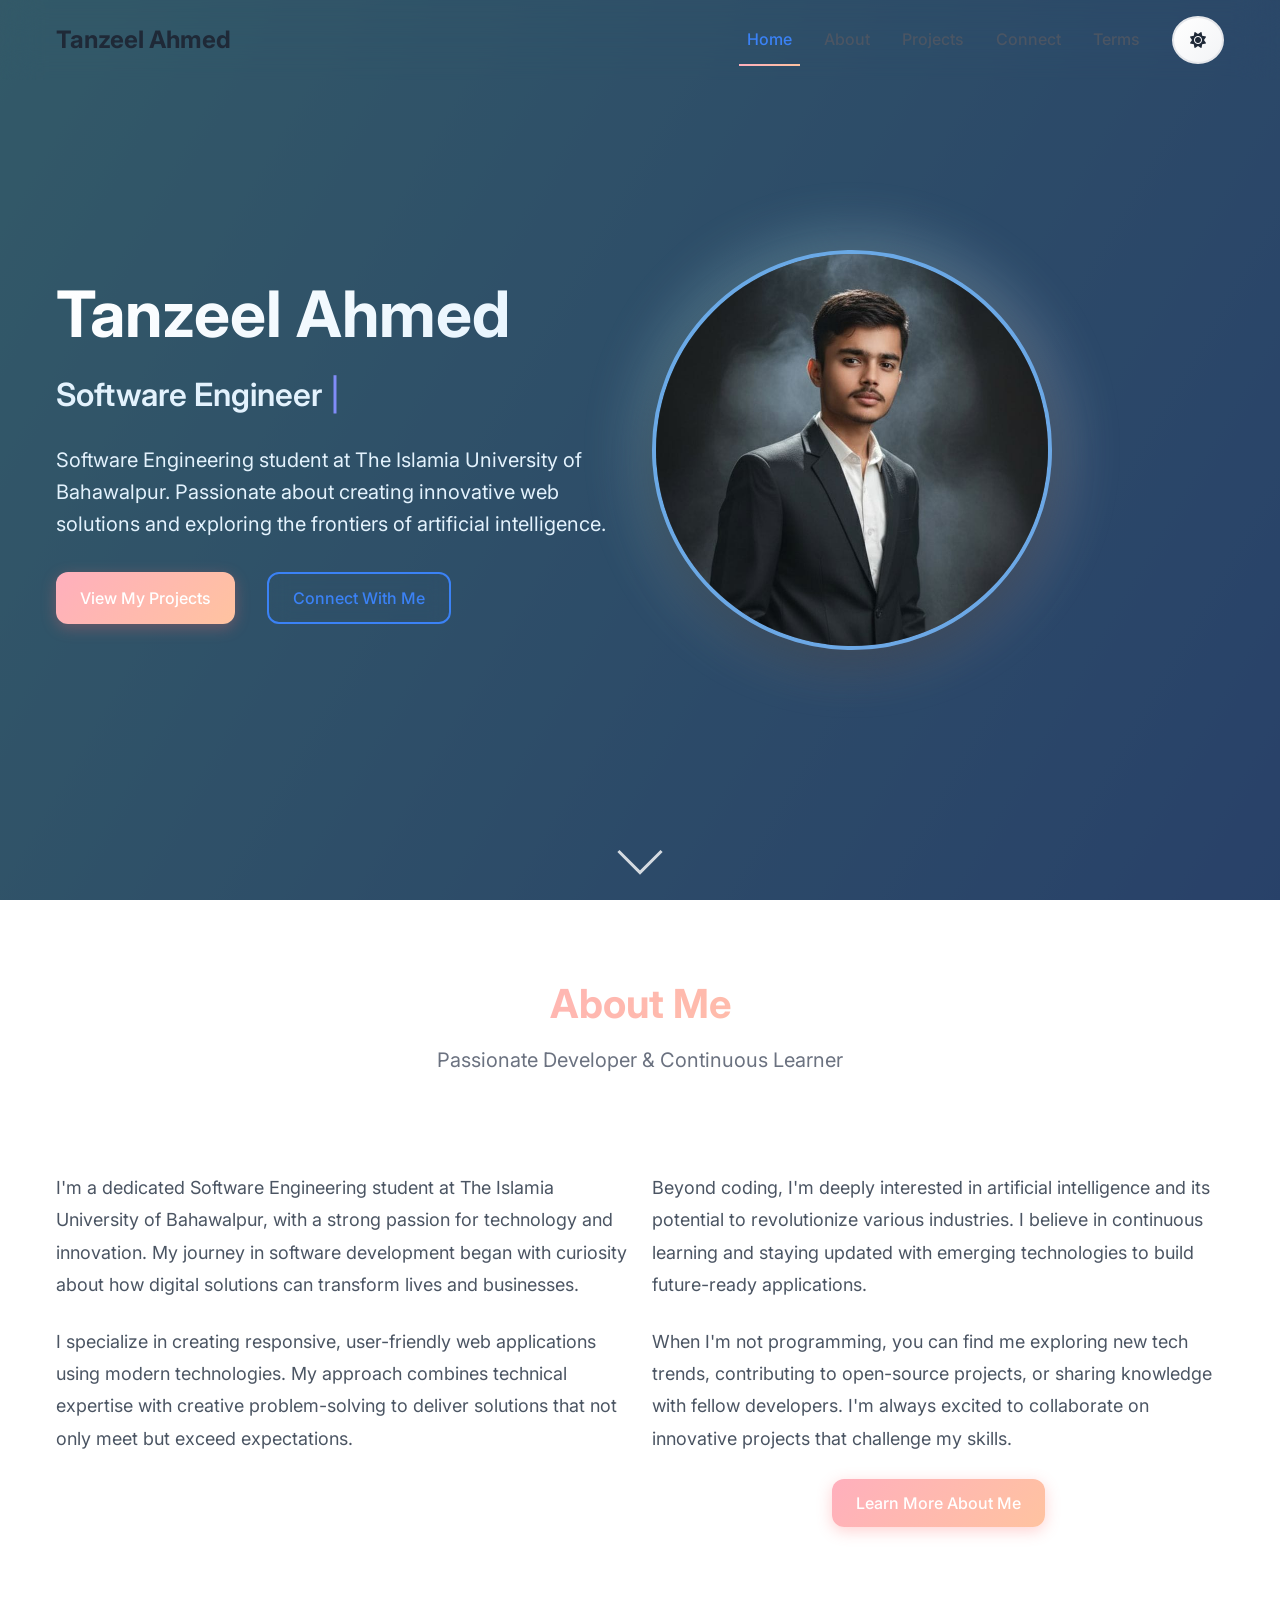
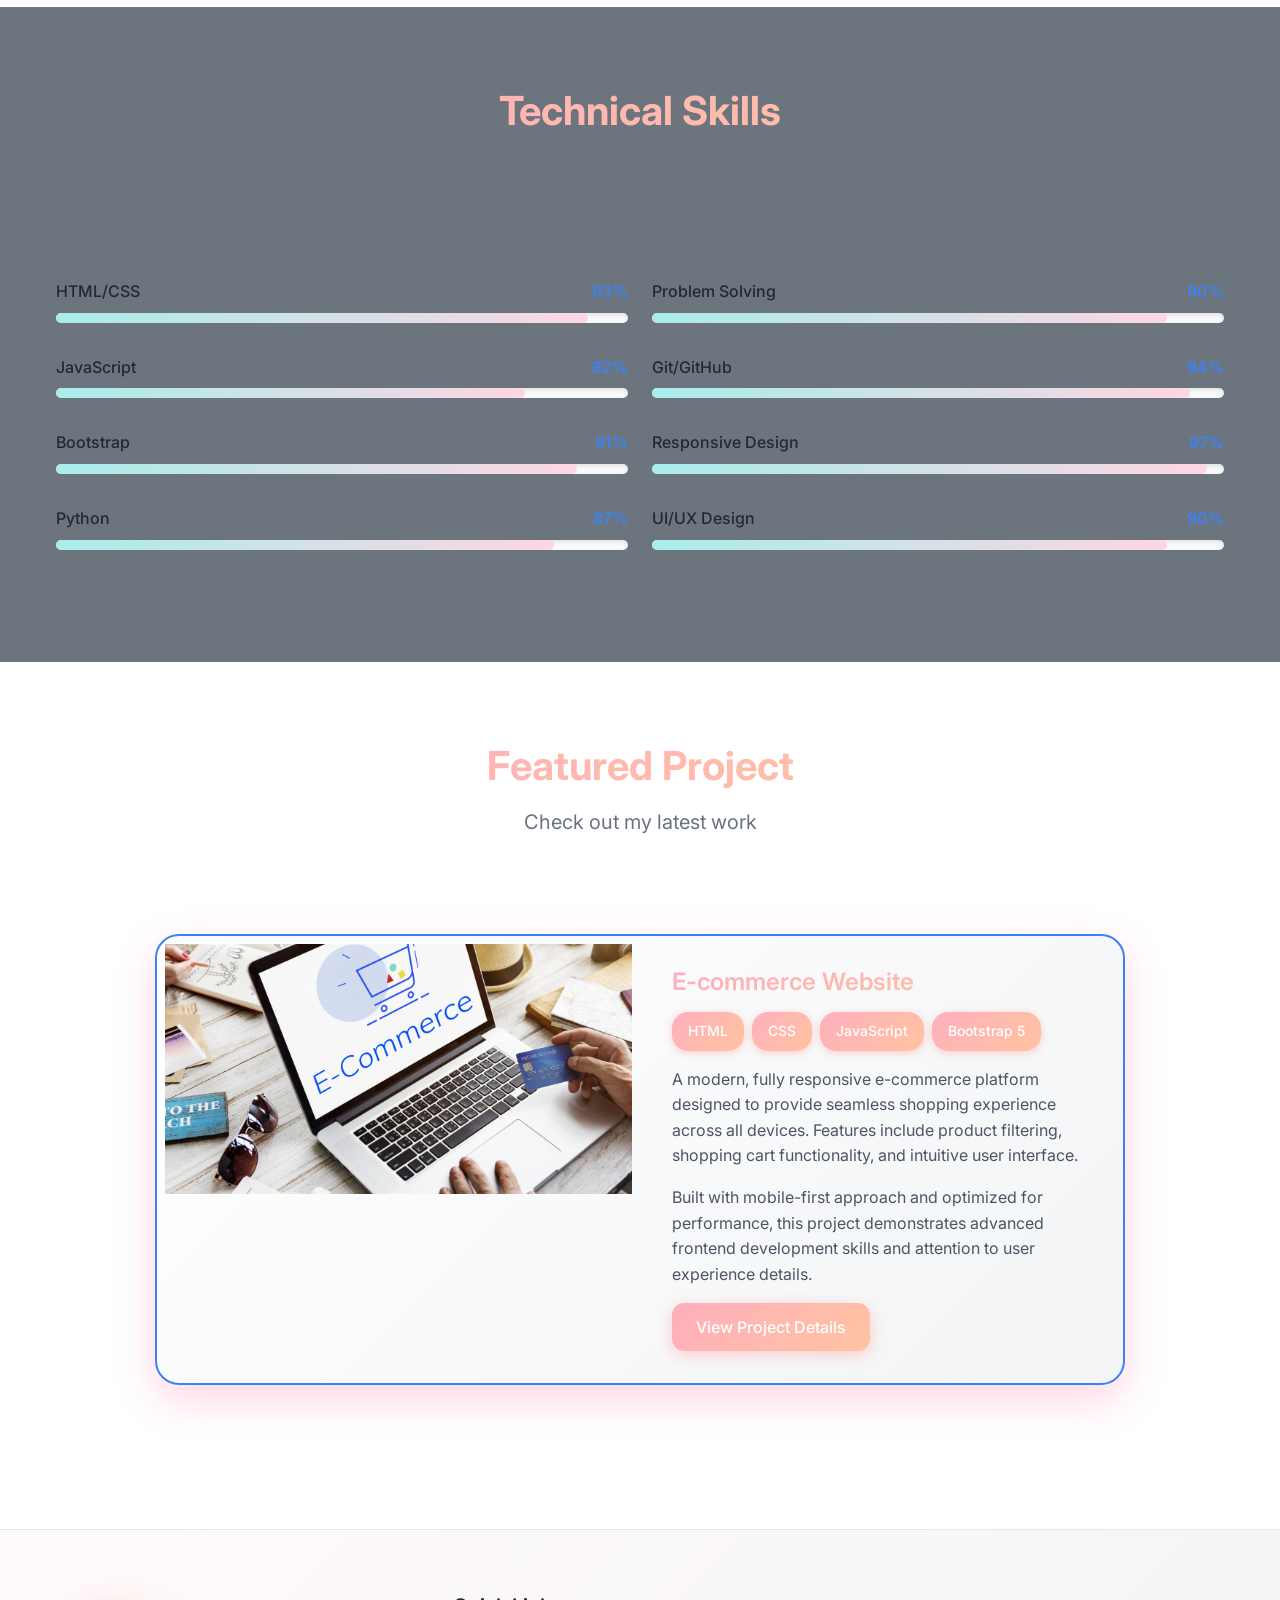
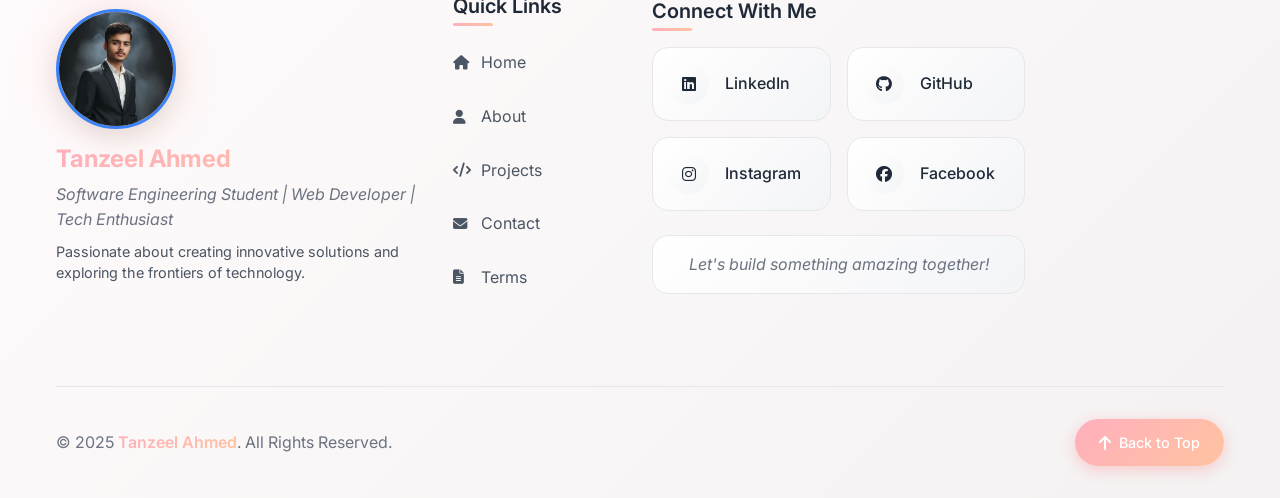
==== commit baa7527d: "docs" ====
--- a/index.html
+++ b/index.html
@@ -408,7 +408,7 @@
             <div class="footer-profile" data-aos="fade-right">
               <div class="profile-image-container mb-3">
                 <img
-                  src="your-profile-picture.jpg"
+                  src="./images/WhatsApp Image 2025-11-15 at 4.20.26 PM.jpeg"
                   alt="Tanzeel Ahmed"
                   class="footer-profile-img"
                 />
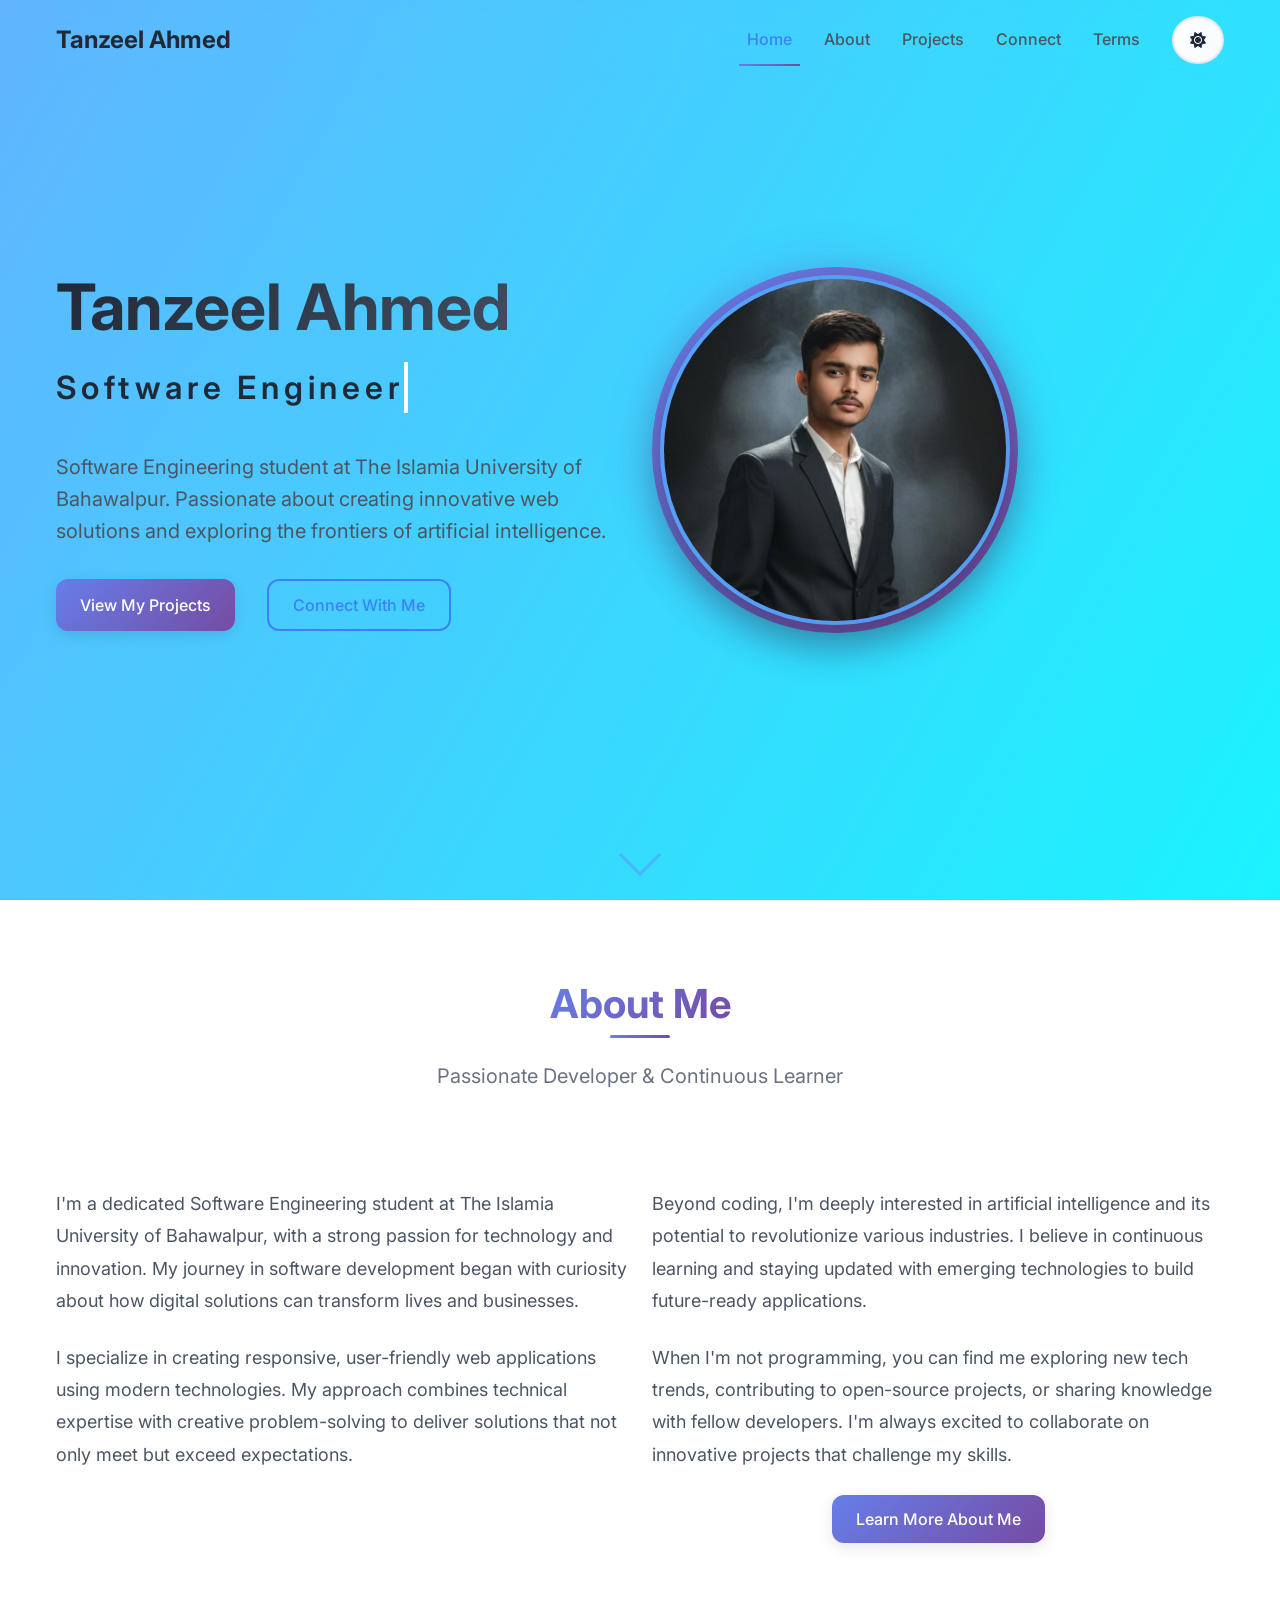
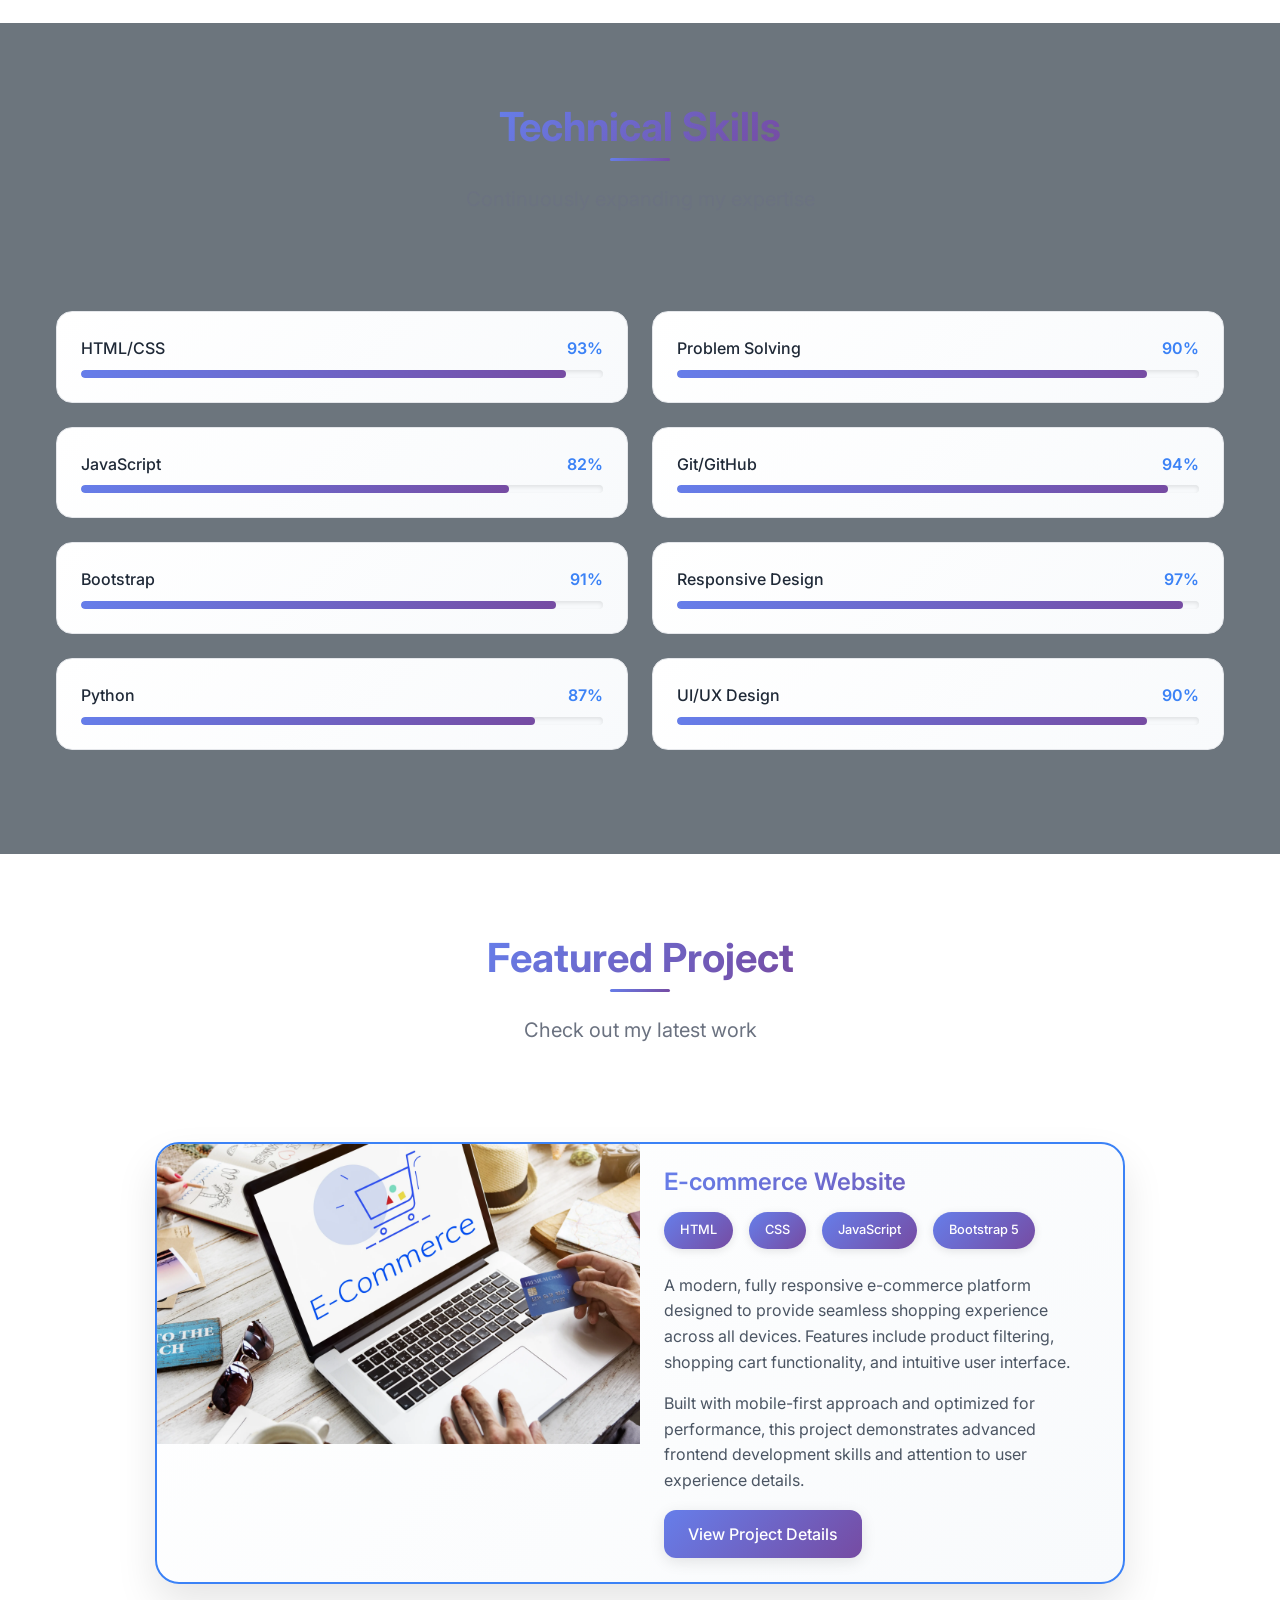
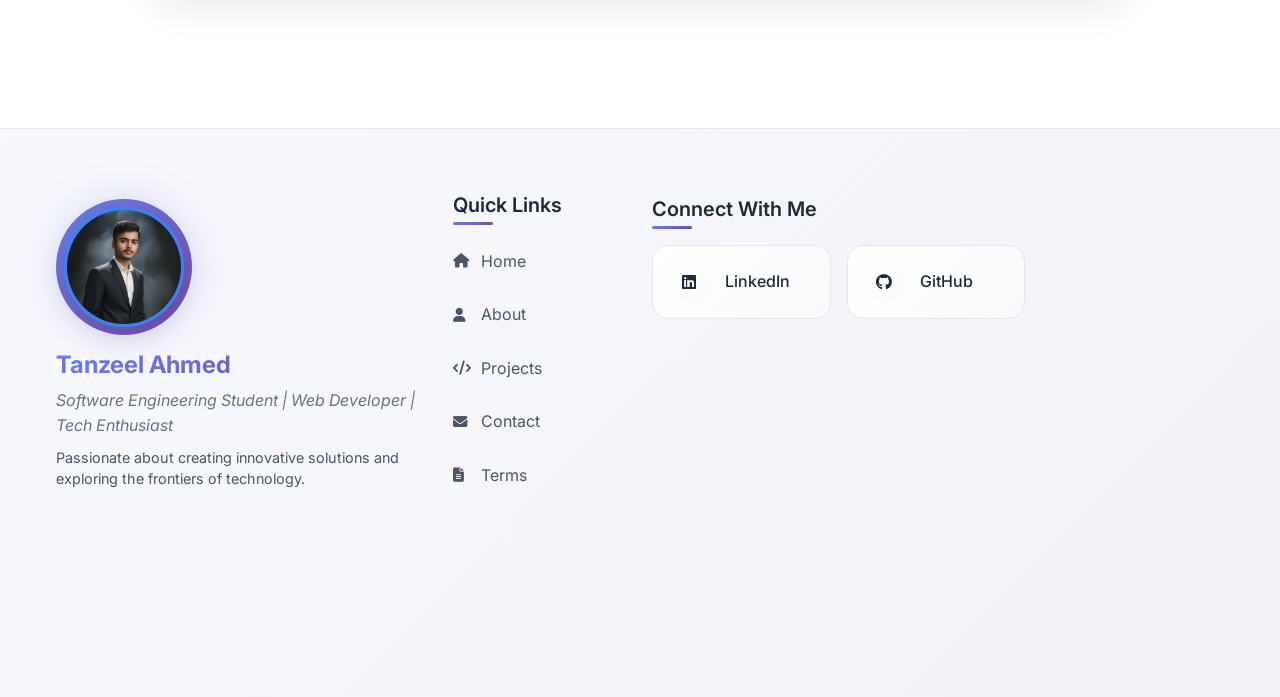
==== commit ba5de0cf: "commit changes" ====
--- a/index.html
+++ b/index.html
@@ -78,8 +78,361 @@
     <link href="https://unpkg.com/aos@2.3.1/dist/aos.css" rel="stylesheet" />
     <!-- Custom CSS -->
     <link rel="stylesheet" href="css/style.css" />
+
+    <style>
+      /* Additional CSS for Index page enhancements */
+      .typewriter-container {
+        display: inline-block;
+        position: relative;
+      }
+
+      .typewriter-text {
+        display: inline-block;
+        overflow: hidden;
+        border-right: 0.15em solid white;
+        white-space: nowrap;
+        margin: 0 auto;
+        letter-spacing: 0.15em;
+        animation: typing 3.5s steps(40, end),
+          blink-caret 0.75s step-end infinite;
+      }
+
+      @keyframes typing {
+        from {
+          width: 0;
+        }
+        to {
+          width: 100%;
+        }
+      }
+
+      @keyframes blink-caret {
+        from,
+        to {
+          border-color: transparent;
+        }
+        50% {
+          border-color: white;
+        }
+      }
+
+      /* Enhanced Hero Section */
+      .hero-section {
+        position: relative;
+        overflow: hidden;
+      }
+
+      .hero-title {
+        font-size: 4rem;
+        font-weight: 700;
+        margin-bottom: 1rem;
+        background: linear-gradient(135deg, #667eea 0%, #764ba2 100%);
+        -webkit-background-clip: text;
+        -webkit-text-fill-color: transparent;
+        background-clip: text;
+      }
+
+      /* Enhanced Profile Image */
+      .profile-image-container {
+        position: relative;
+        display: inline-block;
+        border-radius: 50%;
+        padding: 0.5rem;
+        background: var(--gradient-primary);
+        animation: float 6s ease-in-out infinite;
+      }
+
+      .profile-image {
+        width: 350px;
+        height: 350px;
+        object-fit: cover;
+        border-radius: 50%;
+        border: 4px solid var(--card-bg);
+        position: relative;
+        z-index: 2;
+      }
+
+      .image-glow {
+        position: absolute;
+        top: 50%;
+        left: 50%;
+        transform: translate(-50%, -50%);
+        width: 380px;
+        height: 380px;
+        background: var(--gradient-primary);
+        border-radius: 50%;
+        filter: blur(20px);
+        opacity: 0.3;
+        animation: pulse 2s ease-in-out infinite alternate;
+      }
+
+      @keyframes float {
+        0% {
+          transform: translateY(0px);
+        }
+        50% {
+          transform: translateY(-20px);
+        }
+        100% {
+          transform: translateY(0px);
+        }
+      }
+
+      @keyframes pulse {
+        from {
+          opacity: 0.3;
+          transform: translate(-50%, -50%) scale(1);
+        }
+        to {
+          opacity: 0.5;
+          transform: translate(-50%, -50%) scale(1.05);
+        }
+      }
+
+      /* Enhanced Skill Items */
+      .skill-item {
+        background: var(--gradient-card);
+        padding: 1.5rem;
+        border-radius: 1rem;
+        margin-bottom: 1.5rem;
+        border: 1px solid var(--border);
+        transition: all 0.3s ease;
+        position: relative;
+        overflow: hidden;
+      }
+
+      .skill-item::before {
+        content: "";
+        position: absolute;
+        top: 0;
+        left: -100%;
+        width: 100%;
+        height: 100%;
+        background: linear-gradient(
+          90deg,
+          transparent,
+          rgba(255, 107, 107, 0.1),
+          transparent
+        );
+        transition: left 0.6s ease;
+      }
+
+      .skill-item:hover::before {
+        left: 100%;
+      }
+
+      .skill-item:hover {
+        transform: translateY(-5px);
+        box-shadow: 0 10px 30px var(--shadow);
+        border-color: var(--accent);
+      }
+
+      .progress {
+        height: 8px;
+        background: var(--bg-secondary);
+        border-radius: 10px;
+        overflow: hidden;
+      }
+
+      .progress-bar {
+        background: var(--gradient-primary);
+        border-radius: 10px;
+        transition: width 1.5s ease-in-out;
+      }
+
+      /* Enhanced Project Cards */
+      .project-card {
+        background: var(--gradient-card);
+        border-radius: 1.5rem;
+        overflow: hidden;
+        border: 1px solid var(--border);
+        transition: all 0.4s cubic-bezier(0.175, 0.885, 0.32, 1.275);
+        position: relative;
+      }
+
+      .project-card::before {
+        content: "";
+        position: absolute;
+        top: 0;
+        left: -100%;
+        width: 100%;
+        height: 100%;
+        background: linear-gradient(
+          90deg,
+          transparent,
+          rgba(255, 107, 107, 0.1),
+          transparent
+        );
+        transition: left 0.6s ease;
+      }
+
+      .project-card:hover::before {
+        left: 100%;
+      }
+
+      .project-card.featured {
+        box-shadow: 0 20px 40px var(--shadow);
+      }
+
+      .project-card:hover {
+        transform: translateY(-10px);
+        box-shadow: 0 30px 60px var(--shadow);
+        border-color: var(--accent);
+      }
+
+      .project-image {
+        position: relative;
+        overflow: hidden;
+      }
+
+      .project-image img {
+        width: 100%;
+        height: 300px;
+        object-fit: cover;
+        transition: transform 0.4s ease;
+      }
+
+      .project-card:hover .project-image img {
+        transform: scale(1.1);
+      }
+
+      .project-overlay {
+        position: absolute;
+        top: 0;
+        left: 0;
+        width: 100%;
+        height: 100%;
+        background: rgba(0, 0, 0, 0.8);
+        display: flex;
+        align-items: center;
+        justify-content: center;
+        opacity: 0;
+        transition: opacity 0.3s ease;
+      }
+
+      .project-card:hover .project-overlay {
+        opacity: 1;
+      }
+
+      .tech-badge {
+        background: var(--gradient-primary);
+        color: white;
+        padding: 0.5rem 1rem;
+        border-radius: 2rem;
+        font-size: 0.8rem;
+        margin-right: 0.5rem;
+        margin-bottom: 0.5rem;
+        display: inline-block;
+      }
+
+      /* Enhanced Section Titles */
+      .section-title {
+        position: relative;
+        display: inline-block;
+        margin-bottom: 2rem;
+      }
+
+      .section-title::after {
+        content: "";
+        position: absolute;
+        bottom: -10px;
+        left: 50%;
+        transform: translateX(-50%);
+        width: 60px;
+        height: 3px;
+        background: var(--gradient-primary);
+        border-radius: 2px;
+      }
+
+      /* Scroll Indicator */
+      .scroll-indicator {
+        position: absolute;
+        bottom: 30px;
+        left: 50%;
+        transform: translateX(-50%);
+        text-align: center;
+      }
+
+      .scroll-arrow {
+        width: 30px;
+        height: 30px;
+        border-right: 2px solid white;
+        border-bottom: 2px solid white;
+        transform: rotate(45deg);
+        animation: bounce 2s infinite;
+      }
+
+      @keyframes bounce {
+        0%,
+        20%,
+        50%,
+        80%,
+        100% {
+          transform: rotate(45deg) translateY(0);
+        }
+        40% {
+          transform: rotate(45deg) translateY(-10px);
+        }
+        60% {
+          transform: rotate(45deg) translateY(-5px);
+        }
+      }
+
+      /* Floating Animation */
+      .floating-icon {
+        animation: floating 3s ease-in-out infinite;
+      }
+
+      @keyframes floating {
+        0% {
+          transform: translate(0, 0px);
+        }
+        50% {
+          transform: translate(0, -10px);
+        }
+        100% {
+          transform: translate(0, 0px);
+        }
+      }
+
+      /* Scroll Progress Indicator */
+      .scroll-progress {
+        position: fixed;
+        top: 0;
+        left: 0;
+        width: 0%;
+        height: 3px;
+        background: var(--gradient-primary);
+        z-index: 9999;
+        transition: width 0.1s ease;
+      }
+
+      /* Responsive Design */
+      @media (max-width: 768px) {
+        .hero-title {
+          font-size: 2.5rem;
+        }
+
+        .profile-image {
+          width: 250px;
+          height: 250px;
+        }
+
+        .image-glow {
+          width: 280px;
+          height: 280px;
+        }
+
+        .typewriter-text {
+          font-size: 1.5rem;
+        }
+      }
+    </style>
   </head>
   <body>
+    <!-- Scroll Progress Indicator -->
+    <div class="scroll-progress" id="scrollProgress"></div>
+
     <!-- Navigation Bar -->
     <nav class="navbar navbar-expand-lg fixed-top">
       <div class="container">
@@ -125,8 +478,7 @@
             <div class="hero-content">
               <h1 class="hero-title">Tanzeel Ahmed</h1>
               <div class="typewriter-container">
-                <span class="typewriter-text" id="typewriter"></span>
-                <span class="cursor">|</span>
+                <span class="typewriter-text">Software Engineer</span>
               </div>
               <p class="hero-description">
                 Software Engineering student at The Islamia University of
@@ -348,7 +700,7 @@
             <div class="project-card featured" data-aos="zoom-in">
               <div class="row g-0">
                 <div class="col-md-6">
-                  <div class="project-image p-2">
+                  <div class="project-image">
                     <img
                       src="./images/Ecommerce-business-scaled.webp"
                       alt="E-commerce Website Project"
@@ -366,7 +718,7 @@
                   </div>
                 </div>
                 <div class="col-md-6">
-                  <div class="project-content">
+                  <div class="project-content p-4">
                     <h3 class="project-title">E-commerce Website</h3>
                     <div class="project-tech">
                       <span class="tech-badge">HTML</span>
@@ -399,6 +751,7 @@
         </div>
       </div>
     </section>
+
     <!-- Footer -->
     <footer class="footer">
       <div class="container">
@@ -540,5 +893,40 @@
     <script src="https://cdn.jsdelivr.net/npm/bootstrap@5.3.0/dist/js/bootstrap.bundle.min.js"></script>
     <script src="https://unpkg.com/aos@2.3.1/dist/aos.js"></script>
     <script src="js/main.js"></script>
+
+    <script>
+      // Additional JavaScript for enhanced animations
+      document.addEventListener("DOMContentLoaded", function () {
+        // Initialize AOS
+        AOS.init({
+          duration: 800,
+          easing: "ease-in-out",
+          once: true,
+          offset: 100,
+        });
+
+        // Add scroll progress indicator
+        window.addEventListener("scroll", function () {
+          const winHeight = window.innerHeight;
+          const docHeight = document.documentElement.scrollHeight;
+          const scrollTop =
+            window.pageYOffset || document.documentElement.scrollTop;
+          const scrollPercent = (scrollTop / (docHeight - winHeight)) * 100;
+          const scrollProgress = document.getElementById("scrollProgress");
+          if (scrollProgress) {
+            scrollProgress.style.width = scrollPercent + "%";
+          }
+        });
+
+        // Animate progress bars
+        const progressBars = document.querySelectorAll(".progress-bar");
+        progressBars.forEach((bar) => {
+          const width = bar.getAttribute("data-width");
+          setTimeout(() => {
+            bar.style.width = width + "%";
+          }, 500);
+        });
+      });
+    </script>
   </body>
 </html>
--- a/css/style.css
+++ b/css/style.css
@@ -1,4 +1,4 @@
-/* 1. CSS Variables (Dark/Light themes) - UPDATED WITH NEW ATTRACTIVE GRADIENTS */
+/* 1. CSS Variables (Dark/Light themes) - IMPROVED LIGHT THEME */
 :root {
   --bg-primary: #0f172a;
   --bg-secondary: #1e293b;
@@ -14,7 +14,7 @@
   --border: #374151;
   --shadow: rgba(0, 0, 0, 0.4);
 
-  /* UPDATED GRADIENTS - New Attractive Colors */
+  /* DARK THEME GRADIENTS - Orange/Yellow Combo (Keep as is) */
   --gradient-primary: linear-gradient(135deg, #ff6b6b 0%, #ffa726 100%);
   --gradient-secondary: linear-gradient(135deg, #4ecdc4 0%, #44a08d 100%);
   --gradient-hero: linear-gradient(120deg, #74b9ff 0%, #0984e3 100%);
@@ -42,17 +42,17 @@
   --border: #e5e7eb;
   --shadow: rgba(0, 0, 0, 0.1);
 
-  /* LIGHT THEME GRADIENTS - New Attractive Colors */
-  --gradient-primary: linear-gradient(135deg, #ffafbd 0%, #ffc3a0 100%);
-  --gradient-secondary: linear-gradient(135deg, #a1c4fd 0%, #c2e9fb 100%);
-  --gradient-hero: linear-gradient(120deg, #89f7fe 0%, #66a6ff 100%);
-  --gradient-accent: linear-gradient(135deg, #d4fc79 0%, #96e6a1 100%);
-  --gradient-card: linear-gradient(135deg, #ffffff 0%, #f3f4f6 100%);
-  --gradient-success: linear-gradient(135deg, #a8edea 0%, #fed6e3 100%);
-  --gradient-warm: linear-gradient(135deg, #f6d365 0%, #fda085 100%);
-  --gradient-cool: linear-gradient(135deg, #e0c3fc 0%, #8ec5fc 100%);
-  --gradient-dark: linear-gradient(135deg, #4facfe 0%, #00f2fe 100%);
-  --gradient-premium: linear-gradient(135deg, #cd9cf2 0%, #f6f3ff 100%);
+  /* IMPROVED LIGHT THEME GRADIENTS - More Vibrant & Attractive */
+  --gradient-primary: linear-gradient(135deg, #667eea 0%, #764ba2 100%);
+  --gradient-secondary: linear-gradient(135deg, #f093fb 0%, #f5576c 100%);
+  --gradient-hero: linear-gradient(120deg, #4facfe 0%, #00f2fe 100%);
+  --gradient-accent: linear-gradient(135deg, #43e97b 0%, #38f9d7 100%);
+  --gradient-card: linear-gradient(135deg, #ffffff 0%, #f8fafc 100%);
+  --gradient-success: linear-gradient(135deg, #69f0ae 0%, #00e676 100%);
+  --gradient-warm: linear-gradient(135deg, #ff9a9e 0%, #fecfef 100%);
+  --gradient-cool: linear-gradient(135deg, #a8edea 0%, #fed6e3 100%);
+  --gradient-dark: linear-gradient(135deg, #4a5568 0%, #718096 100%);
+  --gradient-premium: linear-gradient(135deg, #d299c2 0%, #fef9d7 100%);
 }
 
 /* 2. Reset & Base Styles */
@@ -135,13 +135,17 @@
 .btn-primary {
   background: var(--gradient-primary);
   color: white;
-  box-shadow: 0 4px 15px rgba(255, 107, 107, 0.3);
+  box-shadow: 0 4px 15px var(--shadow);
 }
 
 .btn-primary:hover {
   background: linear-gradient(135deg, #ff5252 0%, #ff9800 100%);
   transform: translateY(-2px);
-  box-shadow: 0 8px 25px rgba(255, 107, 107, 0.4);
+  box-shadow: 0 8px 25px var(--shadow);
+}
+
+[data-theme="light"] .btn-primary:hover {
+  background: linear-gradient(135deg, #5a6fd8 0%, #6a419c 100%);
 }
 
 .btn-outline {
@@ -155,7 +159,7 @@
   background: var(--gradient-primary);
   color: white;
   transform: translateY(-2px);
-  box-shadow: 0 8px 25px rgba(255, 107, 107, 0.3);
+  box-shadow: 0 8px 25px var(--shadow);
 }
 
 .btn-theme-toggle {
@@ -175,7 +179,7 @@
   background: var(--gradient-primary);
   color: white;
   transform: rotate(15deg);
-  box-shadow: 0 4px 15px rgba(255, 107, 107, 0.3);
+  box-shadow: 0 4px 15px var(--shadow);
 }
 
 /* Cards - UPDATED GRADIENTS */
@@ -207,6 +211,10 @@
   box-shadow: 0 2px 30px var(--shadow);
   padding: 0.5rem 0;
   backdrop-filter: blur(20px);
+}
+
+[data-theme="light"] .navbar.scrolled {
+  background: rgba(255, 255, 255, 0.95);
 }
 
 .navbar-brand {
@@ -271,6 +279,10 @@
   background: rgba(15, 23, 42, 0.7);
 }
 
+[data-theme="light"] .hero-section::before {
+  background: rgba(255, 255, 255, 0.1);
+}
+
 .hero-content {
   position: relative;
   z-index: 2;
@@ -286,6 +298,13 @@
   background-clip: text;
 }
 
+[data-theme="light"] .hero-title {
+  background: linear-gradient(135deg, #1f2937, #4a5568);
+  -webkit-background-clip: text;
+  -webkit-text-fill-color: transparent;
+  background-clip: text;
+}
+
 .typewriter-container {
   font-size: 2rem;
   font-weight: 500;
@@ -298,6 +317,10 @@
   font-weight: 600;
 }
 
+[data-theme="light"] .typewriter-text {
+  color: #1f2937;
+}
+
 .cursor {
   animation: blink 1s infinite;
   color: var(--accent-light);
@@ -318,6 +341,10 @@
   margin-bottom: 2rem;
   color: #e3f2fd;
   max-width: 600px;
+}
+
+[data-theme="light"] .hero-description {
+  color: #4b5563;
 }
 
 .hero-buttons {
@@ -339,6 +366,10 @@
   border: 4px solid rgba(116, 185, 255, 0.8);
   box-shadow: 0 20px 40px rgba(0, 0, 0, 0.3);
   backdrop-filter: blur(10px);
+}
+
+[data-theme="light"] .profile-image {
+  border: 4px solid rgba(79, 172, 254, 0.8);
 }
 
 .image-glow {
@@ -382,6 +413,11 @@
   border-right: 3px solid rgba(255, 255, 255, 0.8);
   border-bottom: 3px solid rgba(255, 255, 255, 0.8);
   transform: rotate(45deg);
+}
+
+[data-theme="light"] .scroll-arrow {
+  border-right: 3px solid rgba(79, 172, 254, 0.8);
+  border-bottom: 3px solid rgba(79, 172, 254, 0.8);
 }
 
 @keyframes bounce {
@@ -513,19 +549,28 @@
   transition: left 0.6s ease;
 }
 
+[data-theme="light"] .project-card::before {
+  background: linear-gradient(
+    90deg,
+    transparent,
+    rgba(102, 126, 234, 0.1),
+    transparent
+  );
+}
+
 .project-card:hover::before {
   left: 100%;
 }
 
 .project-card:hover {
   transform: translateY(-12px);
-  box-shadow: 0 25px 50px rgba(253, 121, 168, 0.2);
+  box-shadow: 0 25px 50px var(--shadow);
   border-color: var(--accent);
 }
 
 .project-card.featured {
   border: 2px solid var(--accent);
-  box-shadow: 0 15px 40px rgba(253, 121, 168, 0.3);
+  box-shadow: 0 15px 40px var(--shadow);
 }
 
 .project-image {
@@ -562,6 +607,14 @@
   transition: opacity 0.3s ease;
 }
 
+[data-theme="light"] .project-overlay {
+  background: linear-gradient(
+    135deg,
+    rgba(255, 255, 255, 0.9),
+    rgba(248, 250, 252, 0.9)
+  );
+}
+
 .project-card:hover .project-overlay {
   opacity: 1;
 }
@@ -594,13 +647,13 @@
   border-radius: 1rem;
   font-size: 0.875rem;
   font-weight: 500;
-  box-shadow: 0 2px 8px rgba(255, 107, 107, 0.3);
+  box-shadow: 0 2px 8px var(--shadow);
   transition: all 0.3s ease;
 }
 
 .tech-badge:hover {
   transform: translateY(-2px);
-  box-shadow: 0 4px 15px rgba(255, 107, 107, 0.4);
+  box-shadow: 0 4px 15px var(--shadow);
 }
 
 .project-description {
@@ -646,6 +699,10 @@
   background: var(--gradient-card);
 }
 
+[data-theme="light"] .form-control:focus {
+  box-shadow: 0 0 0 4px rgba(102, 126, 234, 0.1);
+}
+
 .form-error {
   color: var(--error);
   font-size: 0.875rem;
@@ -702,7 +759,7 @@
   background: var(--gradient-primary);
   color: white;
   transform: translateX(10px);
-  box-shadow: 0 8px 25px rgba(255, 107, 107, 0.3);
+  box-shadow: 0 8px 25px var(--shadow);
 }
 
 .social-link-large i {
@@ -742,7 +799,7 @@
   border-radius: 1rem;
   font-size: 0.875rem;
   font-weight: 600;
-  box-shadow: 0 4px 15px rgba(0, 184, 148, 0.3);
+  box-shadow: 0 4px 15px var(--shadow);
 }
 
 .success-icon {
@@ -794,7 +851,7 @@
 .footer-profile-img:hover {
   transform: scale(1.1) rotate(5deg);
   border-color: var(--accent-light);
-  box-shadow: 0 12px 35px rgba(255, 107, 107, 0.4);
+  box-shadow: 0 12px 35px var(--shadow);
 }
 
 .image-glow-footer {
@@ -881,6 +938,10 @@
   padding-left: 1rem;
 }
 
+[data-theme="light"] .footer-link:hover {
+  background: rgba(102, 126, 234, 0.1);
+}
+
 .footer-link i {
   width: 20px;
   font-size: 0.9rem;
@@ -927,7 +988,7 @@
 .social-link-enhanced:hover {
   color: white;
   transform: translateY(-5px);
-  box-shadow: 0 10px 25px rgba(255, 107, 107, 0.3);
+  box-shadow: 0 10px 25px var(--shadow);
   border-color: transparent;
 }
 
@@ -967,7 +1028,7 @@
   background: var(--gradient-primary);
   color: white;
   transform: translateY(-3px);
-  box-shadow: 0 8px 20px rgba(255, 107, 107, 0.3);
+  box-shadow: 0 8px 20px var(--shadow);
 }
 
 /* Enhanced Footer Bottom */
@@ -1006,7 +1067,7 @@
   transition: all 0.4s cubic-bezier(0.175, 0.885, 0.32, 1.275);
   opacity: 0;
   visibility: hidden;
-  box-shadow: 0 4px 15px rgba(255, 107, 107, 0.3);
+  box-shadow: 0 4px 15px var(--shadow);
   position: relative;
   overflow: hidden;
 }
@@ -1039,7 +1100,11 @@
 .back-to-top-enhanced:hover {
   background: linear-gradient(135deg, #ff5252 0%, #ff9800 100%);
   transform: translateY(-3px);
-  box-shadow: 0 8px 25px rgba(255, 107, 107, 0.4);
+  box-shadow: 0 8px 25px var(--shadow);
+}
+
+[data-theme="light"] .back-to-top-enhanced:hover {
+  background: linear-gradient(135deg, #5a6fd8 0%, #6a419c 100%);
 }
 
 .back-to-top-text {
@@ -1643,3 +1708,233 @@
 .skip-link:focus {
   top: 0;
 }
+
+/* Additional CSS for enhanced contact methods */
+.contact-methods {
+  display: flex;
+  flex-direction: column;
+  gap: 1.5rem;
+  margin: 2rem 0;
+}
+
+.contact-method {
+  display: flex;
+  align-items: flex-start;
+  gap: 1.5rem;
+  padding: 1.5rem;
+  background: var(--gradient-card);
+  border-radius: 1rem;
+  border: 1px solid var(--border);
+  transition: all 0.3s ease;
+  position: relative;
+  overflow: hidden;
+}
+
+.contact-method::before {
+  content: "";
+  position: absolute;
+  top: 0;
+  left: -100%;
+  width: 100%;
+  height: 100%;
+  background: linear-gradient(
+    90deg,
+    transparent,
+    rgba(255, 107, 107, 0.1),
+    transparent
+  );
+  transition: left 0.6s ease;
+}
+
+.contact-method:hover::before {
+  left: 100%;
+}
+
+.contact-method:hover {
+  transform: translateY(-3px);
+  box-shadow: 0 10px 30px var(--shadow);
+  border-color: var(--accent);
+}
+
+.contact-method-icon {
+  font-size: 1.5rem;
+  background: var(--gradient-primary);
+  -webkit-background-clip: text;
+  -webkit-text-fill-color: transparent;
+  background-clip: text;
+  width: 40px;
+  height: 40px;
+  display: flex;
+  align-items: center;
+  justify-content: center;
+  border-radius: 50%;
+  background: var(--gradient-card);
+  border: 2px solid var(--border);
+  transition: all 0.3s ease;
+}
+
+.contact-method:hover .contact-method-icon {
+  background: var(--gradient-primary);
+  color: white;
+  -webkit-text-fill-color: white;
+  border-color: transparent;
+  transform: scale(1.1);
+}
+
+.contact-method-content {
+  flex: 1;
+}
+
+.contact-method-content strong {
+  display: block;
+  color: var(--text-primary);
+  margin-bottom: 0.25rem;
+  font-size: 1.1rem;
+}
+
+.contact-link {
+  color: var(--accent);
+  text-decoration: none;
+  font-weight: 500;
+  font-size: 1rem;
+  transition: all 0.3s ease;
+  display: block;
+  margin-bottom: 0.25rem;
+}
+
+.contact-link:hover {
+  color: var(--accent-light);
+  text-decoration: underline;
+  transform: translateX(5px);
+}
+
+.contact-description {
+  color: var(--text-muted);
+  font-size: 0.875rem;
+  display: block;
+}
+
+.response-time-info {
+  display: flex;
+  align-items: center;
+  gap: 0.75rem;
+  padding: 1rem 1.5rem;
+  background: var(--gradient-success);
+  color: white;
+  border-radius: 1rem;
+  margin-top: 1.5rem;
+  box-shadow: 0 4px 15px rgba(0, 184, 148, 0.3);
+}
+
+.response-time-info i {
+  font-size: 1.25rem;
+}
+
+.response-time-info span {
+  font-weight: 500;
+}
+
+/* Section counter styling */
+.section-counter {
+  position: absolute;
+  right: 2rem;
+  top: 0;
+  font-size: 5rem;
+  font-weight: 800;
+  color: rgba(255, 255, 255, 0.05);
+  line-height: 1;
+  z-index: 0;
+}
+
+.terms-section {
+  position: relative;
+}
+
+/* Enhanced typewriter effect */
+.typewriter {
+  display: inline-block;
+  overflow: hidden;
+  border-right: 0.15em solid white;
+  white-space: nowrap;
+  margin: 0 auto;
+  letter-spacing: 0.15em;
+  animation: typing 3.5s steps(40, end), blink-caret 0.75s step-end infinite;
+}
+
+@keyframes typing {
+  from {
+    width: 0;
+  }
+  to {
+    width: 100%;
+  }
+}
+
+@keyframes blink-caret {
+  from,
+  to {
+    border-color: transparent;
+  }
+  50% {
+    border-color: white;
+  }
+}
+
+/* Floating Animation */
+.floating {
+  animation: floating 3s ease-in-out infinite;
+}
+
+@keyframes floating {
+  0% {
+    transform: translate(0, 0px);
+  }
+  50% {
+    transform: translate(0, -15px);
+  }
+  100% {
+    transform: translate(0, 0px);
+  }
+}
+
+/* Scroll Progress Indicator */
+.scroll-progress {
+  position: fixed;
+  top: 76px;
+  left: 0;
+  width: 0%;
+  height: 4px;
+  background: var(--gradient-primary);
+  z-index: 999;
+  transition: width 0.1s ease;
+}
+
+/* Responsive adjustments */
+@media (max-width: 768px) {
+  .page-title {
+    font-size: 2.5rem;
+  }
+
+  .section-padding {
+    padding: 3rem 0;
+  }
+
+  .scroll-progress {
+    top: 66px;
+  }
+
+  .contact-method {
+    flex-direction: column;
+    text-align: center;
+    gap: 1rem;
+  }
+
+  .contact-method-icon {
+    align-self: center;
+  }
+
+  .section-counter {
+    font-size: 3rem;
+    right: 1rem;
+  }
+}
